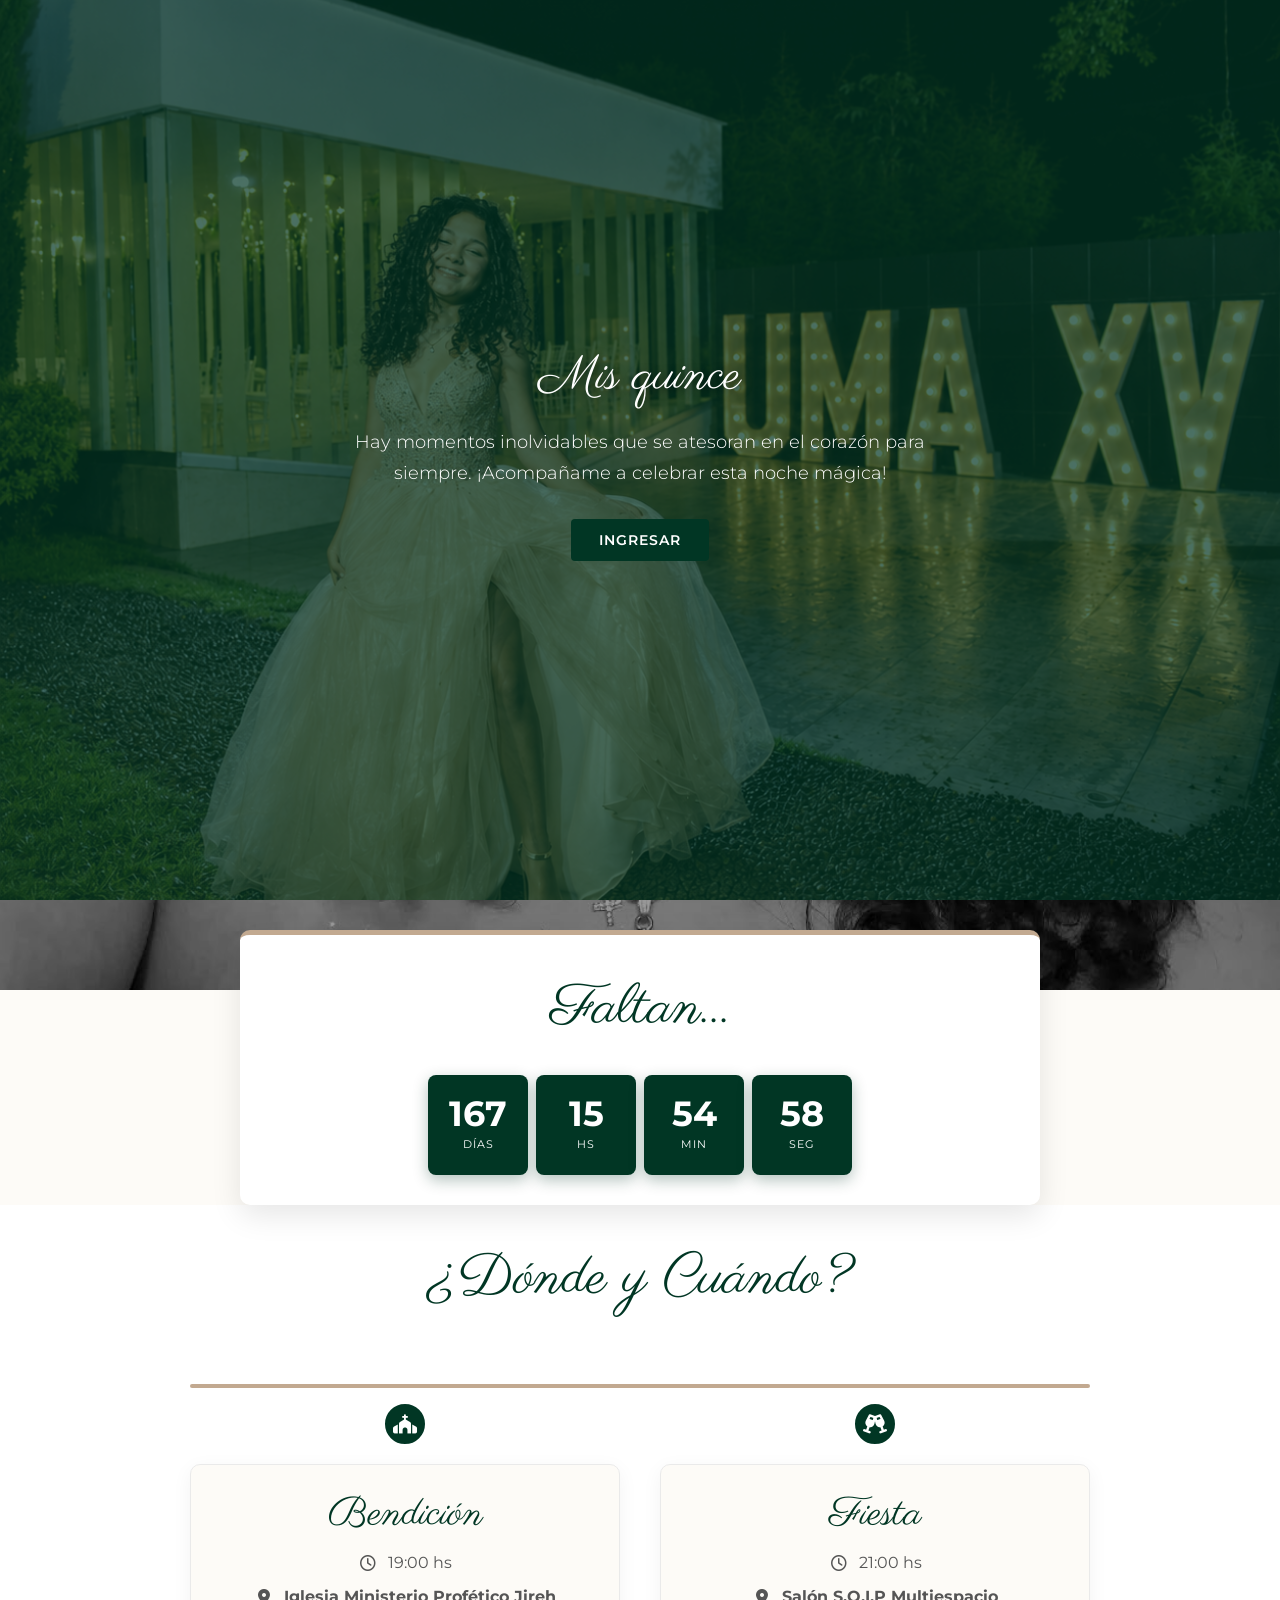
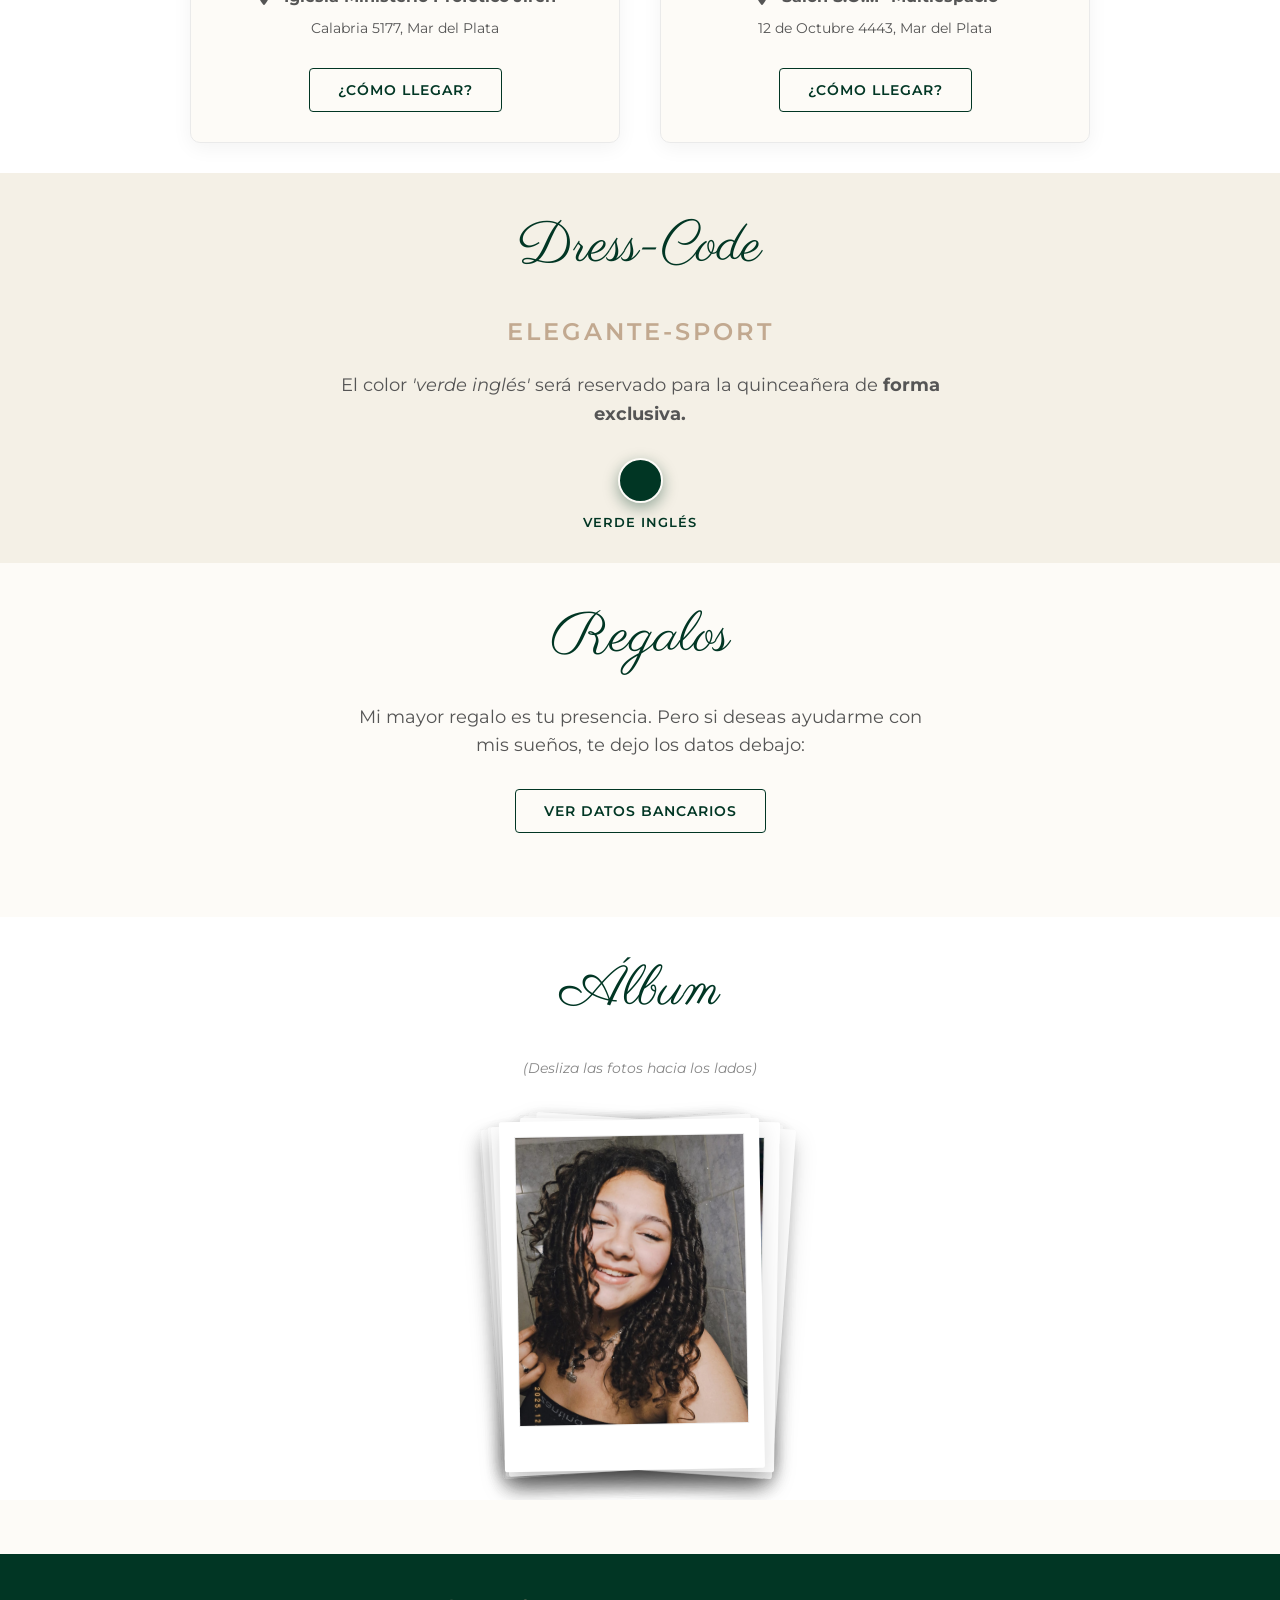
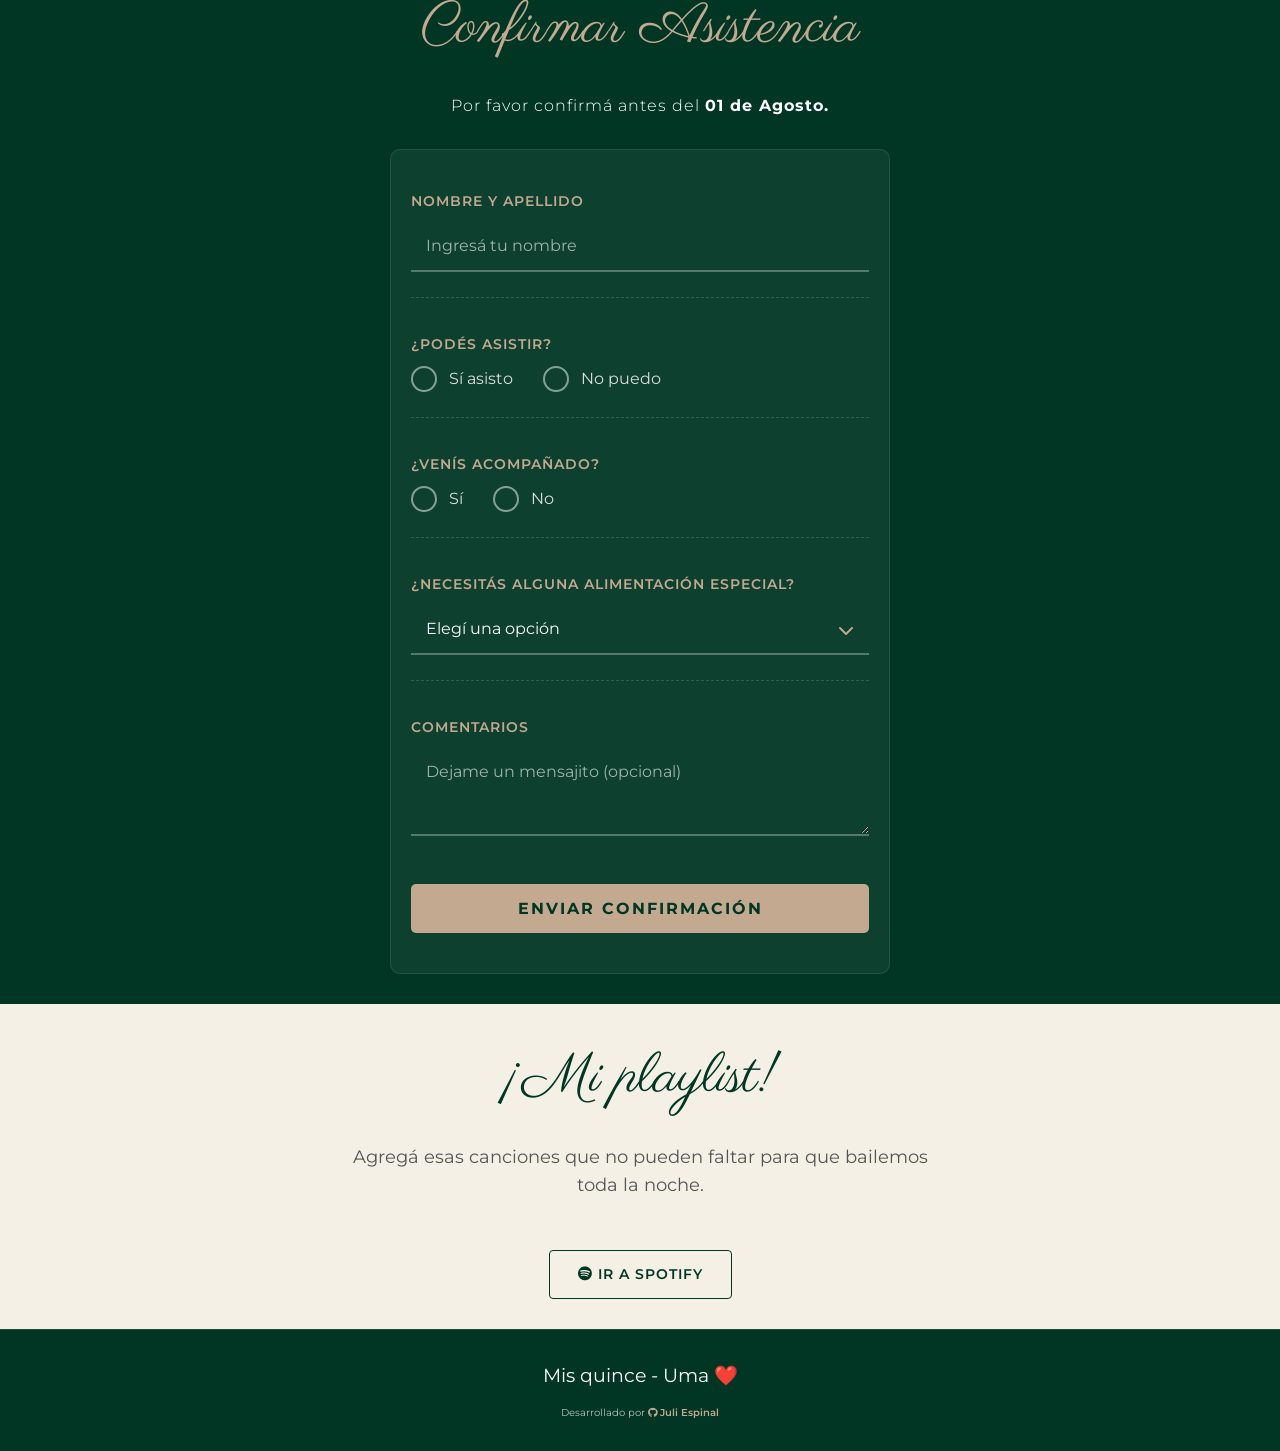
==== invitaciones/Uma/index.html @ 0f10ebb6 "correcciones css" ====
<!DOCTYPE html>
<html lang="es">

<head>
    <meta charset="UTF-8">
    <meta name="viewport" content="width=device-width, initial-scale=1.0">
    <title>Mis 15 | Uma Ponce</title>

    <link rel="preconnect" href="https://fonts.googleapis.com">
    <link rel="preconnect" href="https://fonts.gstatic.com" crossorigin>
    <link href="https://fonts.googleapis.com/css2?family=Montserrat:wght@300;400;600;700&family=Parisienne&display=swap"
        rel="stylesheet">

    <link rel="stylesheet" href="https://cdnjs.cloudflare.com/ajax/libs/font-awesome/6.4.0/css/all.min.css">
    <link href="https://unpkg.com/aos@2.3.1/dist/aos.css" rel="stylesheet">
    <script src="https://cdn.lordicon.com/lordicon.js"></script>
    <link rel="stylesheet" href="css/styles.css">
</head>

<body>

    <div id="welcome-screen" class="welcome">
        <div class="welcome__overlay"></div>
        <div class="welcome__content">
            <h1 class="welcome__title">Mis quince</h1>
            <p class="welcome__text">Hay momentos inolvidables que se atesoran en el corazón para siempre. ¡Acompañame a
                celebrar esta noche mágica!</p>
            <button id="enter-button" class="btn btn--primary">INGRESAR</button>
        </div>
    </div>

    <header class="hero">
        <div class="hero__overlay"></div>
        <div class="hero__content" data-aos="zoom-in" data-aos-duration="1000">
            <h2 class="hero__pretitle">Mis 15</h2>
            <h1 class="hero__title">Uma Ponce</h1>
            <p class="hero__subtitle">Si te llegó esto es porque sos importante ❤</p>
        </div>
    </header>

    <section class="countdown-section">
        <div class="countdown-container" data-aos="fade-up">
            <h3 class="section-title text-center">Faltan...</h3>
            <div class="countdown" id="countdown">
                <div class="countdown__box"><span id="cd-days">00</span>
                    <p>DÍAS</p>
                </div>
                <div class="countdown__box"><span id="cd-hours">00</span>
                    <p>HS</p>
                </div>
                <div class="countdown__box"><span id="cd-minutes">00</span>
                    <p>MIN</p>
                </div>
                <div class="countdown__box"><span id="cd-seconds">00</span>
                    <p>SEG</p>
                </div>
            </div>
        </div>
    </section>

    <section class="timeline-section py-section">
        <div class="container text-center">
            <h3 class="section-title" data-aos="fade-up">¿Dónde y Cuándo?</h3>

            <div class="timeline">
                <div class="timeline__item" data-aos="fade-up" data-aos-delay="100">
                    <div class="timeline__marker"><i class="fas fa-church"></i></div>
                    <div class="timeline__content">
                        <h4 class="timeline__title">Bendición</h4>
                        <p class="timeline__detail"><i class="far fa-clock icon-secondary"></i> 19:00 hs</p>
                        <p class="timeline__detail"><i class="fas fa-map-marker-alt icon-secondary"></i><b>Iglesia
                            Ministerio Profético Jireh</b></p>
                        <p class="timeline__detail" style="font-size: 0.9rem;">Calabria 5177, Mar del Plata</p>
                        <button class="btn btn--outline mt-3 open-modal" data-modal="modal-bendicion">¿CÓMO
                            LLEGAR?</button>
                    </div>
                </div>

                <div class="timeline__item" data-aos="fade-up" data-aos-delay="300">
                    <div class="timeline__marker"><i class="fas fa-glass-cheers"></i></div>
                    <div class="timeline__content">
                        <h4 class="timeline__title">Fiesta</h4>
                        <p class="timeline__detail"><i class="far fa-clock icon-secondary"></i> 21:00 hs</p>
                        <p class="timeline__detail"><i class="fas fa-map-marker-alt icon-secondary"></i> <b>Salón
                            S.O.I.P Multiespacio</b></p>
                        <p class="timeline__detail" style="font-size: 0.9rem;">12 de Octubre 4443, Mar del Plata</p>
                        <button class="btn btn--outline mt-3 open-modal" data-modal="modal-fiesta">¿CÓMO
                            LLEGAR?</button>
                    </div>
                </div>
            </div>
        </div>
    </section>

    <section class="dresscode-section py-section" data-aos="fade-up">
        <div class="container text-center">
            <lord-icon src="https://cdn.lordicon.com/wcjauznf.json" trigger="loop" delay="2000"
                colors="primary:#013624,secondary:#c2a990" style="width:80px;height:80px"></lord-icon>

            <h3 class="section-title">Dress-Code</h3>
            <h4 class="dresscode-style">Elegante-Sport</h4>

            <p class="dresscode-desc">El color <i>'verde inglés'</i> será reservado para la quinceañera de
                <b>forma exclusiva.</b>
            </p>

            <div class="color-circle-wrapper">
                <div class="color-circle"></div>
                <span>Verde inglés</span>
            </div>
        </div>
    </section>

    <section class="gifts-section py-section">
        <div class="container text-center" data-aos="fade-up">
            <lord-icon src="https://cdn.lordicon.com/redeqcys.json" trigger="loop" state="hover-gift" delay="500"
                colors="primary:#013624,secondary:#c2a990" style="width:80px;height:80px"></lord-icon>

            <h3 class="section-title gift">Regalos</h3>
            <p class="dresscode-desc mx-auto">Mi mayor regalo es tu presencia. Pero si deseas ayudarme con mis sueños,
                te dejo los datos debajo:</p>
            <button class="btn btn--outline open-modal" data-modal="modal-regalos">VER DATOS BANCARIOS</button>
        </div>
    </section>

    <section class="gallery-section py-section">
        <div class="container text-center">
            <h3 class="section-title" data-aos="fade-down">Álbum</h3>
            <p class="gallery-instructions" data-aos="fade-down"><em>(Desliza las fotos hacia los lados)</em></p>

            <div class="polaroid-container" id="polaroid-stack" data-aos="zoom-in">
                <div class="polaroid">
                    <img src="./assets/img/umi_1.jpg" alt="Umita 6">
                </div>
                <div class="polaroid">
                    <img src="./assets/img/umi_2.jpg" alt="Umita 5">
                </div>
                <div class="polaroid">
                    <img src="./assets/img/umi_3.jpg" alt="Umita 4">
                </div>
                <div class="polaroid">
                    <img src="./assets/img/umi_4.jpg" alt="Umita 3">
                </div>
                <div class="polaroid">
                    <img src="./assets/img/umi_5.jpg" alt="Umita 2">
                </div>
                <div class="polaroid">
                    <img src="./assets/img/umi_6.jpg" alt="Umita 1">
                </div>
                <div class="polaroid">
                    <img src="./assets/img/umi_7.jpg" alt="Umita 1">
                </div>
                <div class="polaroid">
                    <img src="./assets/img/umi_8.jpg" alt="Umita 1">
                </div>
                <div class="polaroid">
                    <img src="./assets/img/umi_9.jpg" alt="Umita 1">
                </div>
                <div class="polaroid">
                    <img src="./assets/img/umi_10.jpg" alt="Umita 1">
                </div>                                                                
            </div>
        </div>
    </section>

    <section class="rsvp-section py-section">
        <div class="container text-center" data-aos="fade-up">
            <lord-icon src="https://cdn.lordicon.com/tkgyceqk.json" trigger="loop" delay="1500"
                colors="primary:#c2a990,secondary:#ffffff" style="width:80px;height:80px"></lord-icon>

            <h3 class="section-title title-light">Confirmar Asistencia</h3>
            <p class="subtitle-light">Por favor confirmá antes del <b>01 de Agosto.</b></p>

            <form id="rsvp-form" class="rsvp-form" action="#" method="POST">

                <div class="form-group">
                    <label for="nombre" class="form-label">Nombre y apellido</label>
                    <input type="text" id="nombre" name="nombre" placeholder="Ingresá tu nombre" required>
                </div>

                <div class="form-group">
                    <label class="form-label">¿Podés asistir?</label>
                    <div class="radio-group radio-group--row">
                        <label class="radio-label">
                            <input type="radio" id="asiste-si" name="asistencia" value="Si asisto" required>
                            <span class="custom-radio"></span> Sí asisto
                        </label>
                        <label class="radio-label">
                            <input type="radio" id="asiste-no" name="asistencia" value="No asisto">
                            <span class="custom-radio"></span> No puedo
                        </label>
                    </div>
                </div>

                <div class="form-group" id="grupo-acompanado">
                    <label class="form-label">¿Venís acompañado?</label>
                    <div class="radio-group radio-group--row">
                        <label class="radio-label">
                            <input type="radio" id="acompanado-si" name="acompanado" value="Si" required>
                            <span class="custom-radio"></span> Sí
                        </label>
                        <label class="radio-label">
                            <input type="radio" id="acompanado-no" name="acompanado" value="No">
                            <span class="custom-radio"></span> No
                        </label>
                    </div>
                </div>

                <div class="form-group hidden" id="grupo-acompanantes">
                    <label for="acompanante" class="form-label">Nombre de acompañantes</label>
                    <input type="text" id="acompanante" name="acompanante" placeholder="Ej: Juan Pérez, María Gómez">
                </div>

                <div class="form-group" id="grupo-alimentacion">
                    <label for="alimento" class="form-label">¿Necesitás alguna alimentación especial?</label>
                    <div class="select-wrapper">
                        <select id="alimento" name="alimento" class="custom-select" required>
                            <option value="" disabled selected>Elegí una opción</option>
                            <option value="Ninguna">Ninguna</option>
                            <option value="Celíaco">Celíaco</option>
                            <option value="Diabético">Diabético</option>
                            <option value="Vegetariano">Vegetariano</option>
                            <option value="Vegano">Vegano</option>
                        </select>
                        <i class="fas fa-chevron-down select-icon"></i>
                    </div>
                </div>

                <div class="form-group">
                    <label for="comentarios" class="form-label">Comentarios</label>
                    <textarea id="comentarios" name="comentarios" rows="3"
                        placeholder="Dejame un mensajito (opcional)"></textarea>
                </div>

                <button type="submit" class="btn-submit">ENVIAR CONFIRMACIÓN</button>
            </form>
        </div>
    </section>

    <section class="spotify-section py-section">
        <div class="container text-center" data-aos="fade-up">
            <lord-icon src="https://cdn.lordicon.com/xhebrhsj.json" trigger="loop" state="hover-jump" delay="500"
                colors="primary:#013624,secondary:#c2a990" style="width:80px;height:80px"></lord-icon>

            <h3 class="section-title">¡Mi playlist!</h3>
            <p class="dresscode-desc mx-auto">Agregá esas canciones que no pueden faltar para que bailemos toda la
                noche.</p>

            <a href="TU_ENLACE_A_SPOTIFY" target="_blank" class="btn btn--outline mt-3"><i class="fab fa-spotify"></i>
                IR A SPOTIFY</a>
        </div>
    </section>

    <footer class="main-footer py-section">
        <div class="container text-center">
            <h3 class="footer-title">Mis quince - Uma ❤️</h3>
            <p class="footer-credits">
                Desarrollado por <a href="https://github.com/juliespinal" target="_blank"><i class="fab fa-github"></i>
                    Juli Espinal</a>
            </p>
        </div>
    </footer>

    <div id="modal-bendicion" class="modal">
        <div class="modal__content">
            <button class="modal__close">&times;</button>
            <h3 style="margin-bottom: 15px; color: var(--color-primary); font-family: var(--font-body);">Bendición</h3>
            <iframe
                src="https://www.google.com/maps/embed?pb=!1m18!1m12!1m3!1d3142.059104277773!2d-57.583024424934706!3d-38.04570914732829!2m3!1f0!2f0!3f0!3m2!1i1024!2i768!4f13.1!3m3!1m2!1s0x9584df1dc8fe3f71%3A0x72cd6a05f1eb7c25!2sIglesia%20Ministerio%20Prof%C3%A9tico%20Jireh!5e0!3m2!1ses!2sar!4v1778439597651!5m2!1ses!2sar"
                width="100%" height="300" style="border:0; border-radius: 8px;" allowfullscreen=""
                loading="lazy"></iframe>
            <a href="https://maps.app.goo.gl/paaqrUqasuaT82i78" target="_blank" class="btn btn--primary mt-3"><i
                    class="fas fa-external-link-alt"></i> VER EN Google Maps</a>
        </div>
    </div>

    <div id="modal-fiesta" class="modal">
        <div class="modal__content">
            <button class="modal__close">&times;</button>
            <h3 style="margin-bottom: 15px; color: var(--color-primary); font-family: var(--font-body);">La Fiesta</h3>
            <iframe
                src="https://www.google.com/maps/embed?pb=!1m18!1m12!1m3!1d3142.50853939106!2d-57.55884132493541!3d-38.035233246726456!2m3!1f0!2f0!3f0!3m2!1i1024!2i768!4f13.1!3m3!1m2!1s0x9584df00657d984b%3A0x8dae7bef1a8675a1!2sMultiespacio%20SOIP!5e0!3m2!1ses!2sar!4v1778439766804!5m2!1ses!2sar"
                width="100%" height="300" style="border:0; border-radius: 8px;" allowfullscreen=""
                loading="lazy"></iframe>
            <a href="https://maps.app.goo.gl/N1GGjKpEKvw7TFYG6" target="_blank" class="btn btn--primary mt-3"><i
                    class="fas fa-external-link-alt"></i> VER EN Google Maps</a>
        </div>
    </div>

    <div id="modal-regalos" class="modal">
        <div class="modal__content modal__content--dark">
            <button class="modal__close">&times;</button>
            <h3 style="margin-bottom: 15px;">Datos Bancarios</h3>
            <p><strong>Alias:</strong> ALIAS.DE.MERY</p>
            <p><strong>CBU:</strong> 0123456789012930</p>
            <p><strong>Titular:</strong> Merary Justina Carminucci</p>
        </div>
    </div>

    <script src="https://cdnjs.cloudflare.com/ajax/libs/jquery/3.6.0/jquery.min.js"></script>
    <script src="https://unpkg.com/aos@2.3.1/dist/aos.js"></script>
    <script src="js/main.js"></script>
</body>

</html>

<!---->
---- invitaciones/Uma/css/styles.css ----
/* =========================================
   VARIABLES GLOBALES
   ========================================= */
:root {
    --color-primary: #013624;
    /* Verde Inglés */
    --color-primary-light: #035238;
    --color-accent: #c2a990;
    /* Dorado/Beige suave */
    --color-bg-light: #fdfbf7;
    /* Crema/Off-white */
    --color-text-dark: #222222;
    --color-text-light: #ffffff;

    --font-heading: 'Parisienne', cursive;
    --font-body: 'Montserrat', sans-serif;
}

* {
    box-sizing: border-box;
    margin: 0;
    padding: 0;
}

body {
    font-family: var(--font-body);
    background-color: var(--color-bg-light);
    color: var(--color-text-dark);
    line-height: 1.6;
    overflow-x: hidden;
}

img {
    max-width: 100%;
    height: auto;
    display: block;
}

.text-center {
    text-align: center;
}

.py-section {
    padding: 30px 20px;
}

.mt-3 {
    margin-top: 20px;
}

.mx-auto {
    margin-left: auto;
    margin-right: auto;
}

.container {
    max-width: 1000px;
    margin: 0 auto;
}

.section-title {
    font-family: var(--font-heading);
    font-size: 3.5rem;
    color: var(--color-primary);
    margin-bottom: 20px;
    font-weight: normal;
}

.title-light {
    color: var(--color-accent);
}

.subtitle-light {
    color: var(--color-text-light);
    margin-bottom: 30px;
    font-weight: 300;
    letter-spacing: 1px;
}

/* =========================================
   BOTONES
   ========================================= */
.btn {
    display: inline-block;
    padding: 12px 28px;
    font-family: var(--font-body);
    font-weight: 600;
    font-size: 0.9rem;
    text-transform: uppercase;
    text-decoration: none;
    border: none;
    border-radius: 4px;
    cursor: pointer;
    transition: all 0.3s ease;
    letter-spacing: 1px;
}

.btn--primary {
    background-color: var(--color-primary);
    color: var(--color-text-light);
}

.btn--primary:hover {
    background-color: var(--color-primary-light);
}

.btn--outline {
    background-color: transparent;
    border: 1px solid var(--color-primary);
    color: var(--color-primary);
}

.btn--outline:hover {
    background-color: var(--color-primary);
    color: var(--color-text-light);
}

/* =========================================
   PANTALLA DE PRE-CARGA (WELCOME)
   ========================================= */
.welcome {
    position: fixed;
    inset: 0;
    z-index: 9999;
    background: url('../assets/img/uma_background_home.png') center/cover no-repeat;
    display: flex;
    align-items: center;
    justify-content: center;
    transition: transform 0.8s cubic-bezier(0.77, 0, 0.175, 1), opacity 0.8s ease;
}

.welcome.slide-out {
    transform: translateY(-100%);
    opacity: 0;
    pointer-events: none;
}

.welcome__overlay {
    position: absolute;
    inset: 0;
    background: rgba(1, 54, 36, 0.7);
}

/* Capa para legibilidad */
.welcome__content {
    position: relative;
    z-index: 1;
    text-align: center;
    color: var(--color-text-light);
    padding: 0 10px;
    max-width: 600px;
}

.welcome__title {
    font-family: var(--font-heading);
    font-size: 3rem;
    margin-bottom: 10px;
    font-weight: normal;
    text-shadow: 2px 2px 10px rgba(0, 0, 0, 0.5);
}

.welcome__text {
    font-size: 1.1rem;
    margin-bottom: 30px;
    font-weight: 300;
    line-height: 1.8;
}

/* =========================================
   HERO
   ========================================= */
.hero {
    position: relative;
    height: 110vh;
    background: url('../assets/img/umi_2.jpg') center/cover no-repeat;
    display: flex;
    align-items: center;
    justify-content: center;
    text-align: center;
}

.hero__overlay {
    position: absolute;
    inset: 0;
    background: rgba(0, 0, 0, 0.4);
}

/* Capa oscura más neutral para diferenciar del preloader */
.hero__content {
    position: relative;
    z-index: 1;
    color: var(--color-text-light);
}

.hero__pretitle {
    font-size: 1.2rem;
    letter-spacing: 5px;
    text-transform: uppercase;
    margin-bottom: 10px;
    font-weight: 300;
}

.hero__title {
    font-family: var(--font-heading);
    font-size: 3rem;
    text-shadow: 2px 2px 10px rgba(0, 0, 0, 0.4);
    margin-bottom: 10px;
    font-weight: normal;
}

.hero__subtitle {
    font-size: 1rem;
    letter-spacing: 2px;
    font-weight: 300;
}

/* =========================================
   CUENTA REGRESIVA
   ========================================= */
.countdown-section {
    background-color: transparent;
    padding: 0 15px;
    position: relative;
    z-index: 2;
    margin-top: -60px;
}

.countdown-container {
    background: var(--color-text-light);
    max-width: 800px;
    margin: 0 auto;
    padding: 30px 15px;
    border-radius: 10px;
    box-shadow: 0 10px 30px rgba(0, 0, 0, 0.1);
    border-top: 5px solid var(--color-accent);
}

.countdown {
    display: flex;
    justify-content: center;
    gap: 8px;
    flex-wrap: nowrap;
    width: 100%;
}

.countdown__box {
    background-color: var(--color-primary);
    color: var(--color-text-light);
    flex: 1;
    min-width: 0;
    max-width: 100px;
    aspect-ratio: 1/1;
    display: flex;
    flex-direction: column;
    justify-content: center;
    align-items: center;
    border-radius: 8px;
    box-shadow: 0 5px 15px rgba(1, 54, 36, 0.3);
}

.countdown__box span {
    font-size: clamp(1.2rem, 5vw, 2.2rem);
    font-weight: 700;
    line-height: 1;
}

.countdown__box p {
    font-size: clamp(0.55rem, 2vw, 0.7rem);
    margin-top: 5px;
    letter-spacing: 1px;
}

/* =========================================
   LOCACIÓN, DRESSCODE Y SPOTIFY
   ========================================= */
/* =========================================
   LÍNEA DE TIEMPO (DÓNDE Y CUÁNDO)
   ========================================= */
.timeline-section {
    background-color: var(--color-text-light);
}

.timeline {
    position: relative;
    max-width: 900px;
    margin: 40px auto 0;
    padding: 20px 0;
}

/* MOBILE: Línea vertical a la izquierda */
.timeline::before {
    content: '';
    position: absolute;
    left: 20px;
    top: 0;
    bottom: 0;
    width: 4px;
    background: var(--color-accent);
    border-radius: 2px;
}

.timeline__item {
    position: relative;
    padding-left: 50px;
    margin-bottom: 50px;
    text-align: left;
}

.timeline__item:last-child {
    margin-bottom: 0;
}

.timeline__marker {
    position: absolute;
    left: -2px;
    top: 0;
    width: 48px;
    height: 48px;
    border-radius: 50%;
    background: var(--color-primary);
    color: var(--color-text-light);
    display: flex;
    justify-content: center;
    align-items: center;
    border: 4px solid var(--color-text-light);
    z-index: 2;
    font-size: 1.2rem;
}

.timeline__content {
    background: var(--color-bg-light);
    padding: 30px 20px;
    border-radius: 10px;
    box-shadow: 0 5px 20px rgba(0, 0, 0, 0.05);
    border: 1px solid #eaeaea;
    transition: transform 0.3s ease;
}

.timeline__content:hover {
    transform: translateY(-5px);
    box-shadow: 0 10px 25px rgba(0, 0, 0, 0.1);
}

.timeline__title {
    font-family: var(--font-heading);
    font-size: 2.5rem;
    color: var(--color-primary);
    margin-bottom: 15px;
    font-weight: normal;
    line-height: 1;
}

.timeline__detail {
    font-size: 1rem;
    color: #555;
    margin-bottom: 8px;
    display: flex;
    align-items: center;
    gap: 10px;
}

.timeline__detail i {
    width: 20px;
    text-align: center;
}

/* DESKTOP: Línea horizontal */
@media (min-width: 768px) {
    .timeline {
        display: flex;
        justify-content: center;
        gap: 40px;
        padding: 40px 0 0 0;
    }

    .timeline::before {
        left: 0;
        top: 20px;
        bottom: auto;
        height: 4px;
        width: 100%;
    }

    .timeline__item {
        flex: 1;
        padding-left: 0;
        padding-top: 60px;
        margin-bottom: 0;
        text-align: center;
    }

    .timeline__marker {
        left: 50%;
        transform: translateX(-50%);
        top: -4px;
    }

    .timeline__detail {
        justify-content: center;
    }
}

.dresscode-section,
.spotify-section {
    background-color: #f4f0e6;
}

.dresscode-style {
    font-size: 1.5rem;
    text-transform: uppercase;
    letter-spacing: 3px;
    color: var(--color-accent);
    margin-bottom: 20px;
    font-weight: 600;
}

.dresscode-desc {
    max-width: 600px;
    margin: 0 auto 30px;
    font-size: 1.1rem;
    color: #555;
}

/* Círculo más chico */
.color-circle-wrapper {
    display: flex;
    flex-direction: column;
    align-items: center;
    gap: 10px;
}

.color-circle {
    width: 45px;
    height: 45px;
    border-radius: 50%;
    background-color: var(--color-primary);
    box-shadow: 0 5px 15px rgba(1, 54, 36, 0.4);
    border: 2px solid var(--color-bg-light);
}

.color-circle-wrapper span {
    font-size: 0.8rem;
    font-weight: 600;
    text-transform: uppercase;
    letter-spacing: 1px;
    color: var(--color-primary);
}

/* =========================================
   ZONA REGALOS
   ========================================= */
.gifts-section {
    margin-bottom: 6vh;
}

/* =========================================
   GALERÍA POLAROID (SWIPE)
   ========================================= */
.gallery-section {
    overflow: hidden;
    background-color: var(--color-text-light);
    margin-bottom: 6vh;
}

.gallery-instructions {
    color: #888;
    margin-bottom: 40px;
    font-size: 0.9rem;
}

.polaroid-container {
    position: relative;
    width: 260px;
    height: 350px;
    margin: 0 auto;
    perspective: 1000px;
}

.polaroid {
    position: absolute;
    top: 0;
    left: 0;
    width: 100%;
    height: 100%;
    background: #fff;
    padding: 15px 15px 45px 15px;
    box-shadow: 0 10px 25px rgba(0, 0, 0, 0.15);
    border-radius: 2px;
    cursor: grab;
    user-select: none;
    touch-action: none;
    transition: transform 0.4s ease, opacity 0.4s ease;
    transform-origin: 50% 100%;
}

.polaroid:active {
    cursor: grabbing;
}

.polaroid img {
    width: 100%;
    height: 100%;
    object-fit: cover;
    border: 1px solid #eee;
    pointer-events: none;
}

.polaroid.dragging {
    transition: none;
    z-index: 10 !important;
}

.polaroid.fly-out-right {
    transform: translateX(150%) rotate(30deg) !important;
    opacity: 0;
}

.polaroid.fly-out-left {
    transform: translateX(-150%) rotate(-30deg) !important;
    opacity: 0;
}

.hide-polaroid {
    opacity: 0 !important;
    pointer-events: none !important;
    transition: none !important;
    /* Desactivamos transición para que vuelva al centro invisible */
    transform: scale(0.5) !important;
}

/* =========================================
   RSVP (FORMULARIO)
   ========================================= */
.rsvp-section {
    background-color: var(--color-primary);
    color: var(--color-text-light);
}

.rsvp-form {
    max-width: 500px;
    margin: 0 auto;
    background: rgba(255, 255, 255, 0.05);
    padding: 40px 20px;
    border-radius: 10px;
    border: 1px solid rgba(255, 255, 255, 0.1);
}

.form-group {
    margin-bottom: 35px;
    /* Le damos mucho más respiro abajo */
    padding-bottom: 25px;
    /* Espacio interno antes de la línea */
    border-bottom: 1px dashed rgba(255, 255, 255, 0.15);
    /* Separador visual sutil */
    text-align: left;
}

/* El último elemento no necesita la línea separadora */
.form-group:last-of-type {
    border-bottom: none;
    margin-bottom: 20px;
    padding-bottom: 0;
}

.form-label {
    display: block;
    font-size: 0.95rem;
    /* Mejor lectura */
    font-weight: 600;
    color: var(--color-accent);
    margin-bottom: 15px;
    /* Más despegado del input/radio */
    letter-spacing: 1px;
    text-transform: uppercase;
}



.form-group input[type="text"],
.form-group textarea {
    width: 100%;
    padding: 15px;
    border: none;
    border-bottom: 2px solid rgba(255, 255, 255, 0.3);
    background: transparent;
    color: var(--color-text-light);
    font-family: var(--font-body);
    font-size: 1rem;
    transition: all 0.3s;
}

.form-group input::placeholder,
.form-group textarea::placeholder {
    color: rgba(255, 255, 255, 0.6);
}

.form-group input:focus,
.form-group textarea:focus {
    outline: none;
    border-bottom-color: var(--color-accent);
}

/* Custom Radios */
.radio-group {
    display: flex;
    flex-direction: column;
    gap: 15px;
    margin-top: 30px;
}

.radio-label {
    display: flex;
    align-items: center;
    cursor: pointer;
    font-size: 1rem;
    color: #ddd;
}

.radio-label input[type="radio"] {
    position: absolute;
    opacity: 0;
    width: 1px;
    height: 1px;
    margin: -1px;
    overflow: hidden;
    clip: rect(0, 0, 0, 0);
}

.custom-radio {
    width: 26px;
    /* Más grande para que sea fácil hacer tap */
    height: 26px;
    border: 2px solid rgba(255, 255, 255, 0.5);
    border-radius: 50%;
    margin-right: 12px;
    display: inline-block;
    position: relative;
    transition: all 0.3s;
}

.radio-label input[type="radio"]:checked+.custom-radio {
    border-color: var(--color-accent);
}

.radio-label input[type="radio"]:checked+.custom-radio::after {
    content: '';
    position: absolute;
    top: 50%;
    left: 50%;
    transform: translate(-50%, -50%);
    width: 12px;
    height: 12px;
    background: var(--color-accent);
    border-radius: 50%;
}

.btn-submit {
    width: 100%;
    background: var(--color-accent);
    color: var(--color-primary);
    border: none;
    padding: 15px;
    font-family: var(--font-body);
    font-weight: 700;
    font-size: 1rem;
    letter-spacing: 2px;
    text-transform: uppercase;
    border-radius: 5px;
    cursor: pointer;
    transition: all 0.3s;
    margin-top: 20px;
}

.btn-submit:hover {
    background: #fff;
    box-shadow: 0 10px 20px rgba(0, 0, 0, 0.2);
}

/* =========================================
   MODALES
   ========================================= */
.modal {
    display: none;
    position: fixed;
    inset: 0;
    background: rgba(0, 0, 0, 0.8);
    z-index: 10000;
    align-items: center;
    justify-content: center;
    padding: 20px;
}

.modal.active {
    display: flex;
}

.modal__content {
    background: var(--color-text-light);
    padding: 30px;
    width: 100%;
    max-width: 600px;
    border-radius: 8px;
    position: relative;
    text-align: center;
}

.modal__content--dark {
    background-color: var(--color-primary);
    color: var(--color-text-light);
}

.modal__close {
    position: absolute;
    top: 5px;
    right: 15px;
    font-size: 2rem;
    background: none;
    border: none;
    color: inherit;
    cursor: pointer;
}

#modal-regalos .modal__content {
    height: 70vh;
    display: flex;
    flex-direction: column;
    justify-content: center;
    align-items: center;
    padding: 40px 20px;
}

#modal-regalos h3 {
    font-family: var(--font-heading);
    font-size: 3.5rem;
    color: var(--color-accent);
    margin-bottom: 30px;
    font-weight: normal;
}

#modal-regalos p {
    font-size: 1.2rem;
    margin-bottom: 25px;
    letter-spacing: 1px;
}

#modal-regalos strong {
    display: block;
    color: rgba(255, 255, 255, 0.6);
    font-size: 0.8rem;
    text-transform: uppercase;
    margin-bottom: 5px;
}

/* =========================================
   FORMULARIO (NUEVOS CAMPOS)
   ========================================= */
.form-label {
    display: block;
    font-size: 0.9rem;
    font-weight: 600;
    color: var(--color-accent);
    margin-bottom: 8px;
    letter-spacing: 1px;
    text-transform: uppercase;
}

/* Alinear Radios en fila */
.radio-group--row {
    flex-direction: row !important;
    gap: 30px !important;
    margin-top: 10px !important;
}

/* Custom Select */
.select-wrapper {
    position: relative;
}

.custom-select {
    width: 100%;
    padding: 15px;
    border: none;
    border-bottom: 2px solid rgba(255, 255, 255, 0.3);
    background: transparent;
    color: var(--color-text-light);
    font-family: var(--font-body);
    font-size: 1rem;
    appearance: none;
    cursor: pointer;
    transition: all 0.3s;
}

.custom-select:focus {
    outline: none;
    border-bottom-color: var(--color-accent);
}

/* Para que las opciones del select se vean bien en sistemas operativos claros */
.custom-select option {
    background-color: var(--color-primary);
    color: #fff;
}

.select-icon {
    position: absolute;
    right: 15px;
    top: 50%;
    transform: translateY(-50%);
    color: var(--color-accent);
    pointer-events: none;
}

/* Clase auxiliar para ocultar suavemente */
.hidden {
    display: none !important;
}

/* =========================================
   FOOTER
   ========================================= */
.main-footer {
    background-color: var(--color-primary);
    color: var(--color-text-light);
    border-top: 1px solid rgba(255, 255, 255, 0.1);
    padding: 30px 20px;
}

.footer-title {
    font-family: var(--font-body);
    font-size: 1.2rem;
    margin-bottom: 15px;
    font-weight: normal;
}

.footer-credits {
    font-size: 0.6rem;
    color: rgba(255, 255, 255, 0.7);
}

.footer-credits a {
    color: var(--color-accent);
    text-decoration: none;
    font-weight: 600;
    transition: color 0.3s;
}

.footer-credits a:hover {
    color: #fff;
}
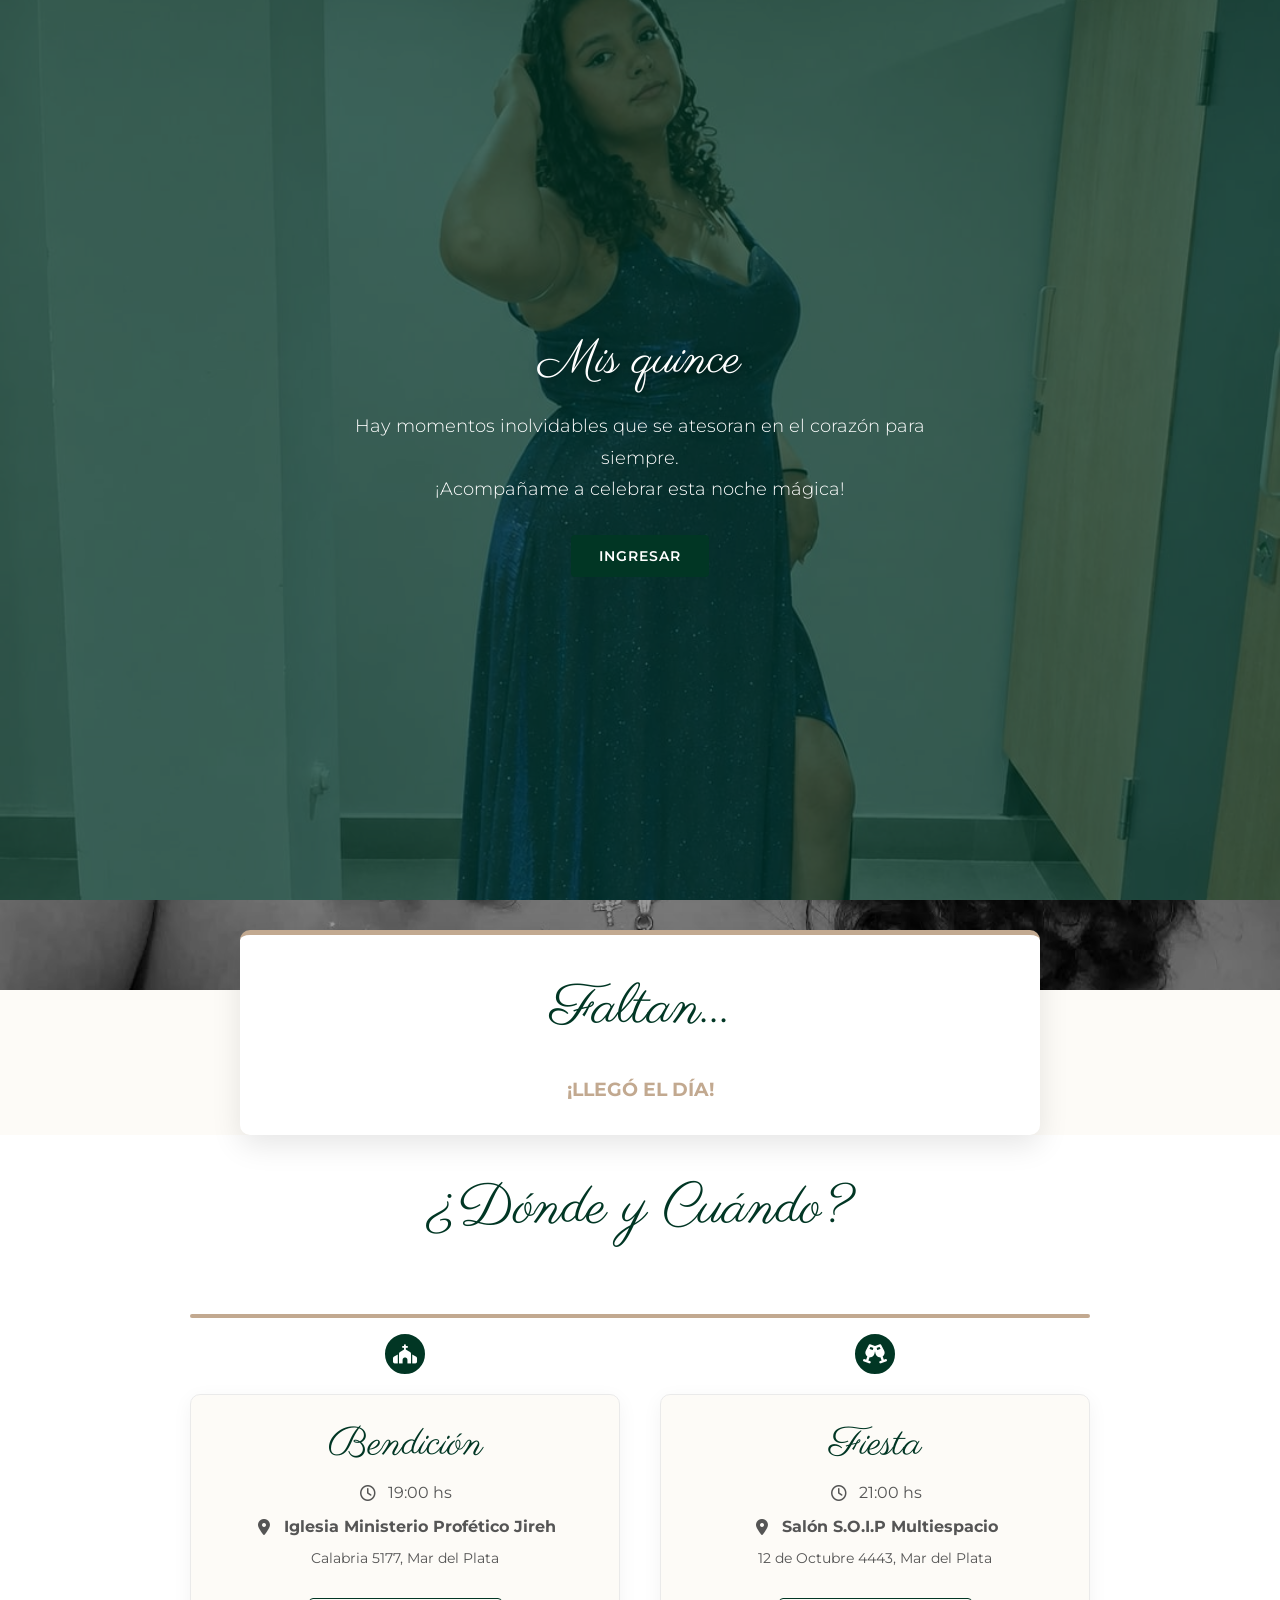
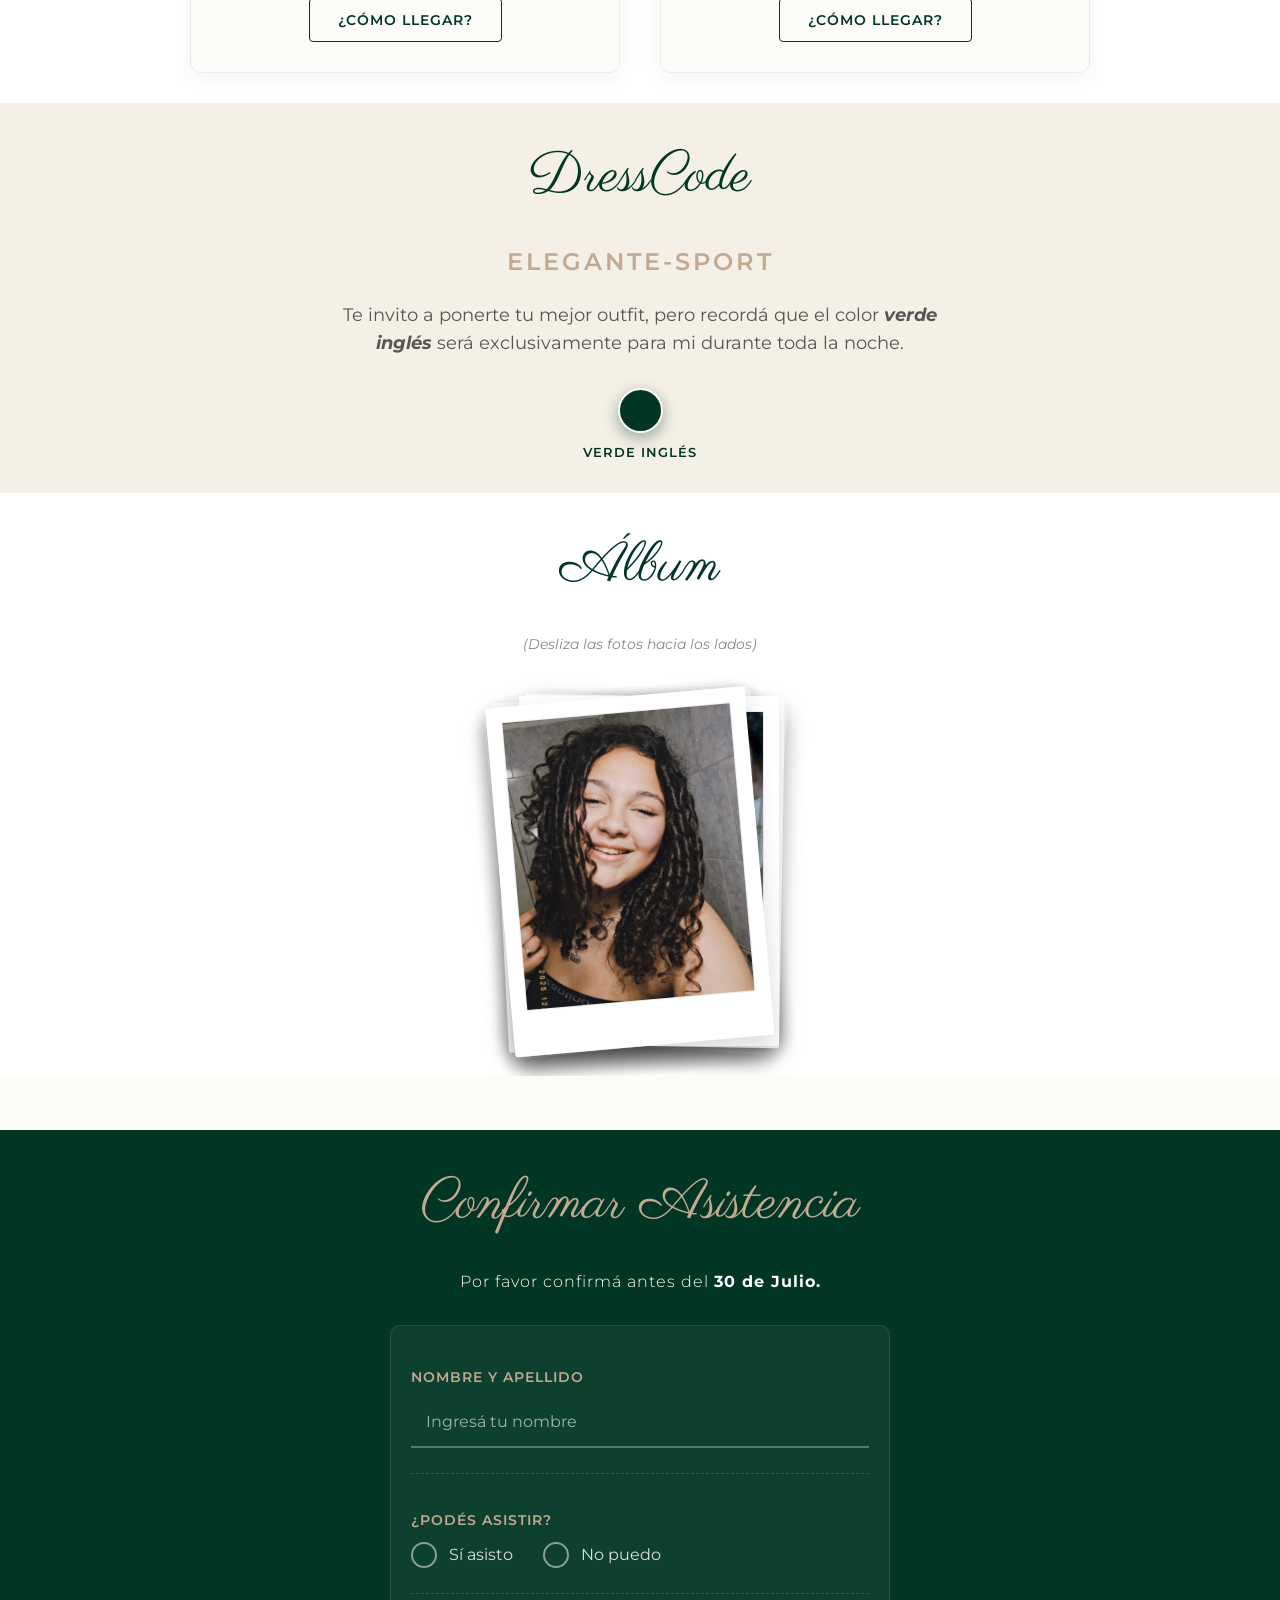
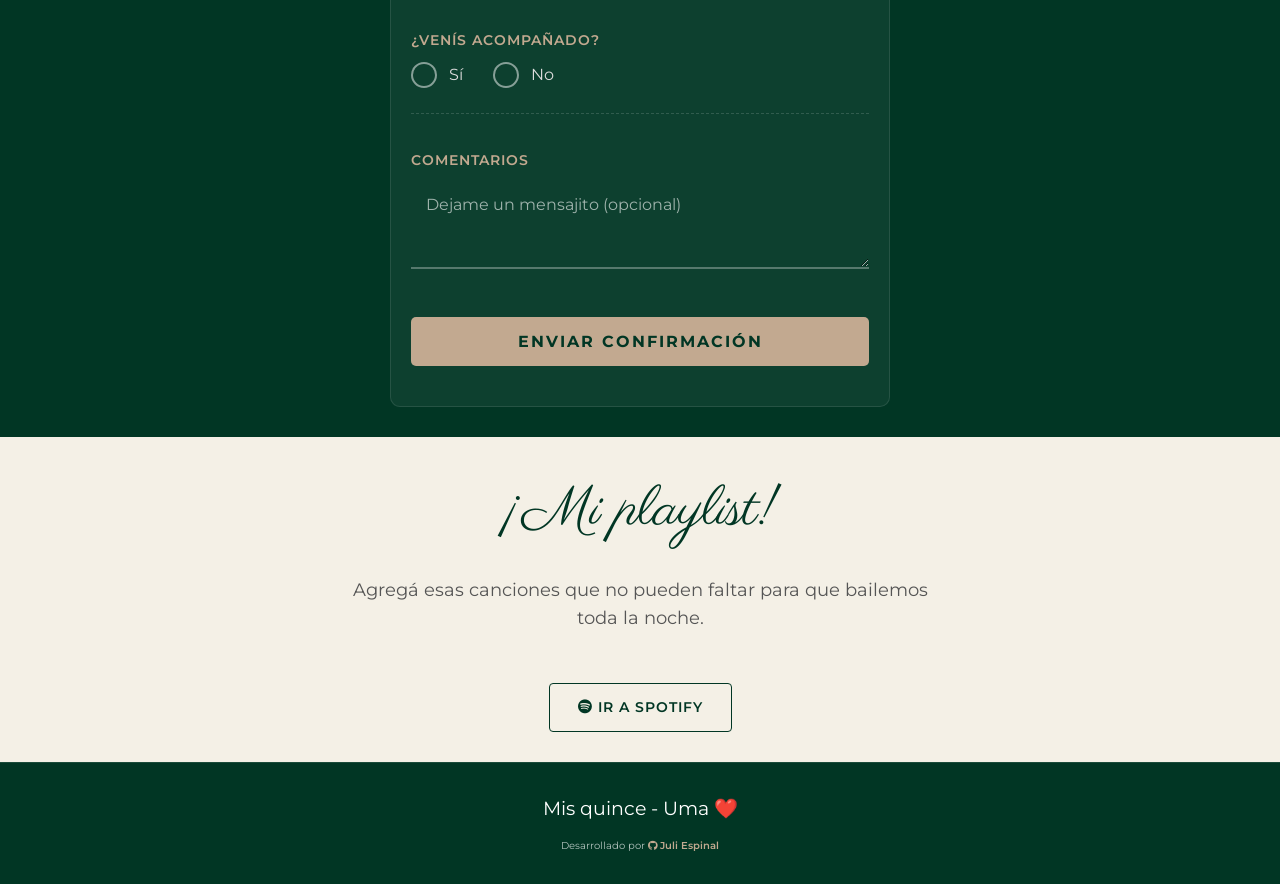
==== commit 6cc7e4e1: "lista a produ" ====
--- a/invitaciones/Uma/index.html
+++ b/invitaciones/Uma/index.html
@@ -1,307 +1,307 @@
-<!DOCTYPE html>
-<html lang="es">
-
-<head>
-    <meta charset="UTF-8">
-    <meta name="viewport" content="width=device-width, initial-scale=1.0">
-    <title>Mis 15 | Uma Ponce</title>
-
-    <link rel="preconnect" href="https://fonts.googleapis.com">
-    <link rel="preconnect" href="https://fonts.gstatic.com" crossorigin>
-    <link href="https://fonts.googleapis.com/css2?family=Montserrat:wght@300;400;600;700&family=Parisienne&display=swap"
-        rel="stylesheet">
-
-    <link rel="stylesheet" href="https://cdnjs.cloudflare.com/ajax/libs/font-awesome/6.4.0/css/all.min.css">
-    <link href="https://unpkg.com/aos@2.3.1/dist/aos.css" rel="stylesheet">
-    <script src="https://cdn.lordicon.com/lordicon.js"></script>
-    <link rel="stylesheet" href="css/styles.css">
-</head>
-
-<body>
-
-    <div id="welcome-screen" class="welcome">
-        <div class="welcome__overlay"></div>
-        <div class="welcome__content">
-            <h1 class="welcome__title">Mis quince</h1>
-            <p class="welcome__text">Hay momentos inolvidables que se atesoran en el corazón para siempre. ¡Acompañame a
-                celebrar esta noche mágica!</p>
-            <button id="enter-button" class="btn btn--primary">INGRESAR</button>
-        </div>
-    </div>
-
-    <header class="hero">
-        <div class="hero__overlay"></div>
-        <div class="hero__content" data-aos="zoom-in" data-aos-duration="1000">
-            <h2 class="hero__pretitle">Mis 15</h2>
-            <h1 class="hero__title">Uma Ponce</h1>
-            <p class="hero__subtitle">Si te llegó esto es porque sos importante ❤</p>
-        </div>
-    </header>
-
-    <section class="countdown-section">
-        <div class="countdown-container" data-aos="fade-up">
-            <h3 class="section-title text-center">Faltan...</h3>
-            <div class="countdown" id="countdown">
-                <div class="countdown__box"><span id="cd-days">00</span>
-                    <p>DÍAS</p>
-                </div>
-                <div class="countdown__box"><span id="cd-hours">00</span>
-                    <p>HS</p>
-                </div>
-                <div class="countdown__box"><span id="cd-minutes">00</span>
-                    <p>MIN</p>
-                </div>
-                <div class="countdown__box"><span id="cd-seconds">00</span>
-                    <p>SEG</p>
-                </div>
-            </div>
-        </div>
-    </section>
-
-    <section class="timeline-section py-section">
-        <div class="container text-center">
-            <h3 class="section-title" data-aos="fade-up">¿Dónde y Cuándo?</h3>
-
-            <div class="timeline">
-                <div class="timeline__item" data-aos="fade-up" data-aos-delay="100">
-                    <div class="timeline__marker"><i class="fas fa-church"></i></div>
-                    <div class="timeline__content">
-                        <h4 class="timeline__title">Bendición</h4>
-                        <p class="timeline__detail"><i class="far fa-clock icon-secondary"></i> 19:00 hs</p>
-                        <p class="timeline__detail"><i class="fas fa-map-marker-alt icon-secondary"></i><b>Iglesia
-                            Ministerio Profético Jireh</b></p>
-                        <p class="timeline__detail" style="font-size: 0.9rem;">Calabria 5177, Mar del Plata</p>
-                        <button class="btn btn--outline mt-3 open-modal" data-modal="modal-bendicion">¿CÓMO
-                            LLEGAR?</button>
-                    </div>
-                </div>
-
-                <div class="timeline__item" data-aos="fade-up" data-aos-delay="300">
-                    <div class="timeline__marker"><i class="fas fa-glass-cheers"></i></div>
-                    <div class="timeline__content">
-                        <h4 class="timeline__title">Fiesta</h4>
-                        <p class="timeline__detail"><i class="far fa-clock icon-secondary"></i> 21:00 hs</p>
-                        <p class="timeline__detail"><i class="fas fa-map-marker-alt icon-secondary"></i> <b>Salón
-                            S.O.I.P Multiespacio</b></p>
-                        <p class="timeline__detail" style="font-size: 0.9rem;">12 de Octubre 4443, Mar del Plata</p>
-                        <button class="btn btn--outline mt-3 open-modal" data-modal="modal-fiesta">¿CÓMO
-                            LLEGAR?</button>
-                    </div>
-                </div>
-            </div>
-        </div>
-    </section>
-
-    <section class="dresscode-section py-section" data-aos="fade-up">
-        <div class="container text-center">
-            <lord-icon src="https://cdn.lordicon.com/wcjauznf.json" trigger="loop" delay="2000"
-                colors="primary:#013624,secondary:#c2a990" style="width:80px;height:80px"></lord-icon>
-
-            <h3 class="section-title">Dress-Code</h3>
-            <h4 class="dresscode-style">Elegante-Sport</h4>
-
-            <p class="dresscode-desc">El color <i>'verde inglés'</i> será reservado para la quinceañera de
-                <b>forma exclusiva.</b>
-            </p>
-
-            <div class="color-circle-wrapper">
-                <div class="color-circle"></div>
-                <span>Verde inglés</span>
-            </div>
-        </div>
-    </section>
-
-    <section class="gifts-section py-section">
-        <div class="container text-center" data-aos="fade-up">
-            <lord-icon src="https://cdn.lordicon.com/redeqcys.json" trigger="loop" state="hover-gift" delay="500"
-                colors="primary:#013624,secondary:#c2a990" style="width:80px;height:80px"></lord-icon>
-
-            <h3 class="section-title gift">Regalos</h3>
-            <p class="dresscode-desc mx-auto">Mi mayor regalo es tu presencia. Pero si deseas ayudarme con mis sueños,
-                te dejo los datos debajo:</p>
-            <button class="btn btn--outline open-modal" data-modal="modal-regalos">VER DATOS BANCARIOS</button>
-        </div>
-    </section>
-
-    <section class="gallery-section py-section">
-        <div class="container text-center">
-            <h3 class="section-title" data-aos="fade-down">Álbum</h3>
-            <p class="gallery-instructions" data-aos="fade-down"><em>(Desliza las fotos hacia los lados)</em></p>
-
-            <div class="polaroid-container" id="polaroid-stack" data-aos="zoom-in">
-                <div class="polaroid">
-                    <img src="./assets/img/umi_1.jpg" alt="Umita 6">
-                </div>
-                <div class="polaroid">
-                    <img src="./assets/img/umi_2.jpg" alt="Umita 5">
-                </div>
-                <div class="polaroid">
-                    <img src="./assets/img/umi_3.jpg" alt="Umita 4">
-                </div>
-                <div class="polaroid">
-                    <img src="./assets/img/umi_4.jpg" alt="Umita 3">
-                </div>
-                <div class="polaroid">
-                    <img src="./assets/img/umi_5.jpg" alt="Umita 2">
-                </div>
-                <div class="polaroid">
-                    <img src="./assets/img/umi_6.jpg" alt="Umita 1">
-                </div>
-                <div class="polaroid">
-                    <img src="./assets/img/umi_7.jpg" alt="Umita 1">
-                </div>
-                <div class="polaroid">
-                    <img src="./assets/img/umi_8.jpg" alt="Umita 1">
-                </div>
-                <div class="polaroid">
-                    <img src="./assets/img/umi_9.jpg" alt="Umita 1">
-                </div>
-                <div class="polaroid">
-                    <img src="./assets/img/umi_10.jpg" alt="Umita 1">
-                </div>                                                                
-            </div>
-        </div>
-    </section>
-
-    <section class="rsvp-section py-section">
-        <div class="container text-center" data-aos="fade-up">
-            <lord-icon src="https://cdn.lordicon.com/tkgyceqk.json" trigger="loop" delay="1500"
-                colors="primary:#c2a990,secondary:#ffffff" style="width:80px;height:80px"></lord-icon>
-
-            <h3 class="section-title title-light">Confirmar Asistencia</h3>
-            <p class="subtitle-light">Por favor confirmá antes del <b>01 de Agosto.</b></p>
-
-            <form id="rsvp-form" class="rsvp-form" action="#" method="POST">
-
-                <div class="form-group">
-                    <label for="nombre" class="form-label">Nombre y apellido</label>
-                    <input type="text" id="nombre" name="nombre" placeholder="Ingresá tu nombre" required>
-                </div>
-
-                <div class="form-group">
-                    <label class="form-label">¿Podés asistir?</label>
-                    <div class="radio-group radio-group--row">
-                        <label class="radio-label">
-                            <input type="radio" id="asiste-si" name="asistencia" value="Si asisto" required>
-                            <span class="custom-radio"></span> Sí asisto
-                        </label>
-                        <label class="radio-label">
-                            <input type="radio" id="asiste-no" name="asistencia" value="No asisto">
-                            <span class="custom-radio"></span> No puedo
-                        </label>
-                    </div>
-                </div>
-
-                <div class="form-group" id="grupo-acompanado">
-                    <label class="form-label">¿Venís acompañado?</label>
-                    <div class="radio-group radio-group--row">
-                        <label class="radio-label">
-                            <input type="radio" id="acompanado-si" name="acompanado" value="Si" required>
-                            <span class="custom-radio"></span> Sí
-                        </label>
-                        <label class="radio-label">
-                            <input type="radio" id="acompanado-no" name="acompanado" value="No">
-                            <span class="custom-radio"></span> No
-                        </label>
-                    </div>
-                </div>
-
-                <div class="form-group hidden" id="grupo-acompanantes">
-                    <label for="acompanante" class="form-label">Nombre de acompañantes</label>
-                    <input type="text" id="acompanante" name="acompanante" placeholder="Ej: Juan Pérez, María Gómez">
-                </div>
-
-                <div class="form-group" id="grupo-alimentacion">
-                    <label for="alimento" class="form-label">¿Necesitás alguna alimentación especial?</label>
-                    <div class="select-wrapper">
-                        <select id="alimento" name="alimento" class="custom-select" required>
-                            <option value="" disabled selected>Elegí una opción</option>
-                            <option value="Ninguna">Ninguna</option>
-                            <option value="Celíaco">Celíaco</option>
-                            <option value="Diabético">Diabético</option>
-                            <option value="Vegetariano">Vegetariano</option>
-                            <option value="Vegano">Vegano</option>
-                        </select>
-                        <i class="fas fa-chevron-down select-icon"></i>
-                    </div>
-                </div>
-
-                <div class="form-group">
-                    <label for="comentarios" class="form-label">Comentarios</label>
-                    <textarea id="comentarios" name="comentarios" rows="3"
-                        placeholder="Dejame un mensajito (opcional)"></textarea>
-                </div>
-
-                <button type="submit" class="btn-submit">ENVIAR CONFIRMACIÓN</button>
-            </form>
-        </div>
-    </section>
-
-    <section class="spotify-section py-section">
-        <div class="container text-center" data-aos="fade-up">
-            <lord-icon src="https://cdn.lordicon.com/xhebrhsj.json" trigger="loop" state="hover-jump" delay="500"
-                colors="primary:#013624,secondary:#c2a990" style="width:80px;height:80px"></lord-icon>
-
-            <h3 class="section-title">¡Mi playlist!</h3>
-            <p class="dresscode-desc mx-auto">Agregá esas canciones que no pueden faltar para que bailemos toda la
-                noche.</p>
-
-            <a href="TU_ENLACE_A_SPOTIFY" target="_blank" class="btn btn--outline mt-3"><i class="fab fa-spotify"></i>
-                IR A SPOTIFY</a>
-        </div>
-    </section>
-
-    <footer class="main-footer py-section">
-        <div class="container text-center">
-            <h3 class="footer-title">Mis quince - Uma ❤️</h3>
-            <p class="footer-credits">
-                Desarrollado por <a href="https://github.com/juliespinal" target="_blank"><i class="fab fa-github"></i>
-                    Juli Espinal</a>
-            </p>
-        </div>
-    </footer>
-
-    <div id="modal-bendicion" class="modal">
-        <div class="modal__content">
-            <button class="modal__close">&times;</button>
-            <h3 style="margin-bottom: 15px; color: var(--color-primary); font-family: var(--font-body);">Bendición</h3>
-            <iframe
-                src="https://www.google.com/maps/embed?pb=!1m18!1m12!1m3!1d3142.059104277773!2d-57.583024424934706!3d-38.04570914732829!2m3!1f0!2f0!3f0!3m2!1i1024!2i768!4f13.1!3m3!1m2!1s0x9584df1dc8fe3f71%3A0x72cd6a05f1eb7c25!2sIglesia%20Ministerio%20Prof%C3%A9tico%20Jireh!5e0!3m2!1ses!2sar!4v1778439597651!5m2!1ses!2sar"
-                width="100%" height="300" style="border:0; border-radius: 8px;" allowfullscreen=""
-                loading="lazy"></iframe>
-            <a href="https://maps.app.goo.gl/paaqrUqasuaT82i78" target="_blank" class="btn btn--primary mt-3"><i
-                    class="fas fa-external-link-alt"></i> VER EN Google Maps</a>
-        </div>
-    </div>
-
-    <div id="modal-fiesta" class="modal">
-        <div class="modal__content">
-            <button class="modal__close">&times;</button>
-            <h3 style="margin-bottom: 15px; color: var(--color-primary); font-family: var(--font-body);">La Fiesta</h3>
-            <iframe
-                src="https://www.google.com/maps/embed?pb=!1m18!1m12!1m3!1d3142.50853939106!2d-57.55884132493541!3d-38.035233246726456!2m3!1f0!2f0!3f0!3m2!1i1024!2i768!4f13.1!3m3!1m2!1s0x9584df00657d984b%3A0x8dae7bef1a8675a1!2sMultiespacio%20SOIP!5e0!3m2!1ses!2sar!4v1778439766804!5m2!1ses!2sar"
-                width="100%" height="300" style="border:0; border-radius: 8px;" allowfullscreen=""
-                loading="lazy"></iframe>
-            <a href="https://maps.app.goo.gl/N1GGjKpEKvw7TFYG6" target="_blank" class="btn btn--primary mt-3"><i
-                    class="fas fa-external-link-alt"></i> VER EN Google Maps</a>
-        </div>
-    </div>
-
-    <div id="modal-regalos" class="modal">
-        <div class="modal__content modal__content--dark">
-            <button class="modal__close">&times;</button>
-            <h3 style="margin-bottom: 15px;">Datos Bancarios</h3>
-            <p><strong>Alias:</strong> ALIAS.DE.MERY</p>
-            <p><strong>CBU:</strong> 0123456789012930</p>
-            <p><strong>Titular:</strong> Merary Justina Carminucci</p>
-        </div>
-    </div>
-
-    <script src="https://cdnjs.cloudflare.com/ajax/libs/jquery/3.6.0/jquery.min.js"></script>
-    <script src="https://unpkg.com/aos@2.3.1/dist/aos.js"></script>
-    <script src="js/main.js"></script>
-</body>
-
-</html>
-
+<!DOCTYPE html>
+<html lang="es">
+
+<head>
+    <meta charset="UTF-8">
+    <meta name="viewport" content="width=device-width, initial-scale=1.0">
+    <title>Mis 15 | Uma Ponce</title>
+
+    <link rel="preconnect" href="https://fonts.googleapis.com">
+    <link rel="preconnect" href="https://fonts.gstatic.com" crossorigin>
+    <link href="https://fonts.googleapis.com/css2?family=Montserrat:wght@300;400;600;700&family=Parisienne&display=swap"
+        rel="stylesheet">
+
+    <link rel="stylesheet" href="https://cdnjs.cloudflare.com/ajax/libs/font-awesome/6.4.0/css/all.min.css">
+    <link href="https://unpkg.com/aos@2.3.1/dist/aos.css" rel="stylesheet">
+    <script src="https://cdn.lordicon.com/lordicon.js"></script>
+    <link rel="stylesheet" href="css/styles.css">
+</head>
+
+<body>
+
+    <div id="welcome-screen" class="welcome">
+        <div class="welcome__overlay"></div>
+        <div class="welcome__content">
+            <h1 class="welcome__title">Mis quince</h1>
+            <p class="welcome__text">Hay momentos inolvidables que se atesoran en el corazón para siempre. <br>¡Acompañame a
+                celebrar esta noche mágica!</p>
+            <button id="enter-button" class="btn btn--primary">INGRESAR</button>
+        </div>
+    </div>
+
+    <header class="hero">
+        <div class="hero__overlay"></div>
+        <div class="hero__content" data-aos="zoom-in" data-aos-duration="1000">
+            <h2 class="hero__pretitle">Mis 15</h2>
+            <h1 class="hero__title">Uma Ponce</h1>
+            <p class="hero__subtitle">Acompañame en esta noche inolvidable.</p>
+        </div>
+    </header>
+
+    <section class="countdown-section">
+        <div class="countdown-container" data-aos="fade-up">
+            <h3 class="section-title text-center">Faltan...</h3>
+            <div class="countdown" id="countdown">
+                <div class="countdown__box"><span id="cd-days">00</span>
+                    <p>DÍAS</p>
+                </div>
+                <div class="countdown__box"><span id="cd-hours">00</span>
+                    <p>HS</p>
+                </div>
+                <div class="countdown__box"><span id="cd-minutes">00</span>
+                    <p>MIN</p>
+                </div>
+                <div class="countdown__box"><span id="cd-seconds">00</span>
+                    <p>SEG</p>
+                </div>
+            </div>
+        </div>
+    </section>
+
+    <section class="timeline-section py-section">
+        <div class="container text-center">
+            <h3 class="section-title" data-aos="fade-up">¿Dónde y Cuándo?</h3>
+
+            <div class="timeline">
+                <div class="timeline__item" data-aos="fade-up" data-aos-delay="100">
+                    <div class="timeline__marker"><i class="fas fa-church"></i></div>
+                    <div class="timeline__content">
+                        <h4 class="timeline__title">Bendición</h4>
+                        <p class="timeline__detail"><i class="far fa-clock icon-secondary"></i> 19:00 hs</p>
+                        <p class="timeline__detail"><i class="fas fa-map-marker-alt icon-secondary"></i><b>Iglesia
+                            Ministerio Profético Jireh</b></p>
+                        <p class="timeline__detail" style="font-size: 0.9rem;">Calabria 5177, Mar del Plata</p>
+                        <button class="btn btn--outline mt-3 open-modal" data-modal="modal-bendicion">¿CÓMO
+                            LLEGAR?</button>
+                    </div>
+                </div>
+
+                <div class="timeline__item" data-aos="fade-up" data-aos-delay="300">
+                    <div class="timeline__marker"><i class="fas fa-glass-cheers"></i></div>
+                    <div class="timeline__content">
+                        <h4 class="timeline__title">Fiesta</h4>
+                        <p class="timeline__detail"><i class="far fa-clock icon-secondary"></i> 21:00 hs</p>
+                        <p class="timeline__detail"><i class="fas fa-map-marker-alt icon-secondary"></i> <b>Salón
+                            S.O.I.P Multiespacio</b></p>
+                        <p class="timeline__detail" style="font-size: 0.9rem;">12 de Octubre 4443, Mar del Plata</p>
+                        <button class="btn btn--outline mt-3 open-modal" data-modal="modal-fiesta">¿CÓMO
+                            LLEGAR?</button>
+                    </div>
+                </div>
+            </div>
+        </div>
+    </section>
+
+    <section class="dresscode-section py-section" data-aos="fade-up">
+        <div class="container text-center">
+            <lord-icon src="https://cdn.lordicon.com/wcjauznf.json" trigger="loop" delay="2000"
+                colors="primary:#013624,secondary:#c2a990" style="width:80px;height:80px"></lord-icon>
+
+            <h3 class="section-title">DressCode</h3>
+            <h4 class="dresscode-style">Elegante-Sport</h4>
+
+            <p class="dresscode-desc">Te invito a ponerte tu mejor outfit, pero recordá que el color
+                <b><i>verde inglés</i></b> será exclusivamente para mi durante toda la noche.
+            </p>
+
+            <div class="color-circle-wrapper">
+                <div class="color-circle"></div>
+                <span>Verde inglés</span>
+            </div>
+        </div>
+    </section>
+
+    <!--<section class="gifts-section py-section">
+        <div class="container text-center" data-aos="fade-up">
+            <lord-icon src="https://cdn.lordicon.com/redeqcys.json" trigger="loop" state="hover-gift" delay="500"
+                colors="primary:#013624,secondary:#c2a990" style="width:80px;height:80px"></lord-icon>
+
+            <h3 class="section-title gift">Regalos</h3>
+            <p class="dresscode-desc mx-auto">Mi mayor regalo es tu presencia. Pero si deseas ayudarme con mis sueños,
+                te dejo los datos debajo:</p>
+            <button class="btn btn--outline open-modal" data-modal="modal-regalos">VER DATOS BANCARIOS</button>
+        </div>
+    </section>-->
+
+    <section class="gallery-section py-section">
+        <div class="container text-center">
+            <h3 class="section-title" data-aos="fade-down">Álbum</h3>
+            <p class="gallery-instructions" data-aos="fade-down"><em>(Desliza las fotos hacia los lados)</em></p>
+
+            <div class="polaroid-container" id="polaroid-stack" data-aos="zoom-in">
+                <div class="polaroid">
+                    <img src="./assets/img/umi_1.jpg" alt="Umita 6">
+                </div>
+                <div class="polaroid">
+                    <img src="./assets/img/umi_2.jpg" alt="Umita 5">
+                </div>
+                <div class="polaroid">
+                    <img src="./assets/img/umi_3.jpg" alt="Umita 4">
+                </div>
+                <div class="polaroid">
+                    <img src="./assets/img/umi_4.jpg" alt="Umita 3">
+                </div>
+                <div class="polaroid">
+                    <img src="./assets/img/umi_5.jpg" alt="Umita 2">
+                </div>
+                <div class="polaroid">
+                    <img src="./assets/img/umi_6.jpg" alt="Umita 1">
+                </div>
+                <div class="polaroid">
+                    <img src="./assets/img/umi_7.jpg" alt="Umita 1">
+                </div>
+                <div class="polaroid">
+                    <img src="./assets/img/umi_8.jpg" alt="Umita 1">
+                </div>
+                <div class="polaroid">
+                    <img src="./assets/img/umi_9.jpg" alt="Umita 1">
+                </div>
+                <div class="polaroid">
+                    <img src="./assets/img/umi_10.jpg" alt="Umita 1">
+                </div>                                                                
+            </div>
+        </div>
+    </section>
+
+    <section class="rsvp-section py-section">
+        <div class="container text-center" data-aos="fade-up">
+            <lord-icon src="https://cdn.lordicon.com/tkgyceqk.json" trigger="loop" delay="1500"
+                colors="primary:#c2a990,secondary:#ffffff" style="width:80px;height:80px"></lord-icon>
+
+            <h3 class="section-title title-light">Confirmar Asistencia</h3>
+            <p class="subtitle-light">Por favor confirmá antes del <b>30 de Julio.</b></p>
+
+            <form id="rsvp-form" class="rsvp-form" action="#" method="POST">
+
+                <div class="form-group">
+                    <label for="nombre" class="form-label">Nombre y apellido</label>
+                    <input type="text" id="nombre" name="nombre" placeholder="Ingresá tu nombre" required>
+                </div>
+
+                <div class="form-group">
+                    <label class="form-label">¿Podés asistir?</label>
+                    <div class="radio-group radio-group--row">
+                        <label class="radio-label">
+                            <input type="radio" id="asiste-si" name="asistencia" value="Si asisto" required>
+                            <span class="custom-radio"></span> Sí asisto
+                        </label>
+                        <label class="radio-label">
+                            <input type="radio" id="asiste-no" name="asistencia" value="No asisto">
+                            <span class="custom-radio"></span> No puedo
+                        </label>
+                    </div>
+                </div>
+
+                <div class="form-group" id="grupo-acompanado">
+                    <label class="form-label">¿Venís acompañado?</label>
+                    <div class="radio-group radio-group--row">
+                        <label class="radio-label">
+                            <input type="radio" id="acompanado-si" name="acompanado" value="Si" required>
+                            <span class="custom-radio"></span> Sí
+                        </label>
+                        <label class="radio-label">
+                            <input type="radio" id="acompanado-no" name="acompanado" value="No">
+                            <span class="custom-radio"></span> No
+                        </label>
+                    </div>
+                </div>
+
+                <div class="form-group hidden" id="grupo-acompanantes">
+                    <label for="acompanante" class="form-label">Nombre de acompañantes</label>
+                    <input type="text" id="acompanante" name="acompanante" placeholder="Ej: Juan Pérez, María Gómez">
+                </div>
+
+                <!-- <div class="form-group" id="grupo-alimentacion">
+                    <label for="alimento" class="form-label">¿Necesitás alguna alimentación especial?</label>
+                    <div class="select-wrapper">
+                        <select id="alimento" name="alimento" class="custom-select" required>
+                            <option value="" disabled selected>Elegí una opción</option>
+                            <option value="Ninguna">Ninguna</option>
+                            <option value="Celíaco">Celíaco</option>
+                            <option value="Diabético">Diabético</option>
+                            <option value="Vegetariano">Vegetariano</option>
+                            <option value="Vegano">Vegano</option>
+                        </select>
+                        <i class="fas fa-chevron-down select-icon"></i>
+                    </div> 
+                </div>-->
+
+                <div class="form-group">
+                    <label for="comentarios" class="form-label">Comentarios</label>
+                    <textarea id="comentarios" name="comentarios" rows="3"
+                        placeholder="Dejame un mensajito (opcional)"></textarea>
+                </div>
+
+                <button type="submit" class="btn-submit">ENVIAR CONFIRMACIÓN</button>
+            </form>
+        </div>
+    </section>
+
+    <section class="spotify-section py-section">
+        <div class="container text-center" data-aos="fade-up">
+            <lord-icon src="https://cdn.lordicon.com/xhebrhsj.json" trigger="loop" state="hover-jump" delay="500"
+                colors="primary:#013624,secondary:#c2a990" style="width:80px;height:80px"></lord-icon>
+
+            <h3 class="section-title">¡Mi playlist!</h3>
+            <p class="dresscode-desc mx-auto">Agregá esas canciones que no pueden faltar para que bailemos toda la
+                noche.</p>
+
+            <a href="https://open.spotify.com/playlist/3dqpxWgvVNvQgszE8uDifi?si=Qy2ARqRISGqq5w4rYnoC2Q&pt=31ae1893b9e4bdaaaedd53726ec85f4a&pi=OgWszOsTeKBc" target="_blank" class="btn btn--outline mt-3"><i class="fab fa-spotify"></i>
+                IR A SPOTIFY</a>
+        </div>
+    </section>
+
+    <footer class="main-footer py-section">
+        <div class="container text-center">
+            <h3 class="footer-title">Mis quince - Uma ❤️</h3>
+            <p class="footer-credits">
+                Desarrollado por <a href="https://github.com/juliespinal" target="_blank"><i class="fab fa-github"></i>
+                    Juli Espinal</a>
+            </p>
+        </div>
+    </footer>
+
+    <div id="modal-bendicion" class="modal">
+        <div class="modal__content">
+            <button class="modal__close">&times;</button>
+            <h3 style="margin-bottom: 15px; color: var(--color-primary); font-family: var(--font-body);">Bendición</h3>
+            <iframe
+                src="https://www.google.com/maps/embed?pb=!1m18!1m12!1m3!1d3142.059104277773!2d-57.583024424934706!3d-38.04570914732829!2m3!1f0!2f0!3f0!3m2!1i1024!2i768!4f13.1!3m3!1m2!1s0x9584df1dc8fe3f71%3A0x72cd6a05f1eb7c25!2sIglesia%20Ministerio%20Prof%C3%A9tico%20Jireh!5e0!3m2!1ses!2sar!4v1778439597651!5m2!1ses!2sar"
+                width="100%" height="300" style="border:0; border-radius: 8px;" allowfullscreen=""
+                loading="lazy"></iframe>
+            <a href="https://maps.app.goo.gl/paaqrUqasuaT82i78" target="_blank" class="btn btn--primary mt-3"><i
+                    class="fas fa-external-link-alt"></i> VER EN Google Maps</a>
+        </div>
+    </div>
+
+    <div id="modal-fiesta" class="modal">
+        <div class="modal__content">
+            <button class="modal__close">&times;</button>
+            <h3 style="margin-bottom: 15px; color: var(--color-primary); font-family: var(--font-body);">La Fiesta</h3>
+            <iframe
+                src="https://www.google.com/maps/embed?pb=!1m18!1m12!1m3!1d3142.50853939106!2d-57.55884132493541!3d-38.035233246726456!2m3!1f0!2f0!3f0!3m2!1i1024!2i768!4f13.1!3m3!1m2!1s0x9584df00657d984b%3A0x8dae7bef1a8675a1!2sMultiespacio%20SOIP!5e0!3m2!1ses!2sar!4v1778439766804!5m2!1ses!2sar"
+                width="100%" height="300" style="border:0; border-radius: 8px;" allowfullscreen=""
+                loading="lazy"></iframe>
+            <a href="https://maps.app.goo.gl/N1GGjKpEKvw7TFYG6" target="_blank" class="btn btn--primary mt-3"><i
+                    class="fas fa-external-link-alt"></i> VER EN Google Maps</a>
+        </div>
+    </div>
+
+     <div id="modal-regalos" class="modal">
+        <div class="modal__content modal__content--dark">
+            <button class="modal__close">&times;</button>
+            <h3 style="margin-bottom: 15px;">Datos Bancarios</h3>
+            <p><strong>Alias:</strong> ALIAS.DE.MERY</p>
+            <p><strong>CBU:</strong> 0123456789012930</p>
+            <p><strong>Titular:</strong> Merary Justina Carminucci</p>
+        </div>
+    </div>
+
+    <script src="https://cdnjs.cloudflare.com/ajax/libs/jquery/3.6.0/jquery.min.js"></script>
+    <script src="https://unpkg.com/aos@2.3.1/dist/aos.js"></script>
+    <script src="js/main.js"></script>
+</body>
+
+</html>
+
 <!---->
--- a/invitaciones/Uma/css/styles.css
+++ b/invitaciones/Uma/css/styles.css
@@ -1,849 +1,849 @@
-/* =========================================
-   VARIABLES GLOBALES
-   ========================================= */
-:root {
-    --color-primary: #013624;
-    /* Verde Inglés */
-    --color-primary-light: #035238;
-    --color-accent: #c2a990;
-    /* Dorado/Beige suave */
-    --color-bg-light: #fdfbf7;
-    /* Crema/Off-white */
-    --color-text-dark: #222222;
-    --color-text-light: #ffffff;
-
-    --font-heading: 'Parisienne', cursive;
-    --font-body: 'Montserrat', sans-serif;
-}
-
-* {
-    box-sizing: border-box;
-    margin: 0;
-    padding: 0;
-}
-
-body {
-    font-family: var(--font-body);
-    background-color: var(--color-bg-light);
-    color: var(--color-text-dark);
-    line-height: 1.6;
-    overflow-x: hidden;
-}
-
-img {
-    max-width: 100%;
-    height: auto;
-    display: block;
-}
-
-.text-center {
-    text-align: center;
-}
-
-.py-section {
-    padding: 30px 20px;
-}
-
-.mt-3 {
-    margin-top: 20px;
-}
-
-.mx-auto {
-    margin-left: auto;
-    margin-right: auto;
-}
-
-.container {
-    max-width: 1000px;
-    margin: 0 auto;
-}
-
-.section-title {
-    font-family: var(--font-heading);
-    font-size: 3.5rem;
-    color: var(--color-primary);
-    margin-bottom: 20px;
-    font-weight: normal;
-}
-
-.title-light {
-    color: var(--color-accent);
-}
-
-.subtitle-light {
-    color: var(--color-text-light);
-    margin-bottom: 30px;
-    font-weight: 300;
-    letter-spacing: 1px;
-}
-
-/* =========================================
-   BOTONES
-   ========================================= */
-.btn {
-    display: inline-block;
-    padding: 12px 28px;
-    font-family: var(--font-body);
-    font-weight: 600;
-    font-size: 0.9rem;
-    text-transform: uppercase;
-    text-decoration: none;
-    border: none;
-    border-radius: 4px;
-    cursor: pointer;
-    transition: all 0.3s ease;
-    letter-spacing: 1px;
-}
-
-.btn--primary {
-    background-color: var(--color-primary);
-    color: var(--color-text-light);
-}
-
-.btn--primary:hover {
-    background-color: var(--color-primary-light);
-}
-
-.btn--outline {
-    background-color: transparent;
-    border: 1px solid var(--color-primary);
-    color: var(--color-primary);
-}
-
-.btn--outline:hover {
-    background-color: var(--color-primary);
-    color: var(--color-text-light);
-}
-
-/* =========================================
-   PANTALLA DE PRE-CARGA (WELCOME)
-   ========================================= */
-.welcome {
-    position: fixed;
-    inset: 0;
-    z-index: 9999;
-    background: url('../assets/img/uma_background_home.png') center/cover no-repeat;
-    display: flex;
-    align-items: center;
-    justify-content: center;
-    transition: transform 0.8s cubic-bezier(0.77, 0, 0.175, 1), opacity 0.8s ease;
-}
-
-.welcome.slide-out {
-    transform: translateY(-100%);
-    opacity: 0;
-    pointer-events: none;
-}
-
-.welcome__overlay {
-    position: absolute;
-    inset: 0;
-    background: rgba(1, 54, 36, 0.7);
-}
-
-/* Capa para legibilidad */
-.welcome__content {
-    position: relative;
-    z-index: 1;
-    text-align: center;
-    color: var(--color-text-light);
-    padding: 0 10px;
-    max-width: 600px;
-}
-
-.welcome__title {
-    font-family: var(--font-heading);
-    font-size: 3rem;
-    margin-bottom: 10px;
-    font-weight: normal;
-    text-shadow: 2px 2px 10px rgba(0, 0, 0, 0.5);
-}
-
-.welcome__text {
-    font-size: 1.1rem;
-    margin-bottom: 30px;
-    font-weight: 300;
-    line-height: 1.8;
-}
-
-/* =========================================
-   HERO
-   ========================================= */
-.hero {
-    position: relative;
-    height: 110vh;
-    background: url('../assets/img/umi_2.jpg') center/cover no-repeat;
-    display: flex;
-    align-items: center;
-    justify-content: center;
-    text-align: center;
-}
-
-.hero__overlay {
-    position: absolute;
-    inset: 0;
-    background: rgba(0, 0, 0, 0.4);
-}
-
-/* Capa oscura más neutral para diferenciar del preloader */
-.hero__content {
-    position: relative;
-    z-index: 1;
-    color: var(--color-text-light);
-}
-
-.hero__pretitle {
-    font-size: 1.2rem;
-    letter-spacing: 5px;
-    text-transform: uppercase;
-    margin-bottom: 10px;
-    font-weight: 300;
-}
-
-.hero__title {
-    font-family: var(--font-heading);
-    font-size: 3rem;
-    text-shadow: 2px 2px 10px rgba(0, 0, 0, 0.4);
-    margin-bottom: 10px;
-    font-weight: normal;
-}
-
-.hero__subtitle {
-    font-size: 1rem;
-    letter-spacing: 2px;
-    font-weight: 300;
-}
-
-/* =========================================
-   CUENTA REGRESIVA
-   ========================================= */
-.countdown-section {
-    background-color: transparent;
-    padding: 0 15px;
-    position: relative;
-    z-index: 2;
-    margin-top: -60px;
-}
-
-.countdown-container {
-    background: var(--color-text-light);
-    max-width: 800px;
-    margin: 0 auto;
-    padding: 30px 15px;
-    border-radius: 10px;
-    box-shadow: 0 10px 30px rgba(0, 0, 0, 0.1);
-    border-top: 5px solid var(--color-accent);
-}
-
-.countdown {
-    display: flex;
-    justify-content: center;
-    gap: 8px;
-    flex-wrap: nowrap;
-    width: 100%;
-}
-
-.countdown__box {
-    background-color: var(--color-primary);
-    color: var(--color-text-light);
-    flex: 1;
-    min-width: 0;
-    max-width: 100px;
-    aspect-ratio: 1/1;
-    display: flex;
-    flex-direction: column;
-    justify-content: center;
-    align-items: center;
-    border-radius: 8px;
-    box-shadow: 0 5px 15px rgba(1, 54, 36, 0.3);
-}
-
-.countdown__box span {
-    font-size: clamp(1.2rem, 5vw, 2.2rem);
-    font-weight: 700;
-    line-height: 1;
-}
-
-.countdown__box p {
-    font-size: clamp(0.55rem, 2vw, 0.7rem);
-    margin-top: 5px;
-    letter-spacing: 1px;
-}
-
-/* =========================================
-   LOCACIÓN, DRESSCODE Y SPOTIFY
-   ========================================= */
-/* =========================================
-   LÍNEA DE TIEMPO (DÓNDE Y CUÁNDO)
-   ========================================= */
-.timeline-section {
-    background-color: var(--color-text-light);
-}
-
-.timeline {
-    position: relative;
-    max-width: 900px;
-    margin: 40px auto 0;
-    padding: 20px 0;
-}
-
-/* MOBILE: Línea vertical a la izquierda */
-.timeline::before {
-    content: '';
-    position: absolute;
-    left: 20px;
-    top: 0;
-    bottom: 0;
-    width: 4px;
-    background: var(--color-accent);
-    border-radius: 2px;
-}
-
-.timeline__item {
-    position: relative;
-    padding-left: 50px;
-    margin-bottom: 50px;
-    text-align: left;
-}
-
-.timeline__item:last-child {
-    margin-bottom: 0;
-}
-
-.timeline__marker {
-    position: absolute;
-    left: -2px;
-    top: 0;
-    width: 48px;
-    height: 48px;
-    border-radius: 50%;
-    background: var(--color-primary);
-    color: var(--color-text-light);
-    display: flex;
-    justify-content: center;
-    align-items: center;
-    border: 4px solid var(--color-text-light);
-    z-index: 2;
-    font-size: 1.2rem;
-}
-
-.timeline__content {
-    background: var(--color-bg-light);
-    padding: 30px 20px;
-    border-radius: 10px;
-    box-shadow: 0 5px 20px rgba(0, 0, 0, 0.05);
-    border: 1px solid #eaeaea;
-    transition: transform 0.3s ease;
-}
-
-.timeline__content:hover {
-    transform: translateY(-5px);
-    box-shadow: 0 10px 25px rgba(0, 0, 0, 0.1);
-}
-
-.timeline__title {
-    font-family: var(--font-heading);
-    font-size: 2.5rem;
-    color: var(--color-primary);
-    margin-bottom: 15px;
-    font-weight: normal;
-    line-height: 1;
-}
-
-.timeline__detail {
-    font-size: 1rem;
-    color: #555;
-    margin-bottom: 8px;
-    display: flex;
-    align-items: center;
-    gap: 10px;
-}
-
-.timeline__detail i {
-    width: 20px;
-    text-align: center;
-}
-
-/* DESKTOP: Línea horizontal */
-@media (min-width: 768px) {
-    .timeline {
-        display: flex;
-        justify-content: center;
-        gap: 40px;
-        padding: 40px 0 0 0;
-    }
-
-    .timeline::before {
-        left: 0;
-        top: 20px;
-        bottom: auto;
-        height: 4px;
-        width: 100%;
-    }
-
-    .timeline__item {
-        flex: 1;
-        padding-left: 0;
-        padding-top: 60px;
-        margin-bottom: 0;
-        text-align: center;
-    }
-
-    .timeline__marker {
-        left: 50%;
-        transform: translateX(-50%);
-        top: -4px;
-    }
-
-    .timeline__detail {
-        justify-content: center;
-    }
-}
-
-.dresscode-section,
-.spotify-section {
-    background-color: #f4f0e6;
-}
-
-.dresscode-style {
-    font-size: 1.5rem;
-    text-transform: uppercase;
-    letter-spacing: 3px;
-    color: var(--color-accent);
-    margin-bottom: 20px;
-    font-weight: 600;
-}
-
-.dresscode-desc {
-    max-width: 600px;
-    margin: 0 auto 30px;
-    font-size: 1.1rem;
-    color: #555;
-}
-
-/* Círculo más chico */
-.color-circle-wrapper {
-    display: flex;
-    flex-direction: column;
-    align-items: center;
-    gap: 10px;
-}
-
-.color-circle {
-    width: 45px;
-    height: 45px;
-    border-radius: 50%;
-    background-color: var(--color-primary);
-    box-shadow: 0 5px 15px rgba(1, 54, 36, 0.4);
-    border: 2px solid var(--color-bg-light);
-}
-
-.color-circle-wrapper span {
-    font-size: 0.8rem;
-    font-weight: 600;
-    text-transform: uppercase;
-    letter-spacing: 1px;
-    color: var(--color-primary);
-}
-
-/* =========================================
-   ZONA REGALOS
-   ========================================= */
-.gifts-section {
-    margin-bottom: 6vh;
-}
-
-/* =========================================
-   GALERÍA POLAROID (SWIPE)
-   ========================================= */
-.gallery-section {
-    overflow: hidden;
-    background-color: var(--color-text-light);
-    margin-bottom: 6vh;
-}
-
-.gallery-instructions {
-    color: #888;
-    margin-bottom: 40px;
-    font-size: 0.9rem;
-}
-
-.polaroid-container {
-    position: relative;
-    width: 260px;
-    height: 350px;
-    margin: 0 auto;
-    perspective: 1000px;
-}
-
-.polaroid {
-    position: absolute;
-    top: 0;
-    left: 0;
-    width: 100%;
-    height: 100%;
-    background: #fff;
-    padding: 15px 15px 45px 15px;
-    box-shadow: 0 10px 25px rgba(0, 0, 0, 0.15);
-    border-radius: 2px;
-    cursor: grab;
-    user-select: none;
-    touch-action: none;
-    transition: transform 0.4s ease, opacity 0.4s ease;
-    transform-origin: 50% 100%;
-}
-
-.polaroid:active {
-    cursor: grabbing;
-}
-
-.polaroid img {
-    width: 100%;
-    height: 100%;
-    object-fit: cover;
-    border: 1px solid #eee;
-    pointer-events: none;
-}
-
-.polaroid.dragging {
-    transition: none;
-    z-index: 10 !important;
-}
-
-.polaroid.fly-out-right {
-    transform: translateX(150%) rotate(30deg) !important;
-    opacity: 0;
-}
-
-.polaroid.fly-out-left {
-    transform: translateX(-150%) rotate(-30deg) !important;
-    opacity: 0;
-}
-
-.hide-polaroid {
-    opacity: 0 !important;
-    pointer-events: none !important;
-    transition: none !important;
-    /* Desactivamos transición para que vuelva al centro invisible */
-    transform: scale(0.5) !important;
-}
-
-/* =========================================
-   RSVP (FORMULARIO)
-   ========================================= */
-.rsvp-section {
-    background-color: var(--color-primary);
-    color: var(--color-text-light);
-}
-
-.rsvp-form {
-    max-width: 500px;
-    margin: 0 auto;
-    background: rgba(255, 255, 255, 0.05);
-    padding: 40px 20px;
-    border-radius: 10px;
-    border: 1px solid rgba(255, 255, 255, 0.1);
-}
-
-.form-group {
-    margin-bottom: 35px;
-    /* Le damos mucho más respiro abajo */
-    padding-bottom: 25px;
-    /* Espacio interno antes de la línea */
-    border-bottom: 1px dashed rgba(255, 255, 255, 0.15);
-    /* Separador visual sutil */
-    text-align: left;
-}
-
-/* El último elemento no necesita la línea separadora */
-.form-group:last-of-type {
-    border-bottom: none;
-    margin-bottom: 20px;
-    padding-bottom: 0;
-}
-
-.form-label {
-    display: block;
-    font-size: 0.95rem;
-    /* Mejor lectura */
-    font-weight: 600;
-    color: var(--color-accent);
-    margin-bottom: 15px;
-    /* Más despegado del input/radio */
-    letter-spacing: 1px;
-    text-transform: uppercase;
-}
-
-
-
-.form-group input[type="text"],
-.form-group textarea {
-    width: 100%;
-    padding: 15px;
-    border: none;
-    border-bottom: 2px solid rgba(255, 255, 255, 0.3);
-    background: transparent;
-    color: var(--color-text-light);
-    font-family: var(--font-body);
-    font-size: 1rem;
-    transition: all 0.3s;
-}
-
-.form-group input::placeholder,
-.form-group textarea::placeholder {
-    color: rgba(255, 255, 255, 0.6);
-}
-
-.form-group input:focus,
-.form-group textarea:focus {
-    outline: none;
-    border-bottom-color: var(--color-accent);
-}
-
-/* Custom Radios */
-.radio-group {
-    display: flex;
-    flex-direction: column;
-    gap: 15px;
-    margin-top: 30px;
-}
-
-.radio-label {
-    display: flex;
-    align-items: center;
-    cursor: pointer;
-    font-size: 1rem;
-    color: #ddd;
-}
-
-.radio-label input[type="radio"] {
-    position: absolute;
-    opacity: 0;
-    width: 1px;
-    height: 1px;
-    margin: -1px;
-    overflow: hidden;
-    clip: rect(0, 0, 0, 0);
-}
-
-.custom-radio {
-    width: 26px;
-    /* Más grande para que sea fácil hacer tap */
-    height: 26px;
-    border: 2px solid rgba(255, 255, 255, 0.5);
-    border-radius: 50%;
-    margin-right: 12px;
-    display: inline-block;
-    position: relative;
-    transition: all 0.3s;
-}
-
-.radio-label input[type="radio"]:checked+.custom-radio {
-    border-color: var(--color-accent);
-}
-
-.radio-label input[type="radio"]:checked+.custom-radio::after {
-    content: '';
-    position: absolute;
-    top: 50%;
-    left: 50%;
-    transform: translate(-50%, -50%);
-    width: 12px;
-    height: 12px;
-    background: var(--color-accent);
-    border-radius: 50%;
-}
-
-.btn-submit {
-    width: 100%;
-    background: var(--color-accent);
-    color: var(--color-primary);
-    border: none;
-    padding: 15px;
-    font-family: var(--font-body);
-    font-weight: 700;
-    font-size: 1rem;
-    letter-spacing: 2px;
-    text-transform: uppercase;
-    border-radius: 5px;
-    cursor: pointer;
-    transition: all 0.3s;
-    margin-top: 20px;
-}
-
-.btn-submit:hover {
-    background: #fff;
-    box-shadow: 0 10px 20px rgba(0, 0, 0, 0.2);
-}
-
-/* =========================================
-   MODALES
-   ========================================= */
-.modal {
-    display: none;
-    position: fixed;
-    inset: 0;
-    background: rgba(0, 0, 0, 0.8);
-    z-index: 10000;
-    align-items: center;
-    justify-content: center;
-    padding: 20px;
-}
-
-.modal.active {
-    display: flex;
-}
-
-.modal__content {
-    background: var(--color-text-light);
-    padding: 30px;
-    width: 100%;
-    max-width: 600px;
-    border-radius: 8px;
-    position: relative;
-    text-align: center;
-}
-
-.modal__content--dark {
-    background-color: var(--color-primary);
-    color: var(--color-text-light);
-}
-
-.modal__close {
-    position: absolute;
-    top: 5px;
-    right: 15px;
-    font-size: 2rem;
-    background: none;
-    border: none;
-    color: inherit;
-    cursor: pointer;
-}
-
-#modal-regalos .modal__content {
-    height: 70vh;
-    display: flex;
-    flex-direction: column;
-    justify-content: center;
-    align-items: center;
-    padding: 40px 20px;
-}
-
-#modal-regalos h3 {
-    font-family: var(--font-heading);
-    font-size: 3.5rem;
-    color: var(--color-accent);
-    margin-bottom: 30px;
-    font-weight: normal;
-}
-
-#modal-regalos p {
-    font-size: 1.2rem;
-    margin-bottom: 25px;
-    letter-spacing: 1px;
-}
-
-#modal-regalos strong {
-    display: block;
-    color: rgba(255, 255, 255, 0.6);
-    font-size: 0.8rem;
-    text-transform: uppercase;
-    margin-bottom: 5px;
-}
-
-/* =========================================
-   FORMULARIO (NUEVOS CAMPOS)
-   ========================================= */
-.form-label {
-    display: block;
-    font-size: 0.9rem;
-    font-weight: 600;
-    color: var(--color-accent);
-    margin-bottom: 8px;
-    letter-spacing: 1px;
-    text-transform: uppercase;
-}
-
-/* Alinear Radios en fila */
-.radio-group--row {
-    flex-direction: row !important;
-    gap: 30px !important;
-    margin-top: 10px !important;
-}
-
-/* Custom Select */
-.select-wrapper {
-    position: relative;
-}
-
-.custom-select {
-    width: 100%;
-    padding: 15px;
-    border: none;
-    border-bottom: 2px solid rgba(255, 255, 255, 0.3);
-    background: transparent;
-    color: var(--color-text-light);
-    font-family: var(--font-body);
-    font-size: 1rem;
-    appearance: none;
-    cursor: pointer;
-    transition: all 0.3s;
-}
-
-.custom-select:focus {
-    outline: none;
-    border-bottom-color: var(--color-accent);
-}
-
-/* Para que las opciones del select se vean bien en sistemas operativos claros */
-.custom-select option {
-    background-color: var(--color-primary);
-    color: #fff;
-}
-
-.select-icon {
-    position: absolute;
-    right: 15px;
-    top: 50%;
-    transform: translateY(-50%);
-    color: var(--color-accent);
-    pointer-events: none;
-}
-
-/* Clase auxiliar para ocultar suavemente */
-.hidden {
-    display: none !important;
-}
-
-/* =========================================
-   FOOTER
-   ========================================= */
-.main-footer {
-    background-color: var(--color-primary);
-    color: var(--color-text-light);
-    border-top: 1px solid rgba(255, 255, 255, 0.1);
-    padding: 30px 20px;
-}
-
-.footer-title {
-    font-family: var(--font-body);
-    font-size: 1.2rem;
-    margin-bottom: 15px;
-    font-weight: normal;
-}
-
-.footer-credits {
-    font-size: 0.6rem;
-    color: rgba(255, 255, 255, 0.7);
-}
-
-.footer-credits a {
-    color: var(--color-accent);
-    text-decoration: none;
-    font-weight: 600;
-    transition: color 0.3s;
-}
-
-.footer-credits a:hover {
-    color: #fff;
+/* =========================================
+   VARIABLES GLOBALES
+   ========================================= */
+:root {
+    --color-primary: #013624;
+    /* Verde Inglés */
+    --color-primary-light: #035238;
+    --color-accent: #c2a990;
+    /* Dorado/Beige suave */
+    --color-bg-light: #fdfbf7;
+    /* Crema/Off-white */
+    --color-text-dark: #222222;
+    --color-text-light: #ffffff;
+
+    --font-heading: 'Parisienne', cursive;
+    --font-body: 'Montserrat', sans-serif;
+}
+
+* {
+    box-sizing: border-box;
+    margin: 0;
+    padding: 0;
+}
+
+body {
+    font-family: var(--font-body);
+    background-color: var(--color-bg-light);
+    color: var(--color-text-dark);
+    line-height: 1.6;
+    overflow-x: hidden;
+}
+
+img {
+    max-width: 100%;
+    height: auto;
+    display: block;
+}
+
+.text-center {
+    text-align: center;
+}
+
+.py-section {
+    padding: 30px 20px;
+}
+
+.mt-3 {
+    margin-top: 20px;
+}
+
+.mx-auto {
+    margin-left: auto;
+    margin-right: auto;
+}
+
+.container {
+    max-width: 1000px;
+    margin: 0 auto;
+}
+
+.section-title {
+    font-family: var(--font-heading);
+    font-size: 3.5rem;
+    color: var(--color-primary);
+    margin-bottom: 20px;
+    font-weight: normal;
+}
+
+.title-light {
+    color: var(--color-accent);
+}
+
+.subtitle-light {
+    color: var(--color-text-light);
+    margin-bottom: 30px;
+    font-weight: 300;
+    letter-spacing: 1px;
+}
+
+/* =========================================
+   BOTONES
+   ========================================= */
+.btn {
+    display: inline-block;
+    padding: 12px 28px;
+    font-family: var(--font-body);
+    font-weight: 600;
+    font-size: 0.9rem;
+    text-transform: uppercase;
+    text-decoration: none;
+    border: none;
+    border-radius: 4px;
+    cursor: pointer;
+    transition: all 0.3s ease;
+    letter-spacing: 1px;
+}
+
+.btn--primary {
+    background-color: var(--color-primary);
+    color: var(--color-text-light);
+}
+
+.btn--primary:hover {
+    background-color: var(--color-primary-light);
+}
+
+.btn--outline {
+    background-color: transparent;
+    border: 1px solid var(--color-primary);
+    color: var(--color-primary);
+}
+
+.btn--outline:hover {
+    background-color: var(--color-primary);
+    color: var(--color-text-light);
+}
+
+/* =========================================
+   PANTALLA DE PRE-CARGA (WELCOME)
+   ========================================= */
+.welcome {
+    position: fixed;
+    inset: 0;
+    z-index: 9999;
+    background: url('../assets/img/umi-background.jpeg') center/cover no-repeat;
+    display: flex;
+    align-items: center;
+    justify-content: center;
+    transition: transform 0.8s cubic-bezier(0.77, 0, 0.175, 1), opacity 0.8s ease;
+}
+
+.welcome.slide-out {
+    transform: translateY(-100%);
+    opacity: 0;
+    pointer-events: none;
+}
+
+.welcome__overlay {
+    position: absolute;
+    inset: 0;
+    background: rgba(1, 54, 36, 0.7);
+}
+
+/* Capa para legibilidad */
+.welcome__content {
+    position: relative;
+    z-index: 1;
+    text-align: center;
+    color: var(--color-text-light);
+    padding: 0 10px;
+    max-width: 600px;
+}
+
+.welcome__title {
+    font-family: var(--font-heading);
+    font-size: 3rem;
+    margin-bottom: 10px;
+    font-weight: normal;
+    text-shadow: 2px 2px 10px rgba(0, 0, 0, 0.5);
+}
+
+.welcome__text {
+    font-size: 1.1rem;
+    margin-bottom: 30px;
+    font-weight: 300;
+    line-height: 1.8;
+}
+
+/* =========================================
+   HERO
+   ========================================= */
+.hero {
+    position: relative;
+    height: 110vh;
+    background: url('../assets/img/umi_2.jpg') center/cover no-repeat;
+    display: flex;
+    align-items: center;
+    justify-content: center;
+    text-align: center;
+}
+
+.hero__overlay {
+    position: absolute;
+    inset: 0;
+    background: rgba(0, 0, 0, 0.4);
+}
+
+/* Capa oscura más neutral para diferenciar del preloader */
+.hero__content {
+    position: relative;
+    z-index: 1;
+    color: var(--color-text-light);
+}
+
+.hero__pretitle {
+    font-size: 1.2rem;
+    letter-spacing: 5px;
+    text-transform: uppercase;
+    margin-bottom: 10px;
+    font-weight: 300;
+}
+
+.hero__title {
+    font-family: var(--font-heading);
+    font-size: 3rem;
+    text-shadow: 2px 2px 10px rgba(0, 0, 0, 0.4);
+    margin-bottom: 10px;
+    font-weight: normal;
+}
+
+.hero__subtitle {
+    font-size: 1rem;
+    letter-spacing: 2px;
+    font-weight: 300;
+}
+
+/* =========================================
+   CUENTA REGRESIVA
+   ========================================= */
+.countdown-section {
+    background-color: transparent;
+    padding: 0 15px;
+    position: relative;
+    z-index: 2;
+    margin-top: -60px;
+}
+
+.countdown-container {
+    background: var(--color-text-light);
+    max-width: 800px;
+    margin: 0 auto;
+    padding: 30px 15px;
+    border-radius: 10px;
+    box-shadow: 0 10px 30px rgba(0, 0, 0, 0.1);
+    border-top: 5px solid var(--color-accent);
+}
+
+.countdown {
+    display: flex;
+    justify-content: center;
+    gap: 8px;
+    flex-wrap: nowrap;
+    width: 100%;
+}
+
+.countdown__box {
+    background-color: var(--color-primary);
+    color: var(--color-text-light);
+    flex: 1;
+    min-width: 0;
+    max-width: 100px;
+    aspect-ratio: 1/1;
+    display: flex;
+    flex-direction: column;
+    justify-content: center;
+    align-items: center;
+    border-radius: 8px;
+    box-shadow: 0 5px 15px rgba(1, 54, 36, 0.3);
+}
+
+.countdown__box span {
+    font-size: clamp(1.2rem, 5vw, 2.2rem);
+    font-weight: 700;
+    line-height: 1;
+}
+
+.countdown__box p {
+    font-size: clamp(0.55rem, 2vw, 0.7rem);
+    margin-top: 5px;
+    letter-spacing: 1px;
+}
+
+/* =========================================
+   LOCACIÓN, DRESSCODE Y SPOTIFY
+   ========================================= */
+/* =========================================
+   LÍNEA DE TIEMPO (DÓNDE Y CUÁNDO)
+   ========================================= */
+.timeline-section {
+    background-color: var(--color-text-light);
+}
+
+.timeline {
+    position: relative;
+    max-width: 900px;
+    margin: 40px auto 0;
+    padding: 20px 0;
+}
+
+/* MOBILE: Línea vertical a la izquierda */
+.timeline::before {
+    content: '';
+    position: absolute;
+    left: 20px;
+    top: 0;
+    bottom: 0;
+    width: 4px;
+    background: var(--color-accent);
+    border-radius: 2px;
+}
+
+.timeline__item {
+    position: relative;
+    padding-left: 50px;
+    margin-bottom: 50px;
+    text-align: left;
+}
+
+.timeline__item:last-child {
+    margin-bottom: 0;
+}
+
+.timeline__marker {
+    position: absolute;
+    left: -2px;
+    top: 0;
+    width: 48px;
+    height: 48px;
+    border-radius: 50%;
+    background: var(--color-primary);
+    color: var(--color-text-light);
+    display: flex;
+    justify-content: center;
+    align-items: center;
+    border: 4px solid var(--color-text-light);
+    z-index: 2;
+    font-size: 1.2rem;
+}
+
+.timeline__content {
+    background: var(--color-bg-light);
+    padding: 30px 20px;
+    border-radius: 10px;
+    box-shadow: 0 5px 20px rgba(0, 0, 0, 0.05);
+    border: 1px solid #eaeaea;
+    transition: transform 0.3s ease;
+}
+
+.timeline__content:hover {
+    transform: translateY(-5px);
+    box-shadow: 0 10px 25px rgba(0, 0, 0, 0.1);
+}
+
+.timeline__title {
+    font-family: var(--font-heading);
+    font-size: 2.5rem;
+    color: var(--color-primary);
+    margin-bottom: 15px;
+    font-weight: normal;
+    line-height: 1;
+}
+
+.timeline__detail {
+    font-size: 1rem;
+    color: #555;
+    margin-bottom: 8px;
+    display: flex;
+    align-items: center;
+    gap: 10px;
+}
+
+.timeline__detail i {
+    width: 20px;
+    text-align: center;
+}
+
+/* DESKTOP: Línea horizontal */
+@media (min-width: 768px) {
+    .timeline {
+        display: flex;
+        justify-content: center;
+        gap: 40px;
+        padding: 40px 0 0 0;
+    }
+
+    .timeline::before {
+        left: 0;
+        top: 20px;
+        bottom: auto;
+        height: 4px;
+        width: 100%;
+    }
+
+    .timeline__item {
+        flex: 1;
+        padding-left: 0;
+        padding-top: 60px;
+        margin-bottom: 0;
+        text-align: center;
+    }
+
+    .timeline__marker {
+        left: 50%;
+        transform: translateX(-50%);
+        top: -4px;
+    }
+
+    .timeline__detail {
+        justify-content: center;
+    }
+}
+
+.dresscode-section,
+.spotify-section {
+    background-color: #f4f0e6;
+}
+
+.dresscode-style {
+    font-size: 1.5rem;
+    text-transform: uppercase;
+    letter-spacing: 3px;
+    color: var(--color-accent);
+    margin-bottom: 20px;
+    font-weight: 600;
+}
+
+.dresscode-desc {
+    max-width: 600px;
+    margin: 0 auto 30px;
+    font-size: 1.1rem;
+    color: #555;
+}
+
+/* Círculo más chico */
+.color-circle-wrapper {
+    display: flex;
+    flex-direction: column;
+    align-items: center;
+    gap: 10px;
+}
+
+.color-circle {
+    width: 45px;
+    height: 45px;
+    border-radius: 50%;
+    background-color: var(--color-primary);
+    box-shadow: 0 5px 15px rgba(1, 54, 36, 0.4);
+    border: 2px solid var(--color-bg-light);
+}
+
+.color-circle-wrapper span {
+    font-size: 0.8rem;
+    font-weight: 600;
+    text-transform: uppercase;
+    letter-spacing: 1px;
+    color: var(--color-primary);
+}
+
+/* =========================================
+   ZONA REGALOS
+   ========================================= */
+.gifts-section {
+    margin-bottom: 6vh;
+}
+
+/* =========================================
+   GALERÍA POLAROID (SWIPE)
+   ========================================= */
+.gallery-section {
+    overflow: hidden;
+    background-color: var(--color-text-light);
+    margin-bottom: 6vh;
+}
+
+.gallery-instructions {
+    color: #888;
+    margin-bottom: 40px;
+    font-size: 0.9rem;
+}
+
+.polaroid-container {
+    position: relative;
+    width: 260px;
+    height: 350px;
+    margin: 0 auto;
+    perspective: 1000px;
+}
+
+.polaroid {
+    position: absolute;
+    top: 0;
+    left: 0;
+    width: 100%;
+    height: 100%;
+    background: #fff;
+    padding: 15px 15px 45px 15px;
+    box-shadow: 0 10px 25px rgba(0, 0, 0, 0.15);
+    border-radius: 2px;
+    cursor: grab;
+    user-select: none;
+    touch-action: none;
+    transition: transform 0.4s ease, opacity 0.4s ease;
+    transform-origin: 50% 100%;
+}
+
+.polaroid:active {
+    cursor: grabbing;
+}
+
+.polaroid img {
+    width: 100%;
+    height: 100%;
+    object-fit: cover;
+    border: 1px solid #eee;
+    pointer-events: none;
+}
+
+.polaroid.dragging {
+    transition: none;
+    z-index: 10 !important;
+}
+
+.polaroid.fly-out-right {
+    transform: translateX(150%) rotate(30deg) !important;
+    opacity: 0;
+}
+
+.polaroid.fly-out-left {
+    transform: translateX(-150%) rotate(-30deg) !important;
+    opacity: 0;
+}
+
+.hide-polaroid {
+    opacity: 0 !important;
+    pointer-events: none !important;
+    transition: none !important;
+    /* Desactivamos transición para que vuelva al centro invisible */
+    transform: scale(0.5) !important;
+}
+
+/* =========================================
+   RSVP (FORMULARIO)
+   ========================================= */
+.rsvp-section {
+    background-color: var(--color-primary);
+    color: var(--color-text-light);
+}
+
+.rsvp-form {
+    max-width: 500px;
+    margin: 0 auto;
+    background: rgba(255, 255, 255, 0.05);
+    padding: 40px 20px;
+    border-radius: 10px;
+    border: 1px solid rgba(255, 255, 255, 0.1);
+}
+
+.form-group {
+    margin-bottom: 35px;
+    /* Le damos mucho más respiro abajo */
+    padding-bottom: 25px;
+    /* Espacio interno antes de la línea */
+    border-bottom: 1px dashed rgba(255, 255, 255, 0.15);
+    /* Separador visual sutil */
+    text-align: left;
+}
+
+/* El último elemento no necesita la línea separadora */
+.form-group:last-of-type {
+    border-bottom: none;
+    margin-bottom: 20px;
+    padding-bottom: 0;
+}
+
+.form-label {
+    display: block;
+    font-size: 0.95rem;
+    /* Mejor lectura */
+    font-weight: 600;
+    color: var(--color-accent);
+    margin-bottom: 15px;
+    /* Más despegado del input/radio */
+    letter-spacing: 1px;
+    text-transform: uppercase;
+}
+
+
+
+.form-group input[type="text"],
+.form-group textarea {
+    width: 100%;
+    padding: 15px;
+    border: none;
+    border-bottom: 2px solid rgba(255, 255, 255, 0.3);
+    background: transparent;
+    color: var(--color-text-light);
+    font-family: var(--font-body);
+    font-size: 1rem;
+    transition: all 0.3s;
+}
+
+.form-group input::placeholder,
+.form-group textarea::placeholder {
+    color: rgba(255, 255, 255, 0.6);
+}
+
+.form-group input:focus,
+.form-group textarea:focus {
+    outline: none;
+    border-bottom-color: var(--color-accent);
+}
+
+/* Custom Radios */
+.radio-group {
+    display: flex;
+    flex-direction: column;
+    gap: 15px;
+    margin-top: 30px;
+}
+
+.radio-label {
+    display: flex;
+    align-items: center;
+    cursor: pointer;
+    font-size: 1rem;
+    color: #ddd;
+}
+
+.radio-label input[type="radio"] {
+    position: absolute;
+    opacity: 0;
+    width: 1px;
+    height: 1px;
+    margin: -1px;
+    overflow: hidden;
+    clip: rect(0, 0, 0, 0);
+}
+
+.custom-radio {
+    width: 26px;
+    /* Más grande para que sea fácil hacer tap */
+    height: 26px;
+    border: 2px solid rgba(255, 255, 255, 0.5);
+    border-radius: 50%;
+    margin-right: 12px;
+    display: inline-block;
+    position: relative;
+    transition: all 0.3s;
+}
+
+.radio-label input[type="radio"]:checked+.custom-radio {
+    border-color: var(--color-accent);
+}
+
+.radio-label input[type="radio"]:checked+.custom-radio::after {
+    content: '';
+    position: absolute;
+    top: 50%;
+    left: 50%;
+    transform: translate(-50%, -50%);
+    width: 12px;
+    height: 12px;
+    background: var(--color-accent);
+    border-radius: 50%;
+}
+
+.btn-submit {
+    width: 100%;
+    background: var(--color-accent);
+    color: var(--color-primary);
+    border: none;
+    padding: 15px;
+    font-family: var(--font-body);
+    font-weight: 700;
+    font-size: 1rem;
+    letter-spacing: 2px;
+    text-transform: uppercase;
+    border-radius: 5px;
+    cursor: pointer;
+    transition: all 0.3s;
+    margin-top: 20px;
+}
+
+.btn-submit:hover {
+    background: #fff;
+    box-shadow: 0 10px 20px rgba(0, 0, 0, 0.2);
+}
+
+/* =========================================
+   MODALES
+   ========================================= */
+.modal {
+    display: none;
+    position: fixed;
+    inset: 0;
+    background: rgba(0, 0, 0, 0.8);
+    z-index: 10000;
+    align-items: center;
+    justify-content: center;
+    padding: 20px;
+}
+
+.modal.active {
+    display: flex;
+}
+
+.modal__content {
+    background: var(--color-text-light);
+    padding: 30px;
+    width: 100%;
+    max-width: 600px;
+    border-radius: 8px;
+    position: relative;
+    text-align: center;
+}
+
+.modal__content--dark {
+    background-color: var(--color-primary);
+    color: var(--color-text-light);
+}
+
+.modal__close {
+    position: absolute;
+    top: 5px;
+    right: 15px;
+    font-size: 2rem;
+    background: none;
+    border: none;
+    color: inherit;
+    cursor: pointer;
+}
+
+#modal-regalos .modal__content {
+    height: 70vh;
+    display: flex;
+    flex-direction: column;
+    justify-content: center;
+    align-items: center;
+    padding: 40px 20px;
+}
+
+#modal-regalos h3 {
+    font-family: var(--font-heading);
+    font-size: 3.5rem;
+    color: var(--color-accent);
+    margin-bottom: 30px;
+    font-weight: normal;
+}
+
+#modal-regalos p {
+    font-size: 1.2rem;
+    margin-bottom: 25px;
+    letter-spacing: 1px;
+}
+
+#modal-regalos strong {
+    display: block;
+    color: rgba(255, 255, 255, 0.6);
+    font-size: 0.8rem;
+    text-transform: uppercase;
+    margin-bottom: 5px;
+}
+
+/* =========================================
+   FORMULARIO (NUEVOS CAMPOS)
+   ========================================= */
+.form-label {
+    display: block;
+    font-size: 0.9rem;
+    font-weight: 600;
+    color: var(--color-accent);
+    margin-bottom: 8px;
+    letter-spacing: 1px;
+    text-transform: uppercase;
+}
+
+/* Alinear Radios en fila */
+.radio-group--row {
+    flex-direction: row !important;
+    gap: 30px !important;
+    margin-top: 10px !important;
+}
+
+/* Custom Select */
+.select-wrapper {
+    position: relative;
+}
+
+.custom-select {
+    width: 100%;
+    padding: 15px;
+    border: none;
+    border-bottom: 2px solid rgba(255, 255, 255, 0.3);
+    background: transparent;
+    color: var(--color-text-light);
+    font-family: var(--font-body);
+    font-size: 1rem;
+    appearance: none;
+    cursor: pointer;
+    transition: all 0.3s;
+}
+
+.custom-select:focus {
+    outline: none;
+    border-bottom-color: var(--color-accent);
+}
+
+/* Para que las opciones del select se vean bien en sistemas operativos claros */
+.custom-select option {
+    background-color: var(--color-primary);
+    color: #fff;
+}
+
+.select-icon {
+    position: absolute;
+    right: 15px;
+    top: 50%;
+    transform: translateY(-50%);
+    color: var(--color-accent);
+    pointer-events: none;
+}
+
+/* Clase auxiliar para ocultar suavemente */
+.hidden {
+    display: none !important;
+}
+
+/* =========================================
+   FOOTER
+   ========================================= */
+.main-footer {
+    background-color: var(--color-primary);
+    color: var(--color-text-light);
+    border-top: 1px solid rgba(255, 255, 255, 0.1);
+    padding: 30px 20px;
+}
+
+.footer-title {
+    font-family: var(--font-body);
+    font-size: 1.2rem;
+    margin-bottom: 15px;
+    font-weight: normal;
+}
+
+.footer-credits {
+    font-size: 0.6rem;
+    color: rgba(255, 255, 255, 0.7);
+}
+
+.footer-credits a {
+    color: var(--color-accent);
+    text-decoration: none;
+    font-weight: 600;
+    transition: color 0.3s;
+}
+
+.footer-credits a:hover {
+    color: #fff;
 }
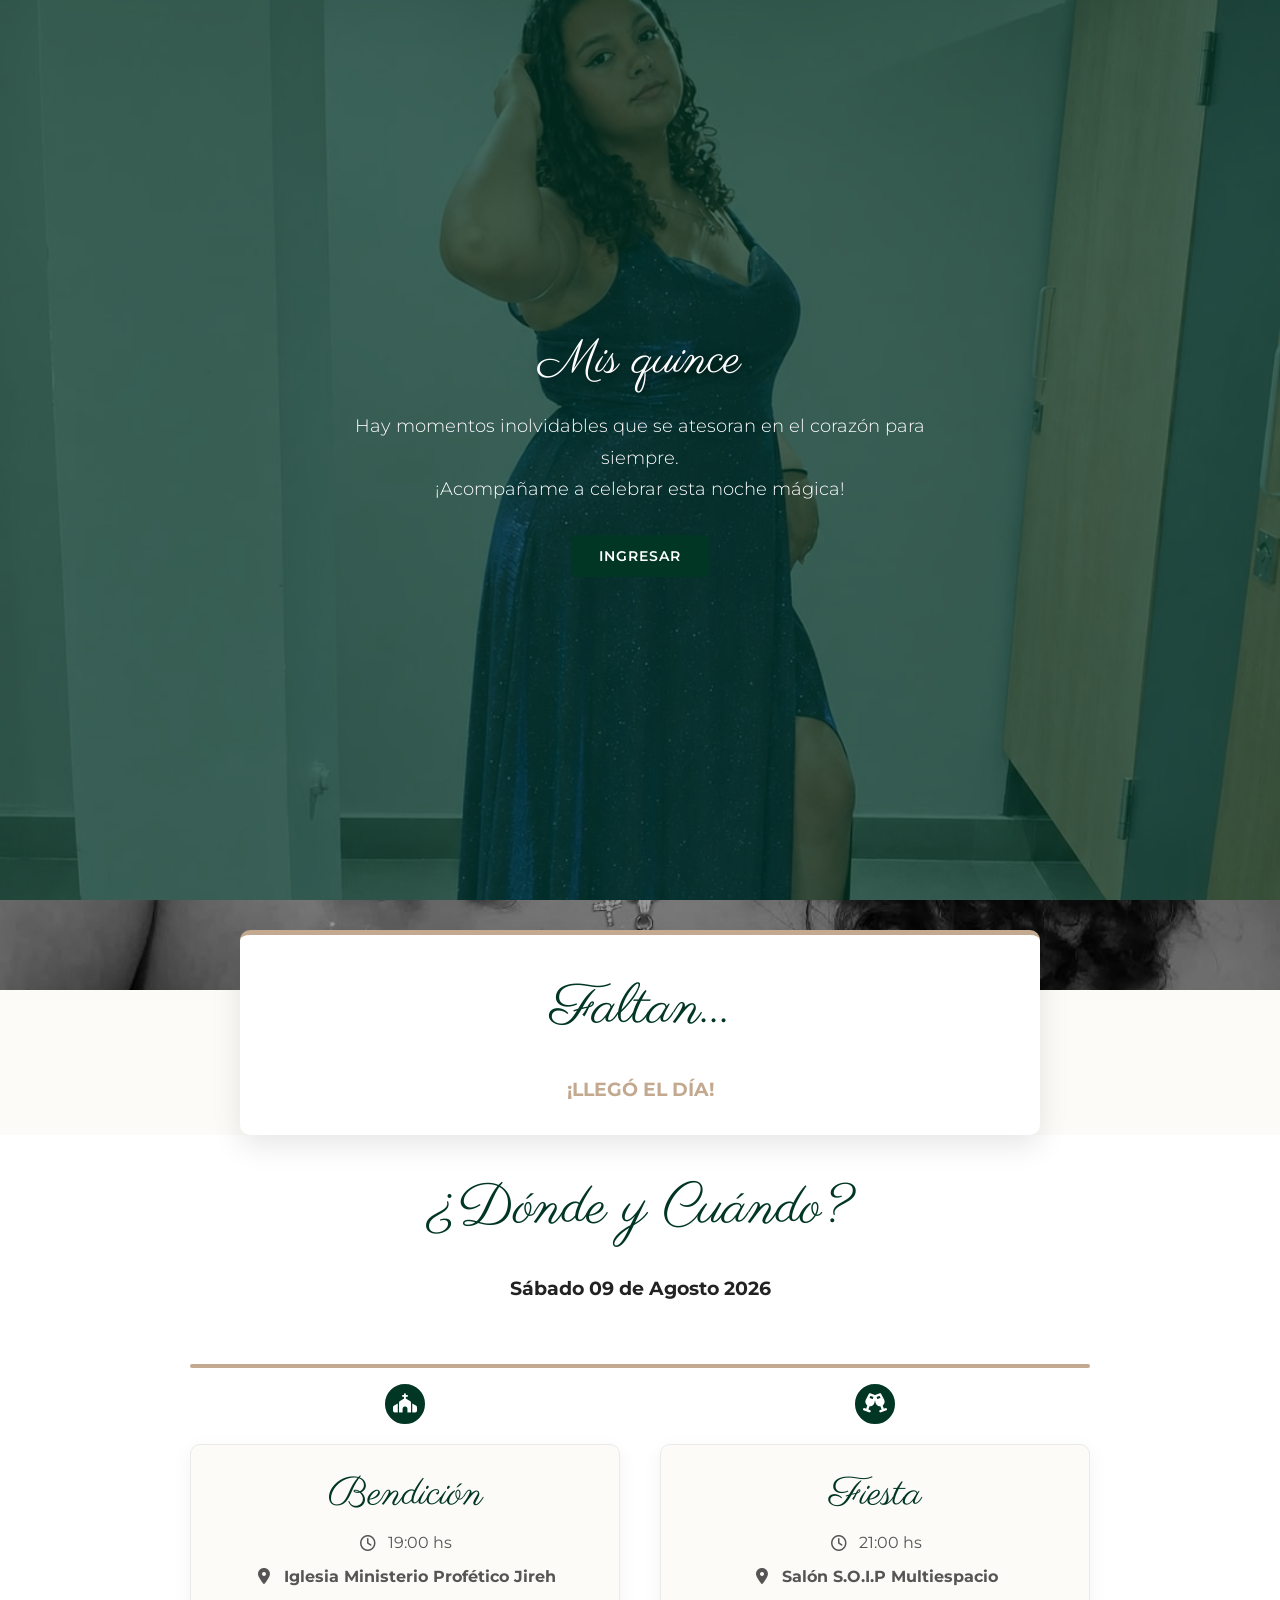
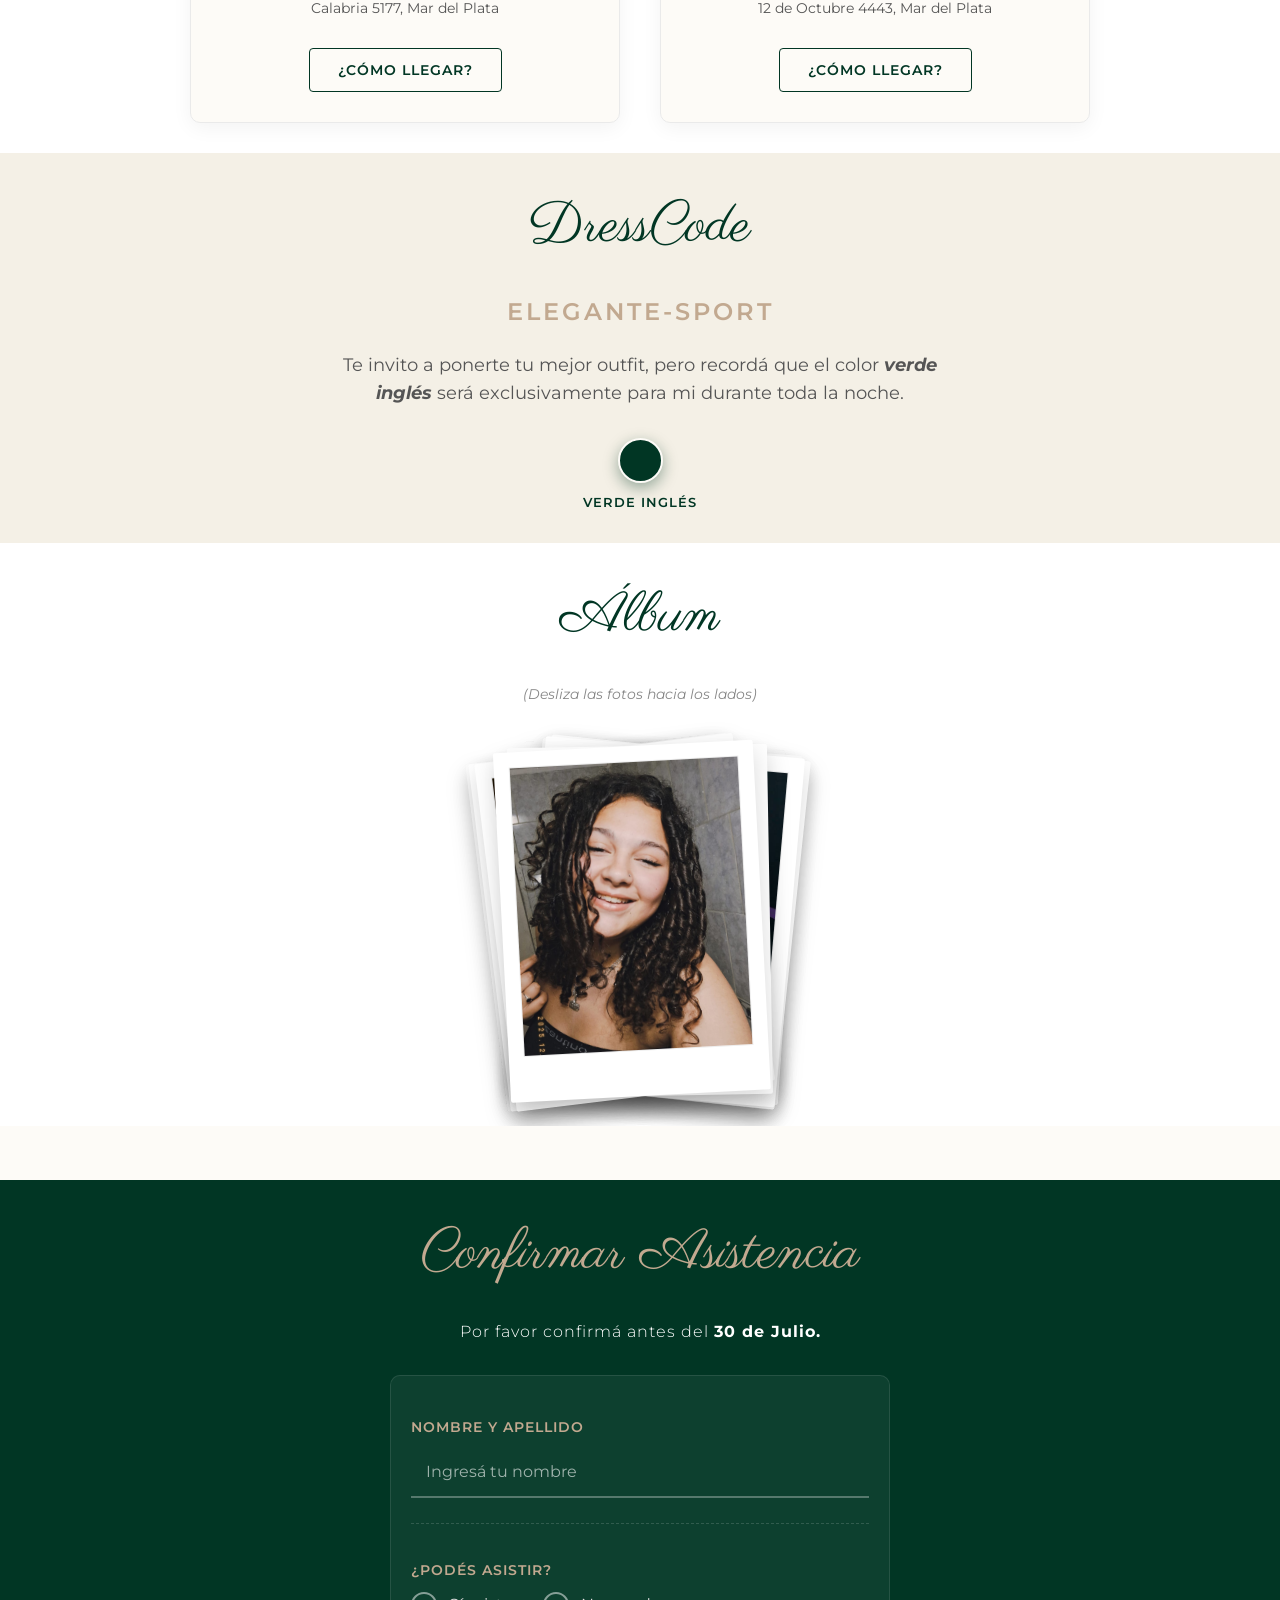
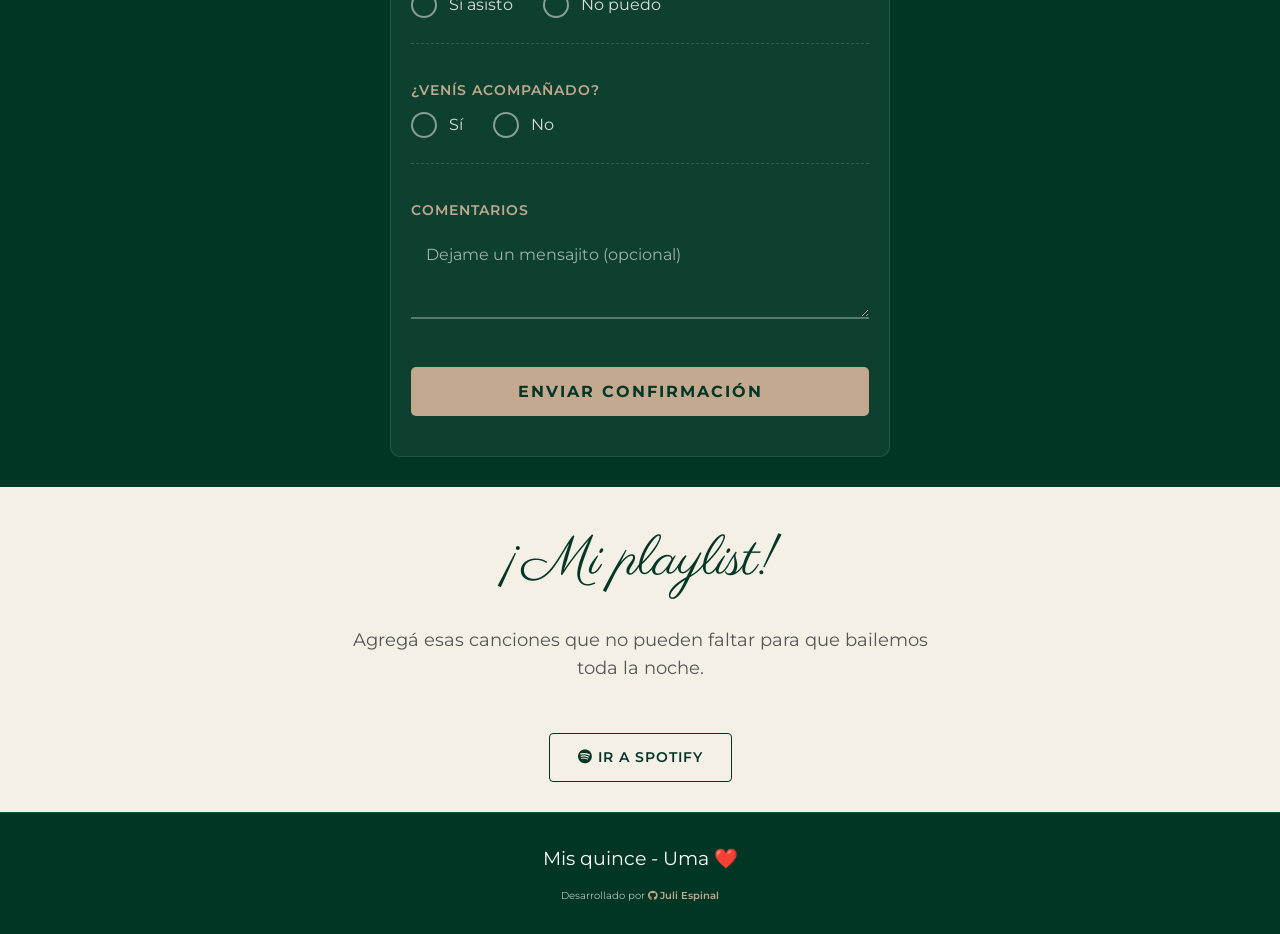
==== commit 4f3c29f8: "fecha corregida" ====
--- a/invitaciones/Uma/index.html
+++ b/invitaciones/Uma/index.html
@@ -61,7 +61,7 @@
     <section class="timeline-section py-section">
         <div class="container text-center">
             <h3 class="section-title" data-aos="fade-up">¿Dónde y Cuándo?</h3>
-
+                <h3 data-aos="fade-up">Sábado 09 de Agosto 2026</h3>
             <div class="timeline">
                 <div class="timeline__item" data-aos="fade-up" data-aos-delay="100">
                     <div class="timeline__marker"><i class="fas fa-church"></i></div>
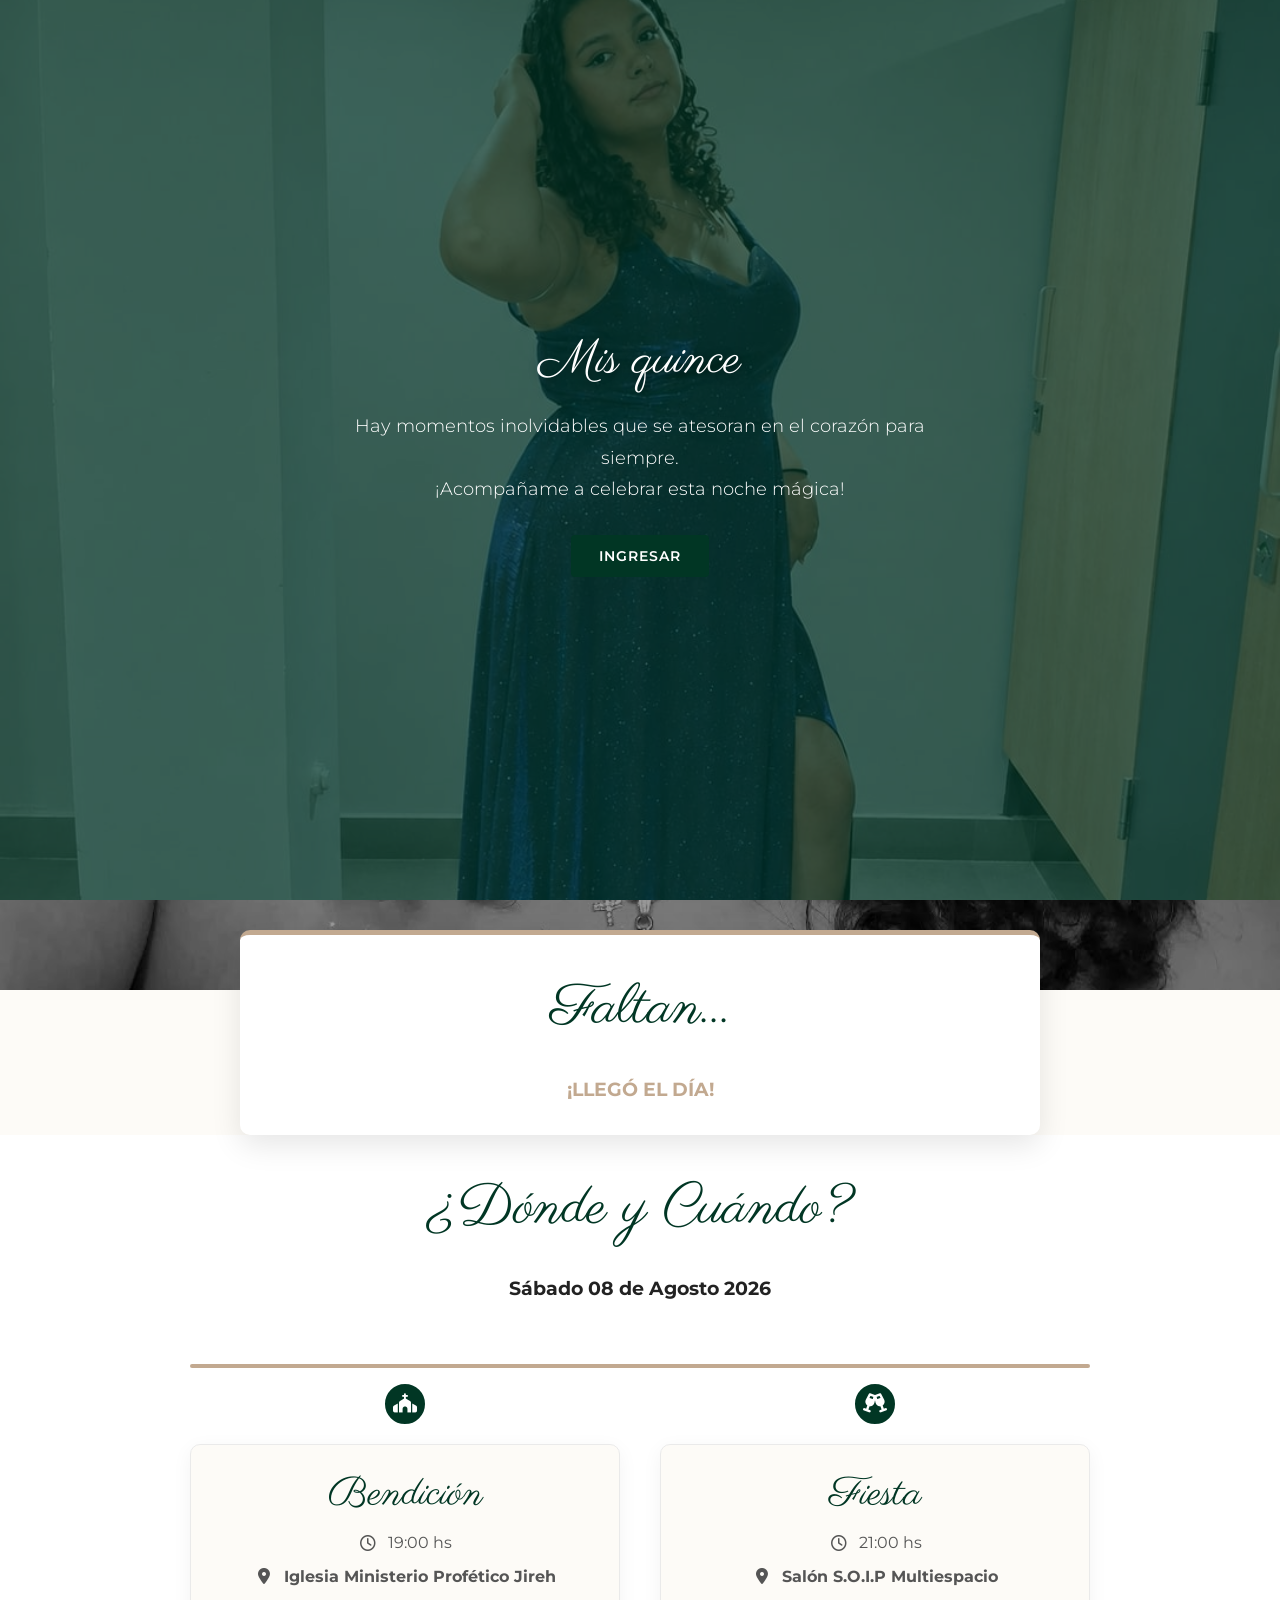
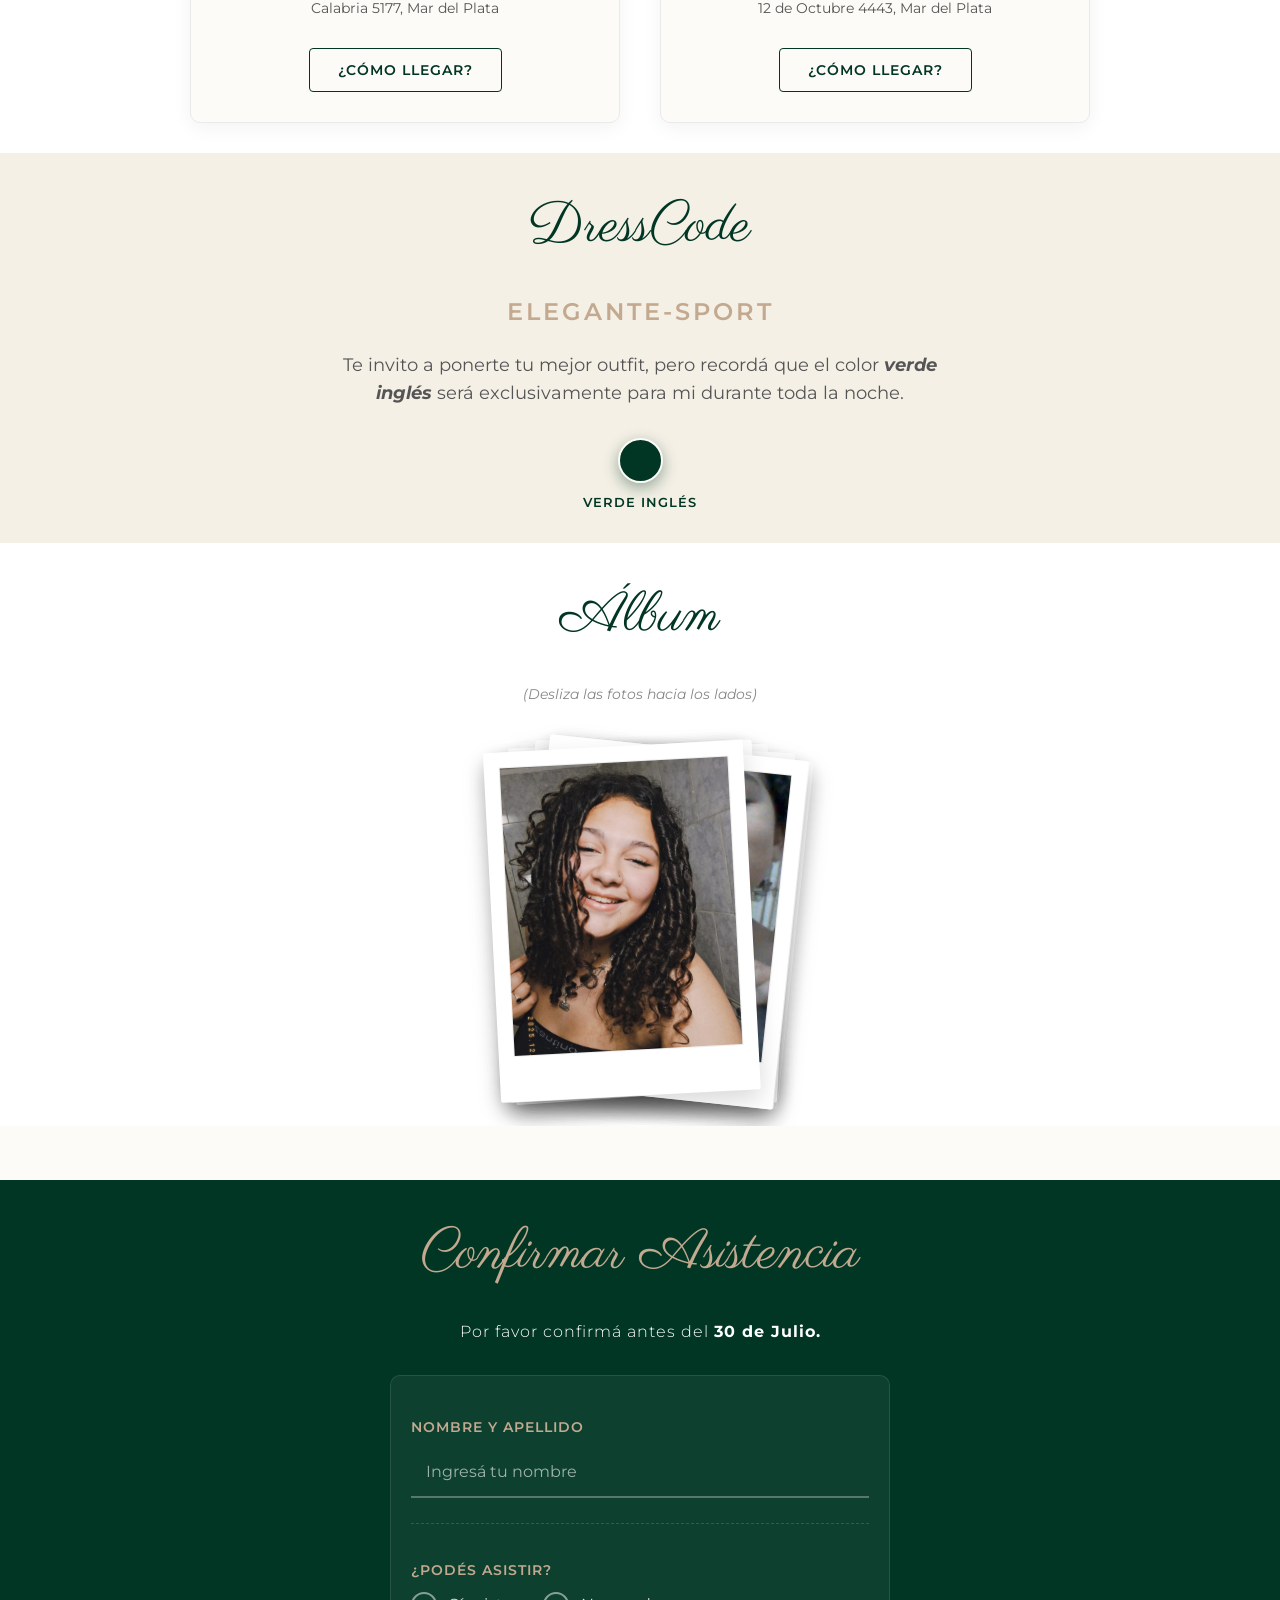
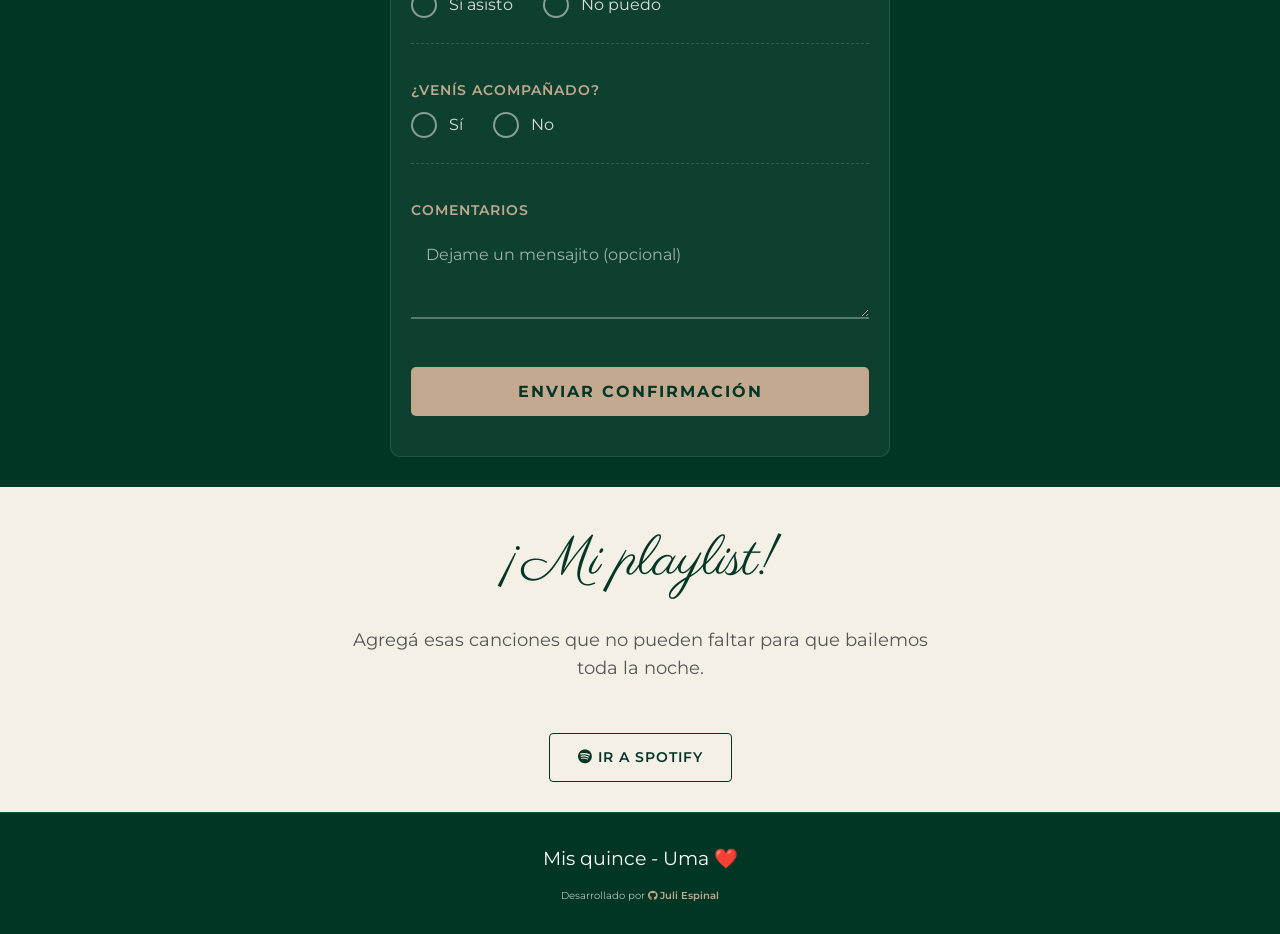
==== commit d9d46abe: "fecha cambiada" ====
--- a/invitaciones/Uma/index.html
+++ b/invitaciones/Uma/index.html
@@ -61,7 +61,7 @@
     <section class="timeline-section py-section">
         <div class="container text-center">
             <h3 class="section-title" data-aos="fade-up">¿Dónde y Cuándo?</h3>
-                <h3 data-aos="fade-up">Sábado 09 de Agosto 2026</h3>
+                <h3 data-aos="fade-up">Sábado 08 de Agosto 2026</h3>
             <div class="timeline">
                 <div class="timeline__item" data-aos="fade-up" data-aos-delay="100">
                     <div class="timeline__marker"><i class="fas fa-church"></i></div>
@@ -304,4 +304,4 @@
 
 </html>
 
-<!---->+<!---->
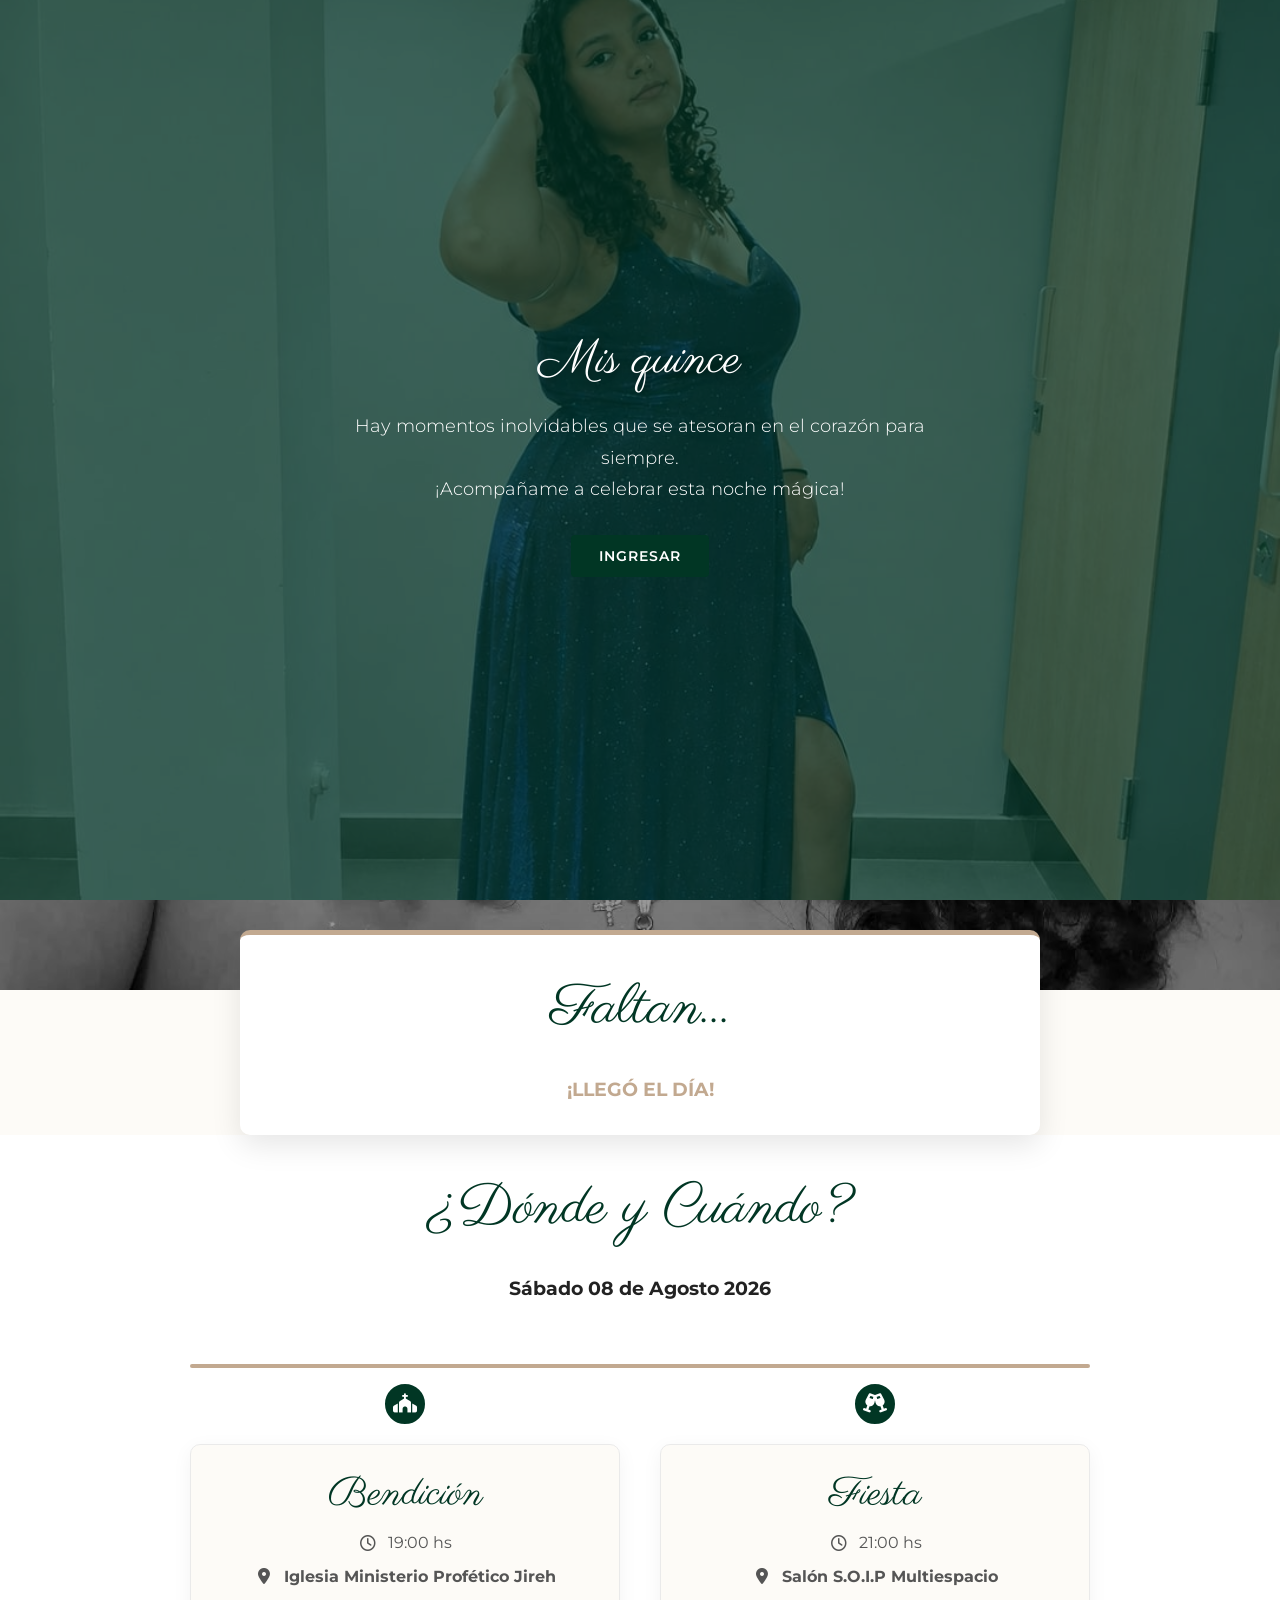
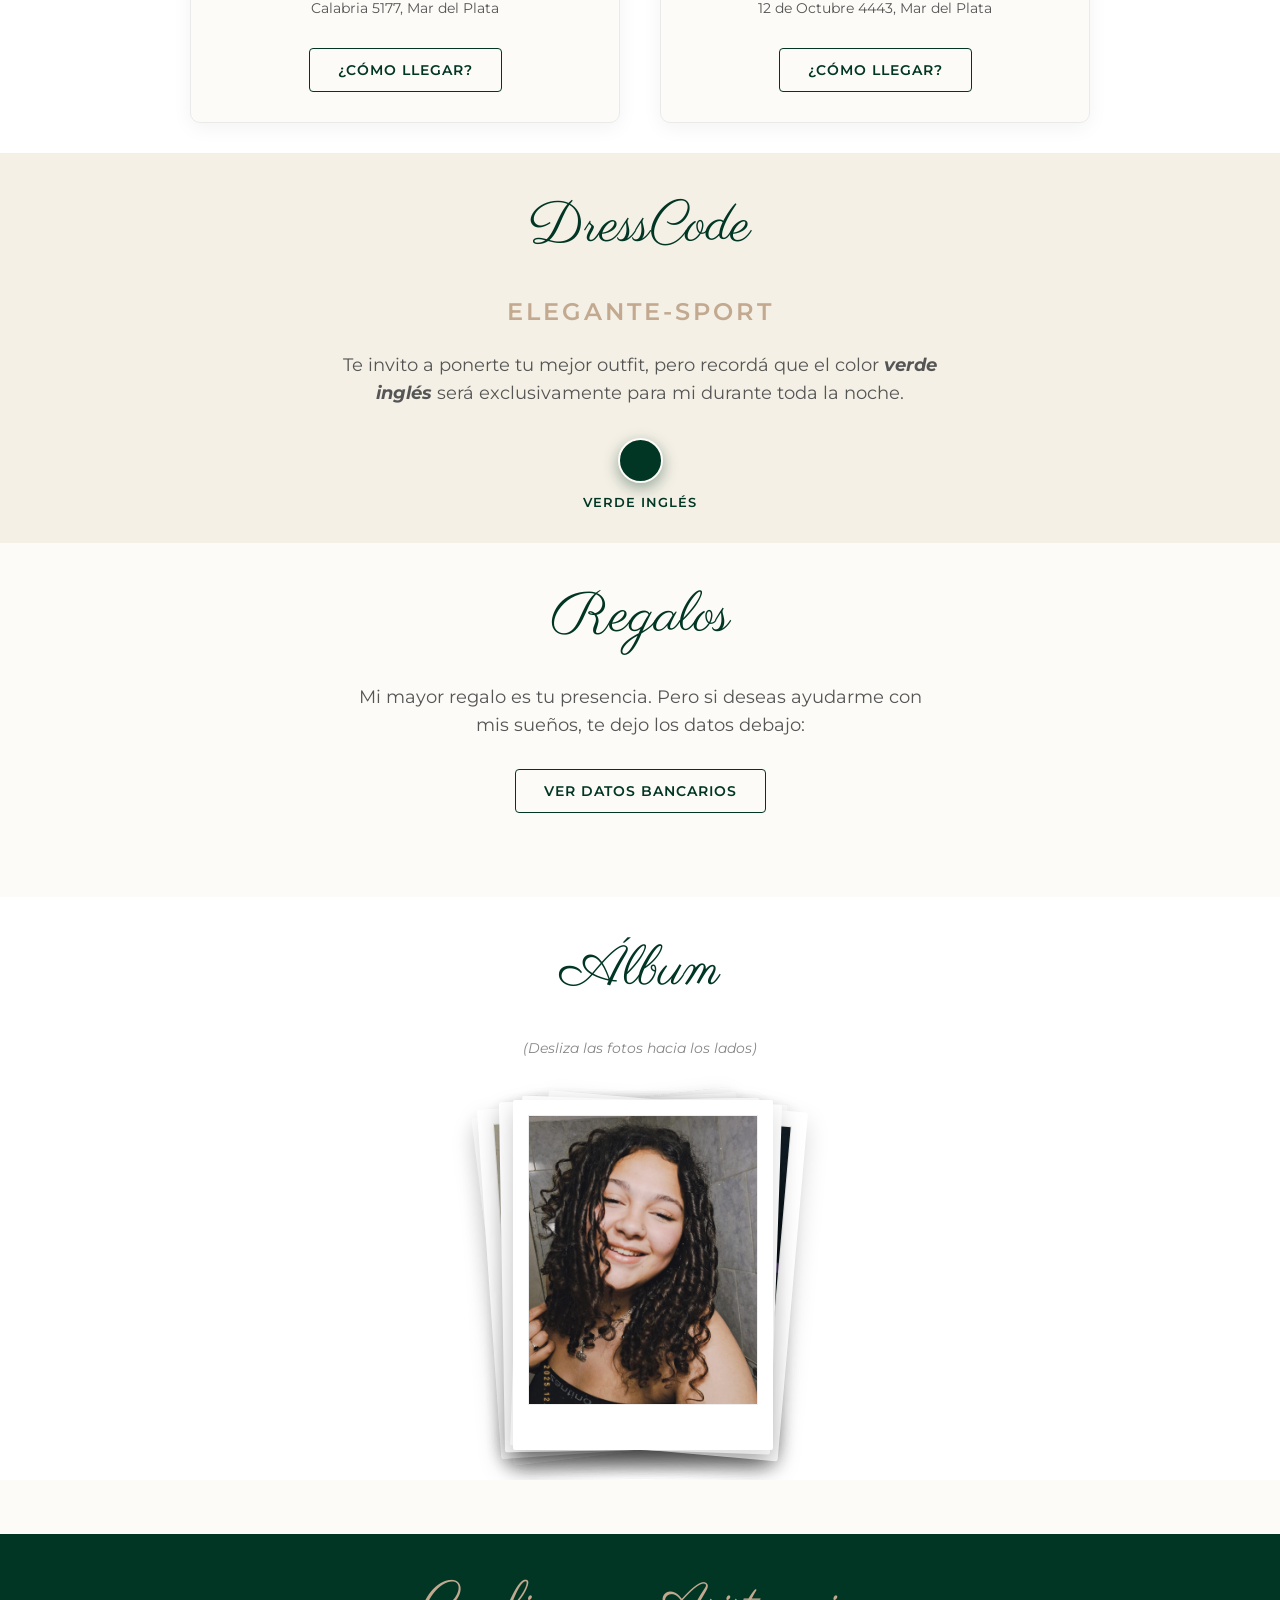
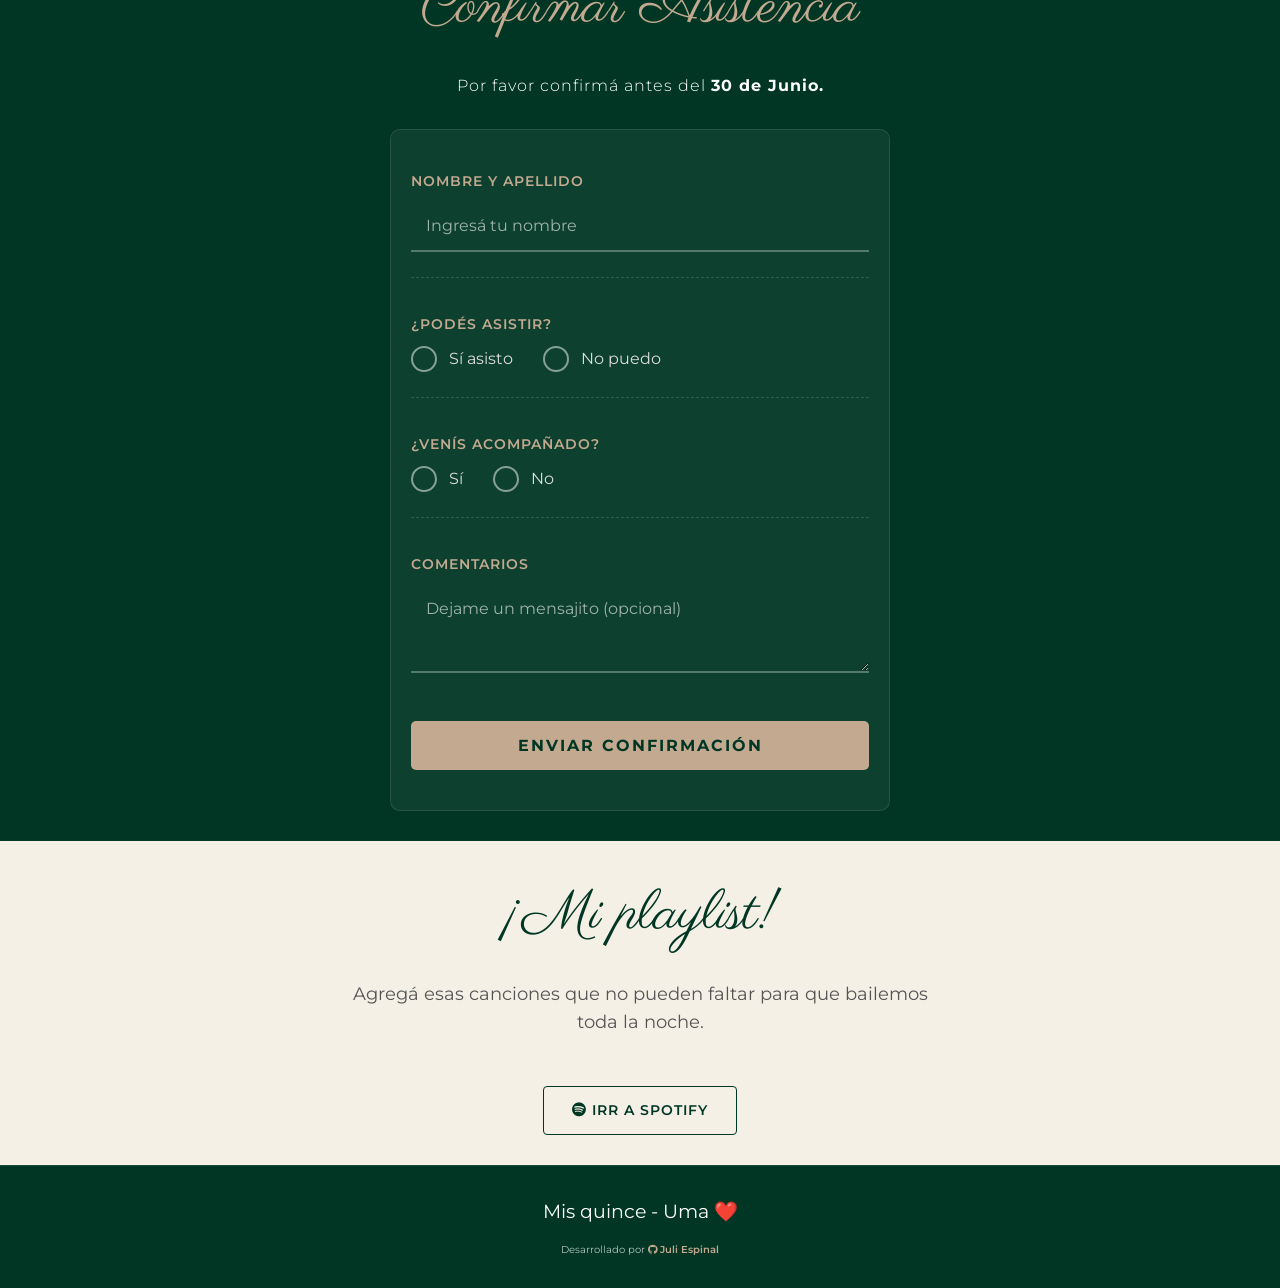
==== commit 7ad791ec: "datos bancarios agregados, fechas corregidas" ====
--- a/invitaciones/Uma/index.html
+++ b/invitaciones/Uma/index.html
@@ -111,7 +111,7 @@
         </div>
     </section>
 
-    <!--<section class="gifts-section py-section">
+    <section class="gifts-section py-section">
         <div class="container text-center" data-aos="fade-up">
             <lord-icon src="https://cdn.lordicon.com/redeqcys.json" trigger="loop" state="hover-gift" delay="500"
                 colors="primary:#013624,secondary:#c2a990" style="width:80px;height:80px"></lord-icon>
@@ -119,9 +119,9 @@
             <h3 class="section-title gift">Regalos</h3>
             <p class="dresscode-desc mx-auto">Mi mayor regalo es tu presencia. Pero si deseas ayudarme con mis sueños,
                 te dejo los datos debajo:</p>
-            <button class="btn btn--outline open-modal" data-modal="modal-regalos">VER DATOS BANCARIOS</button>
-        </div>
-    </section>-->
+            <button class="btn btn--outline open-modal" data-modal="modal-regalos">Ver datos bancarios</button>
+        </div>
+    </section>
 
     <section class="gallery-section py-section">
         <div class="container text-center">
@@ -169,7 +169,7 @@
                 colors="primary:#c2a990,secondary:#ffffff" style="width:80px;height:80px"></lord-icon>
 
             <h3 class="section-title title-light">Confirmar Asistencia</h3>
-            <p class="subtitle-light">Por favor confirmá antes del <b>30 de Julio.</b></p>
+            <p class="subtitle-light">Por favor confirmá antes del <b>30 de Junio.</b></p>
 
             <form id="rsvp-form" class="rsvp-form" action="#" method="POST">
 
@@ -232,7 +232,7 @@
                         placeholder="Dejame un mensajito (opcional)"></textarea>
                 </div>
 
-                <button type="submit" class="btn-submit">ENVIAR CONFIRMACIÓN</button>
+                <button type="submit" class="btn-submit">Enviar confirmación</button>
             </form>
         </div>
     </section>
@@ -247,7 +247,7 @@
                 noche.</p>
 
             <a href="https://open.spotify.com/playlist/3dqpxWgvVNvQgszE8uDifi?si=Qy2ARqRISGqq5w4rYnoC2Q&pt=31ae1893b9e4bdaaaedd53726ec85f4a&pi=OgWszOsTeKBc" target="_blank" class="btn btn--outline mt-3"><i class="fab fa-spotify"></i>
-                IR A SPOTIFY</a>
+                Irr a Spotify</a>
         </div>
     </section>
 
@@ -270,7 +270,7 @@
                 width="100%" height="300" style="border:0; border-radius: 8px;" allowfullscreen=""
                 loading="lazy"></iframe>
             <a href="https://maps.app.goo.gl/paaqrUqasuaT82i78" target="_blank" class="btn btn--primary mt-3"><i
-                    class="fas fa-external-link-alt"></i> VER EN Google Maps</a>
+                    class="fas fa-external-link-alt"></i> Ver en Google Maps</a>
         </div>
     </div>
 
@@ -283,7 +283,7 @@
                 width="100%" height="300" style="border:0; border-radius: 8px;" allowfullscreen=""
                 loading="lazy"></iframe>
             <a href="https://maps.app.goo.gl/N1GGjKpEKvw7TFYG6" target="_blank" class="btn btn--primary mt-3"><i
-                    class="fas fa-external-link-alt"></i> VER EN Google Maps</a>
+                    class="fas fa-external-link-alt"></i> Ver en Google Maps</a>
         </div>
     </div>
 
@@ -291,9 +291,10 @@
         <div class="modal__content modal__content--dark">
             <button class="modal__close">&times;</button>
             <h3 style="margin-bottom: 15px;">Datos Bancarios</h3>
-            <p><strong>Alias:</strong> ALIAS.DE.MERY</p>
-            <p><strong>CBU:</strong> 0123456789012930</p>
-            <p><strong>Titular:</strong> Merary Justina Carminucci</p>
+            <p><strong>Alias:</strong> UMII.PONCE.MDQ</p>
+            <p><strong>CVU:</strong> 0000003100055174983695</p>
+            <p><strong>Banco:</strong> MercadoPago</p>
+            <p><strong>Titular:</strong> Uma Nerea Ponce</p>
         </div>
     </div>
 
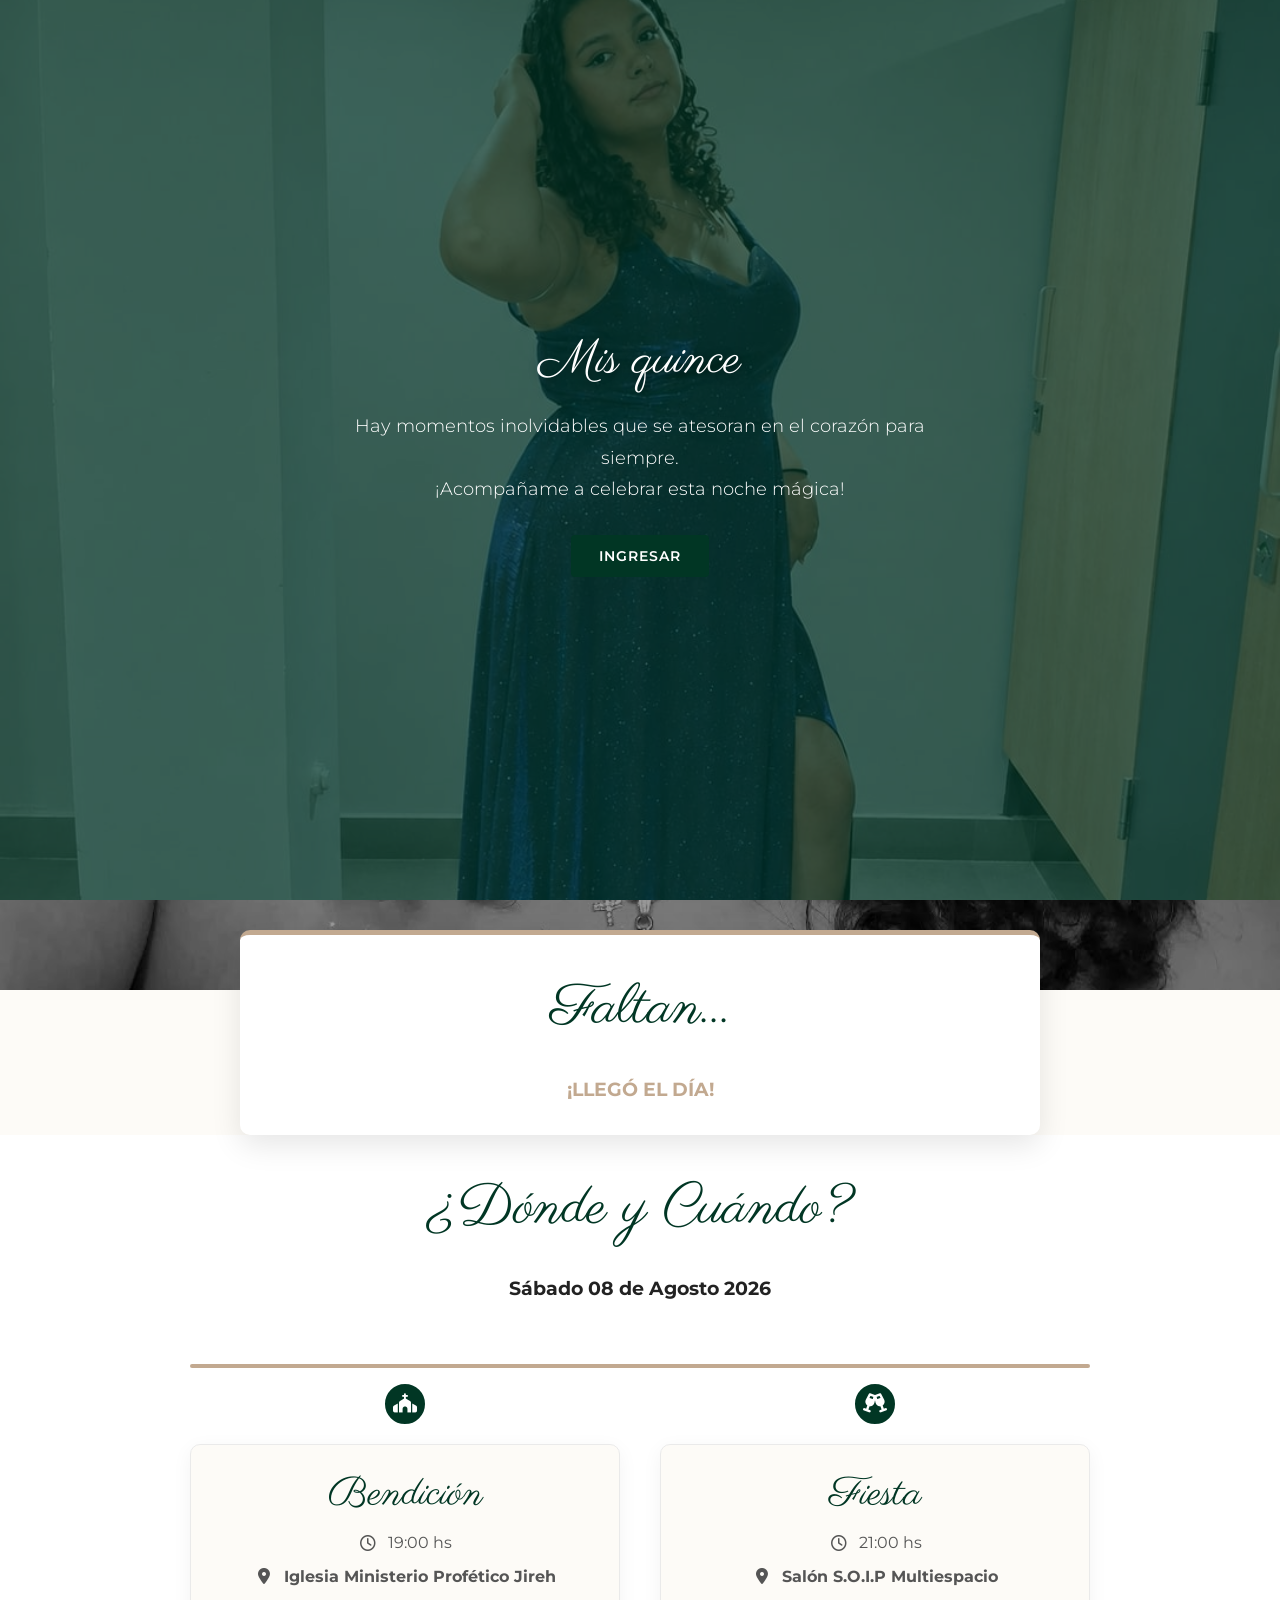
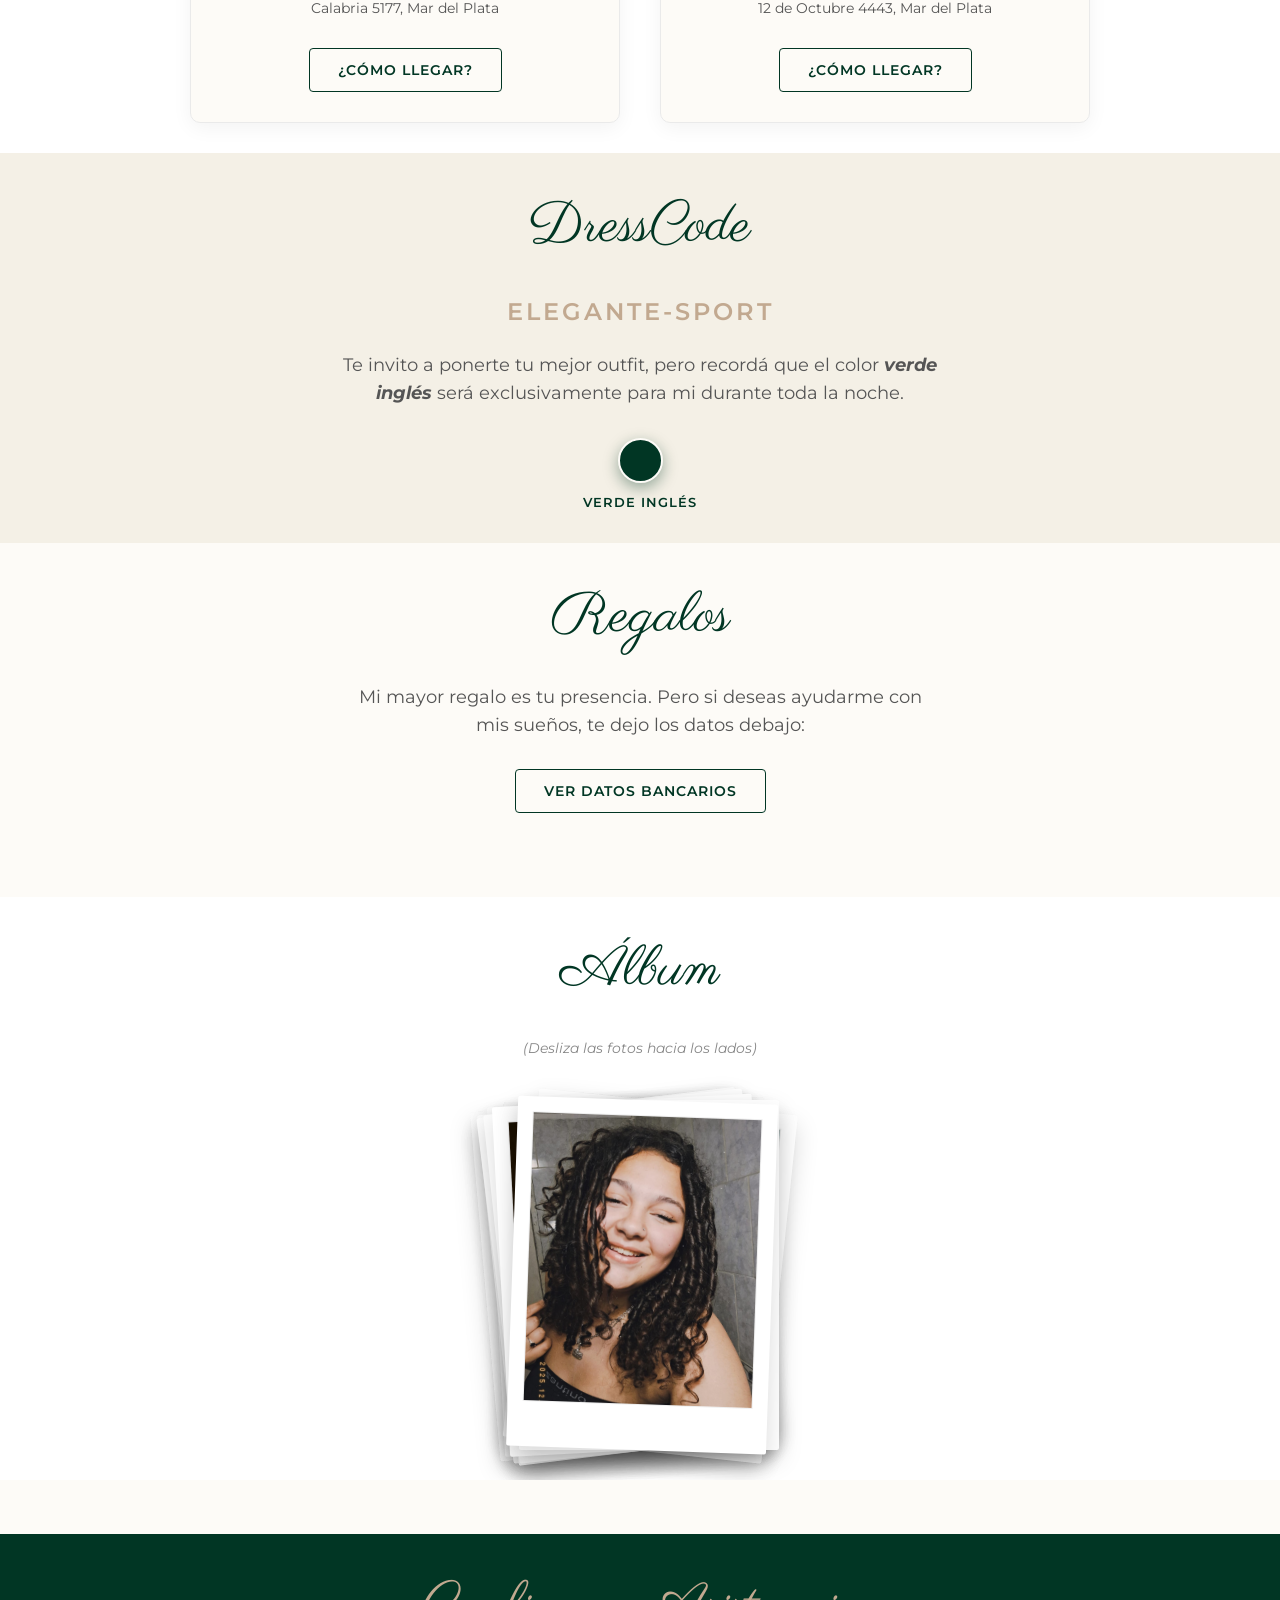
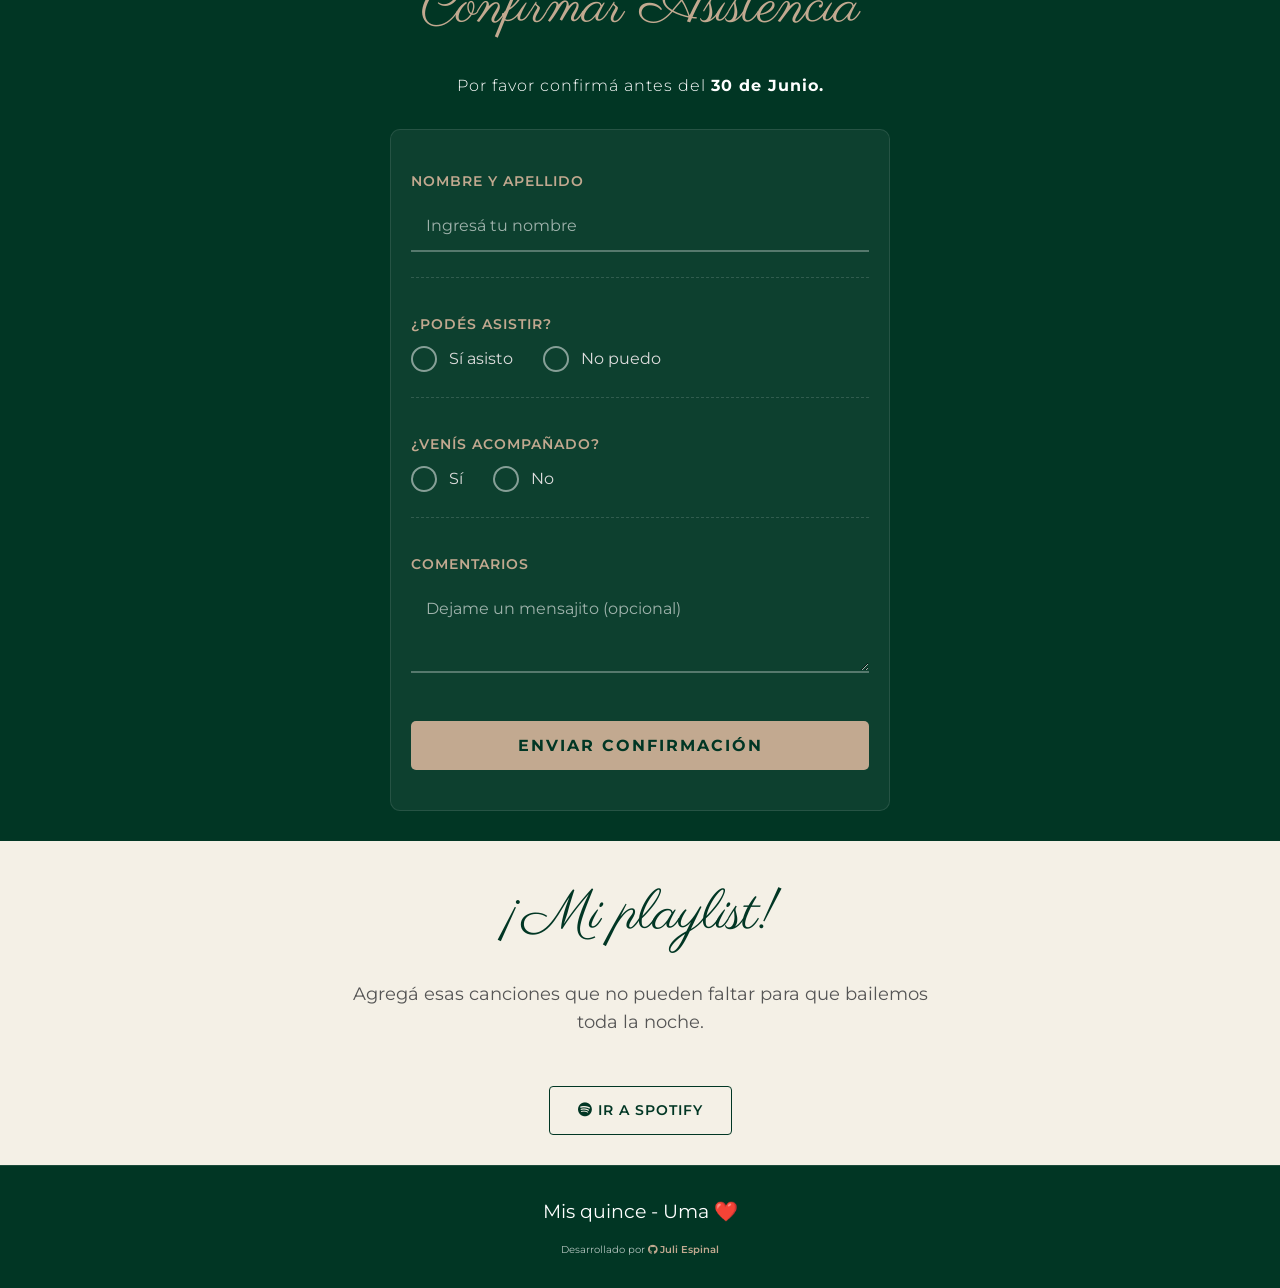
==== commit a834638b: "audio background agregado" ====
--- a/invitaciones/Uma/index.html
+++ b/invitaciones/Uma/index.html
@@ -19,15 +19,27 @@
 
 <body>
 
-    <div id="welcome-screen" class="welcome">
-        <div class="welcome__overlay"></div>
-        <div class="welcome__content">
-            <h1 class="welcome__title">Mis quince</h1>
-            <p class="welcome__text">Hay momentos inolvidables que se atesoran en el corazón para siempre. <br>¡Acompañame a
-                celebrar esta noche mágica!</p>
-            <button id="enter-button" class="btn btn--primary">INGRESAR</button>
-        </div>
+<div id="welcome-screen" class="welcome">
+    <div class="welcome__overlay"></div>
+
+    <div class="welcome__content">
+        <h1 class="welcome__title">Mis quince</h1>
+
+        <p class="welcome__text">
+            Hay momentos inolvidables que se atesoran en el corazón para siempre.
+            <br>
+            ¡Acompañame a celebrar esta noche mágica!
+        </p>
+
+        <button id="enter-button" class="btn btn--primary">
+            INGRESAR
+        </button>
     </div>
+
+    <audio id="bg-music" preload="auto" loop>
+        <source src="./assets/audio/llegaste.mp3" type="audio/mpeg">
+    </audio>
+</div>
 
     <header class="hero">
         <div class="hero__overlay"></div>
@@ -247,7 +259,7 @@
                 noche.</p>
 
             <a href="https://open.spotify.com/playlist/3dqpxWgvVNvQgszE8uDifi?si=Qy2ARqRISGqq5w4rYnoC2Q&pt=31ae1893b9e4bdaaaedd53726ec85f4a&pi=OgWszOsTeKBc" target="_blank" class="btn btn--outline mt-3"><i class="fab fa-spotify"></i>
-                Irr a Spotify</a>
+                Ir a Spotify</a>
         </div>
     </section>
 
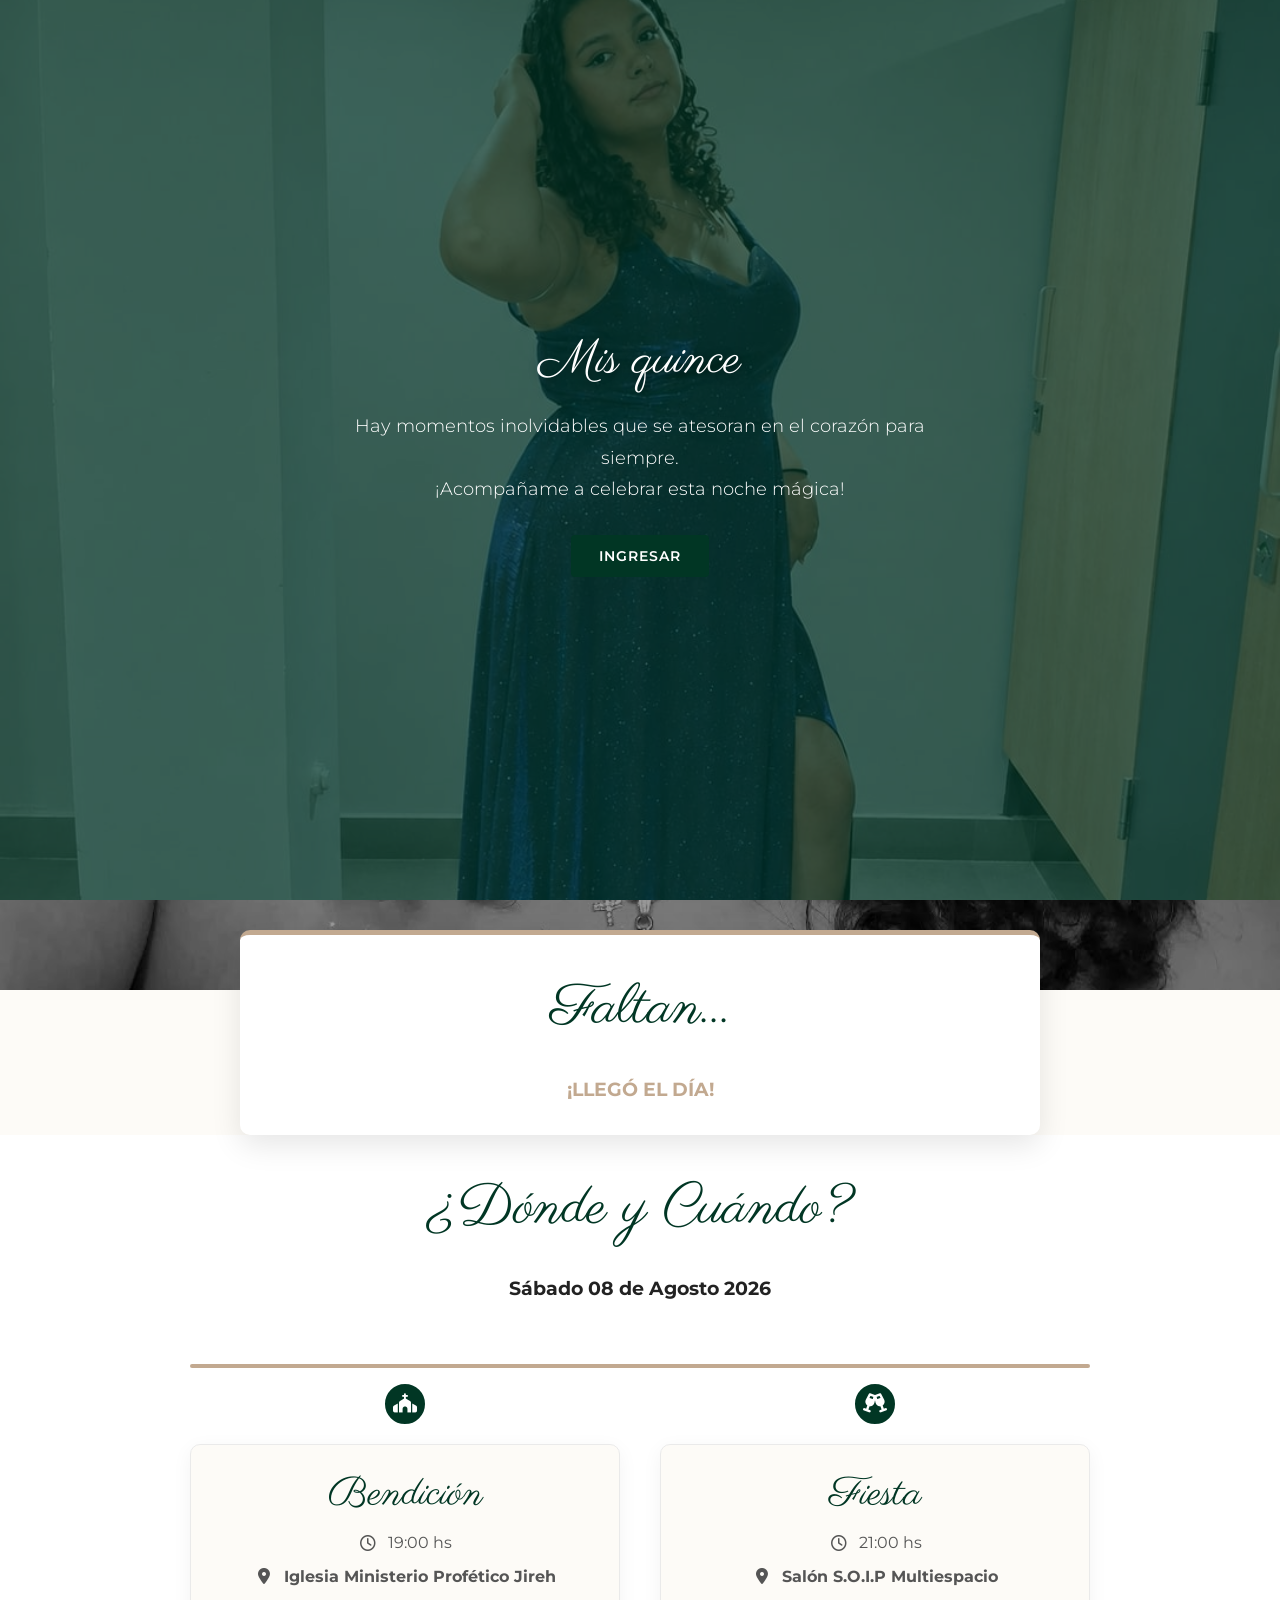
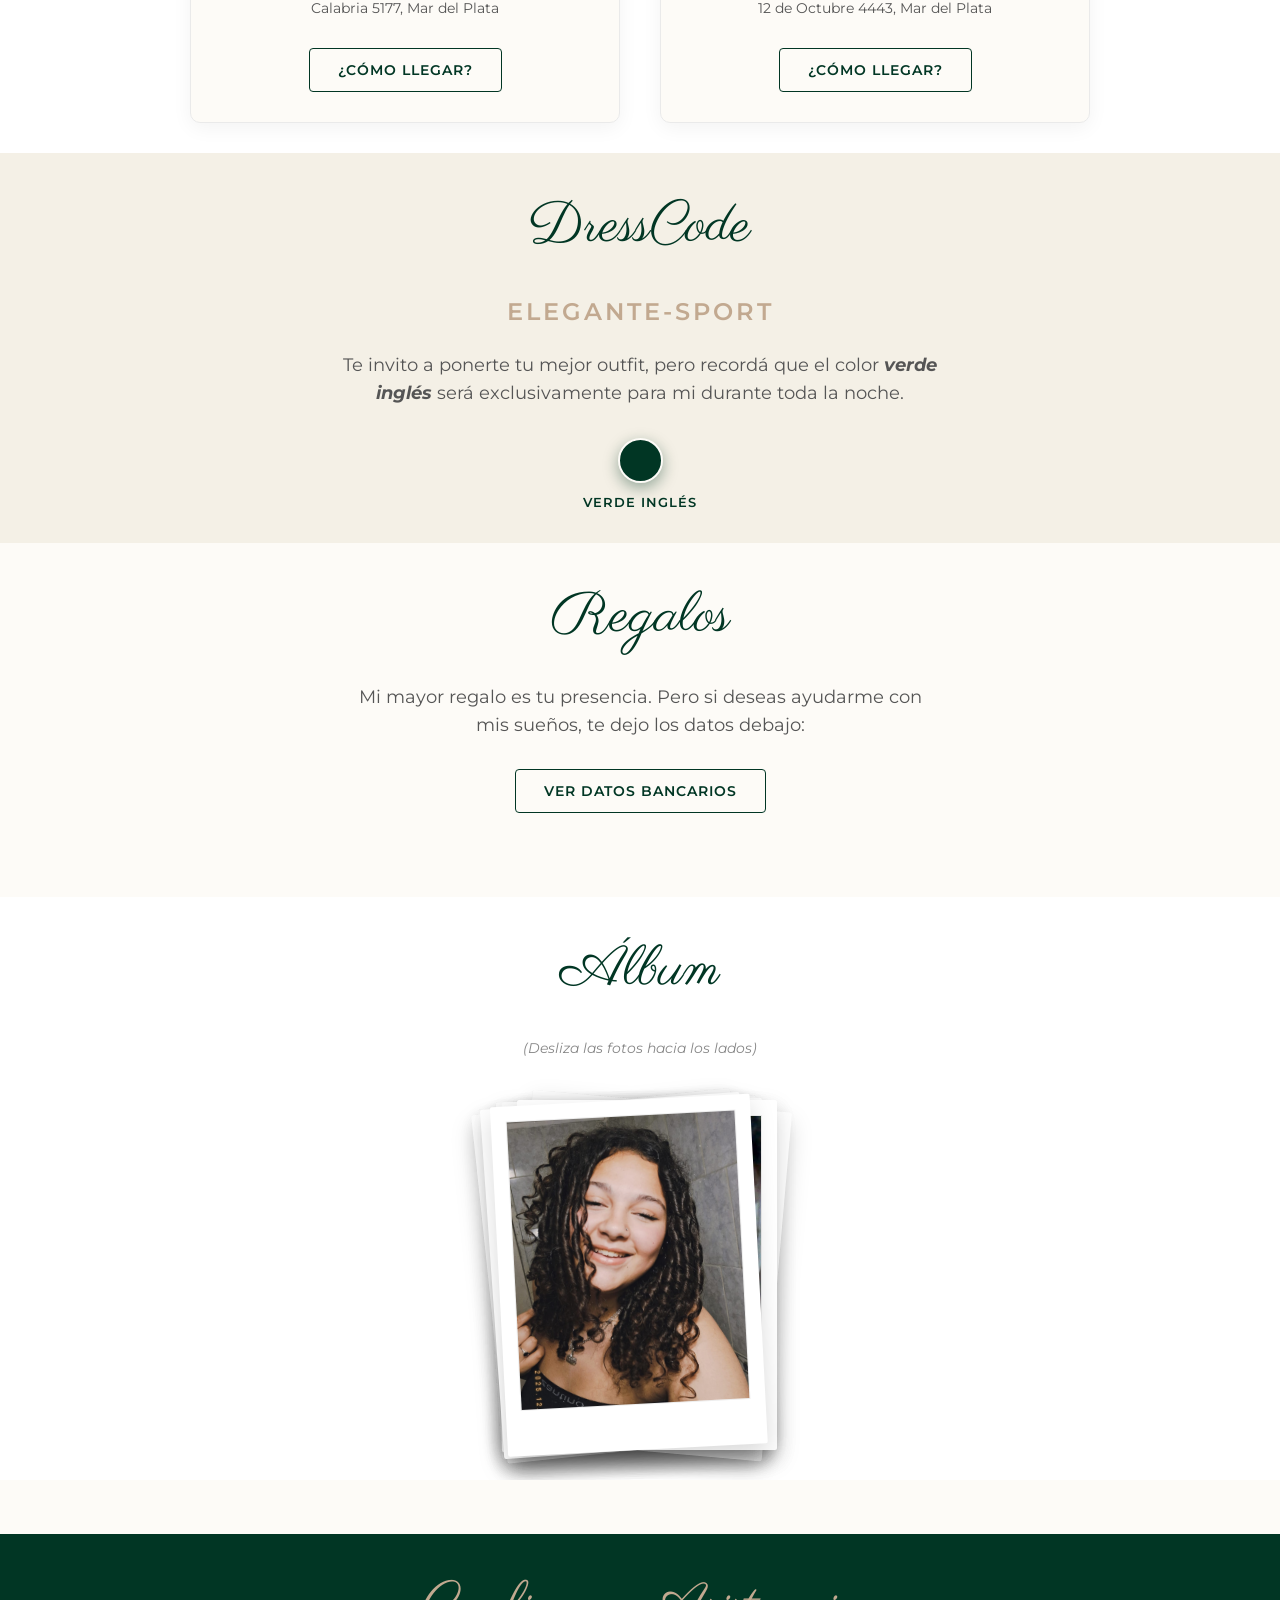
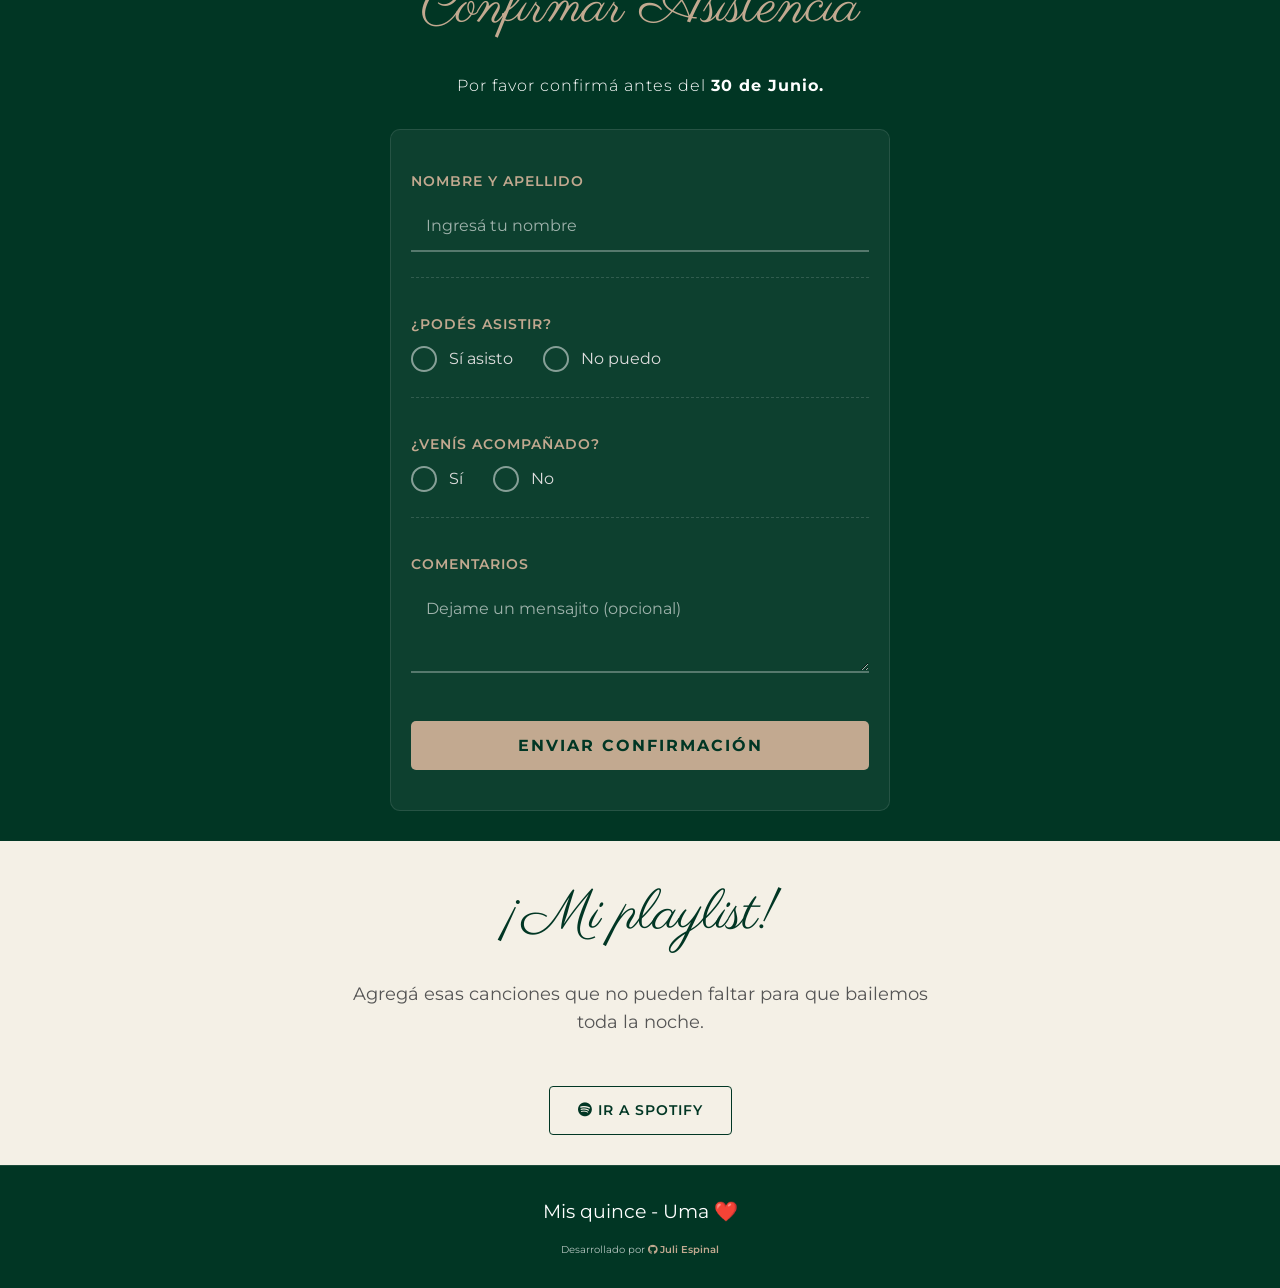
==== commit 81ff0d59: "musica agregada" ====
--- a/invitaciones/Uma/index.html
+++ b/invitaciones/Uma/index.html
@@ -11,7 +11,7 @@
     <link href="https://fonts.googleapis.com/css2?family=Montserrat:wght@300;400;600;700&family=Parisienne&display=swap"
         rel="stylesheet">
 
-    <link rel="stylesheet" href="https://cdnjs.cloudflare.com/ajax/libs/font-awesome/6.4.0/css/all.min.css">
+    <link rel="stylesheet" href="https://cdnjs.cloudflare.com/ajax/libs/font-awesome/6.5.2/css/all.min.css">
     <link href="https://unpkg.com/aos@2.3.1/dist/aos.css" rel="stylesheet">
     <script src="https://cdn.lordicon.com/lordicon.js"></script>
     <link rel="stylesheet" href="css/styles.css">
@@ -35,11 +35,10 @@
             INGRESAR
         </button>
     </div>
-
+</div>
     <audio id="bg-music" preload="auto" loop>
         <source src="./assets/audio/llegaste.mp3" type="audio/mpeg">
     </audio>
-</div>
 
     <header class="hero">
         <div class="hero__overlay"></div>
@@ -309,6 +308,14 @@
             <p><strong>Titular:</strong> Uma Nerea Ponce</p>
         </div>
     </div>
+    
+    <button class="player hidden-player" id="musicButton" aria-label="Control de música">
+    <div class="icon">
+        <img id="musicImage"
+             src="https://evnt.ar/assets/images/play.gif"
+             alt="Música">
+    </div>
+</button>
 
     <script src="https://cdnjs.cloudflare.com/ajax/libs/jquery/3.6.0/jquery.min.js"></script>
     <script src="https://unpkg.com/aos@2.3.1/dist/aos.js"></script>
--- a/invitaciones/Uma/css/styles.css
+++ b/invitaciones/Uma/css/styles.css
@@ -846,4 +846,68 @@
 
 .footer-credits a:hover {
     color: #fff;
-}+}
+
+/* =========================================
+   PLAYER DE MÚSICA
+   ========================================= */
+
+.player {
+    position: fixed;
+    right: 0;
+    top: 100px;
+    width: 68px;
+    height: 60px;
+    background: #fff;
+    border: none;
+    border-top-left-radius: 60px;
+    border-bottom-left-radius: 60px;
+    display: flex;
+    align-items: center;
+    justify-content: flex-start;
+    padding-left: 7px;
+    box-shadow: 0 8px 24px rgba(0, 0, 0, .18);
+    z-index: 9999;
+    cursor: pointer;
+
+    /* estado inicial */
+    opacity: 1;
+    transition:
+        transform .25s ease,
+        opacity .4s ease;
+}
+
+.player:hover {
+    transform: translateX(-4px);
+}
+
+.player .icon {
+    width: 48px;
+    height: 48px;
+    border-radius: 999px;
+    background: var(--color-primary);
+    display: flex;
+    align-items: center;
+    justify-content: center;
+    overflow: hidden;
+}
+
+.player .icon img {
+    width: 24px;
+    height: 24px;
+    object-fit: contain;
+}
+
+/* Estado oculto al cargar */
+.hidden-player {
+    opacity: 0;
+    pointer-events: none;
+    transform: translateX(20px);
+}
+
+/* Estado visible luego de ingresar */
+.player.visible {
+    opacity: 1;
+    pointer-events: auto;
+    transform: translateX(0);
+}
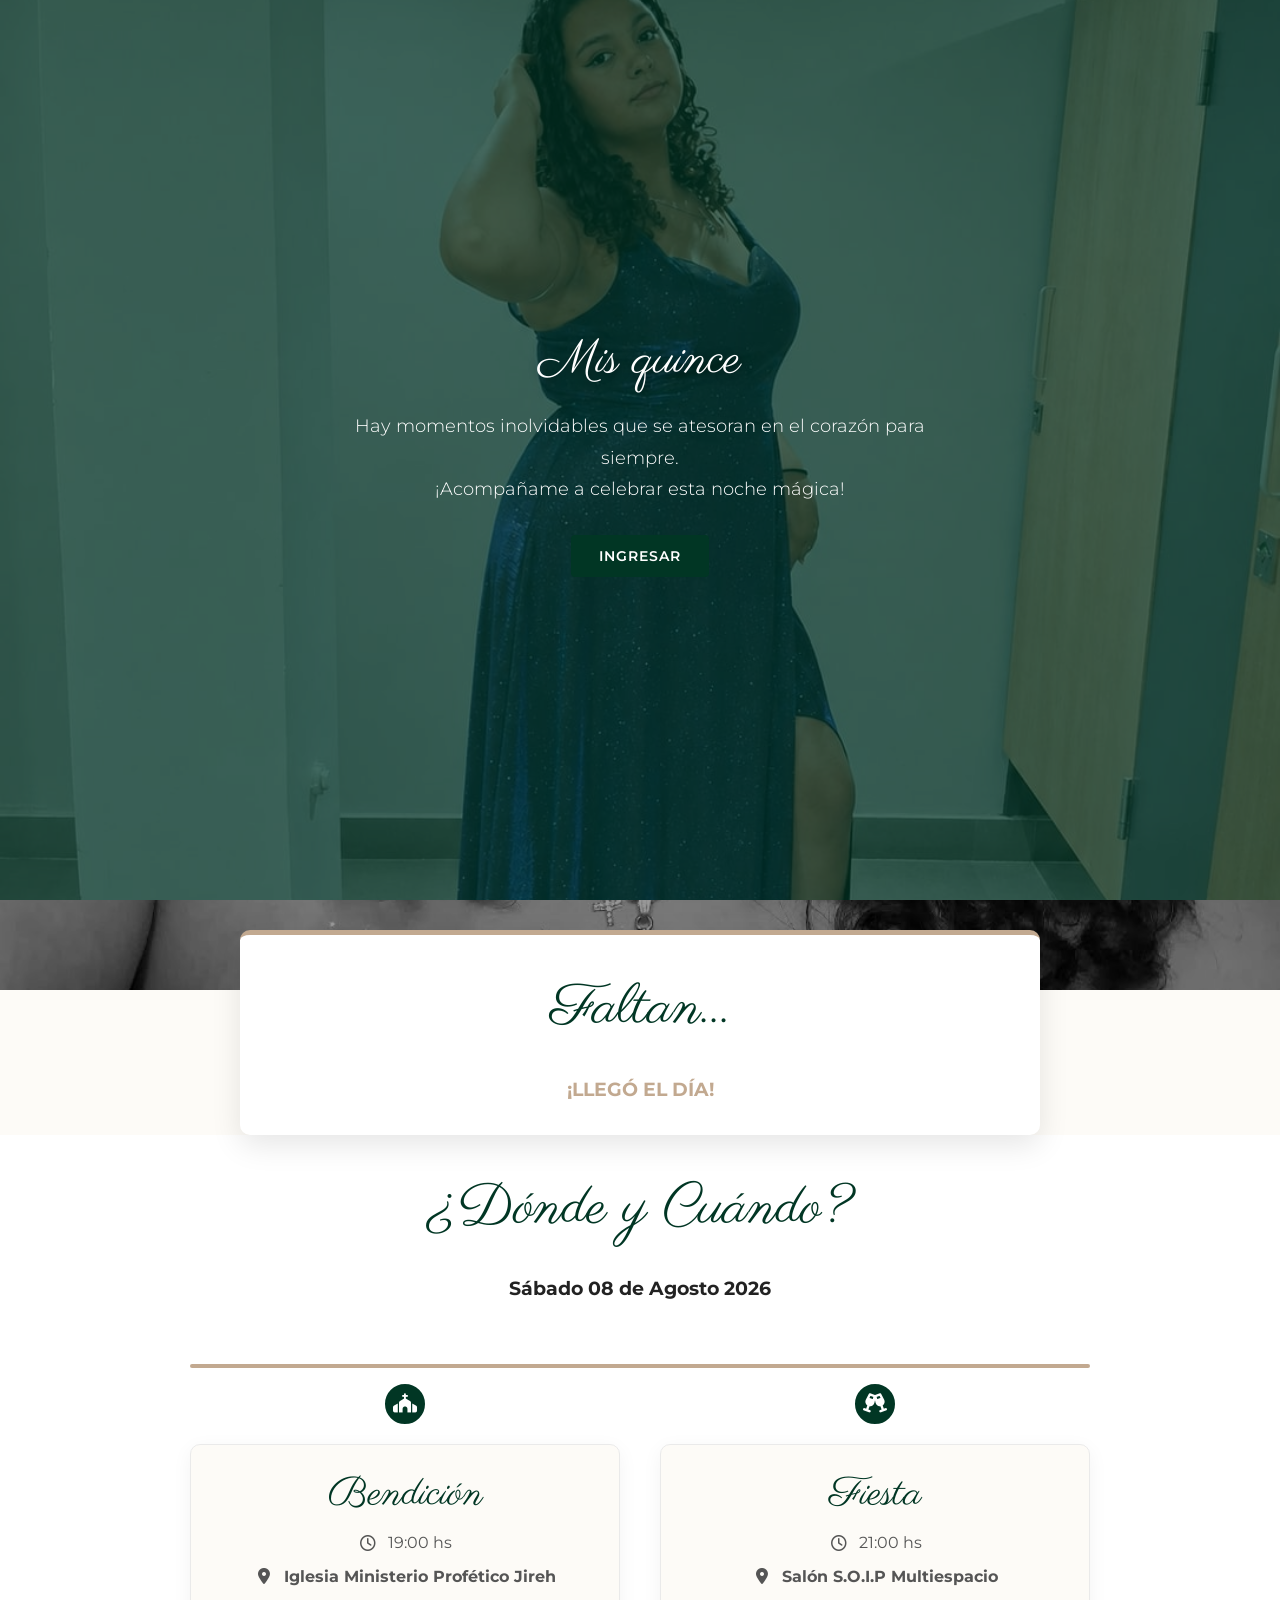
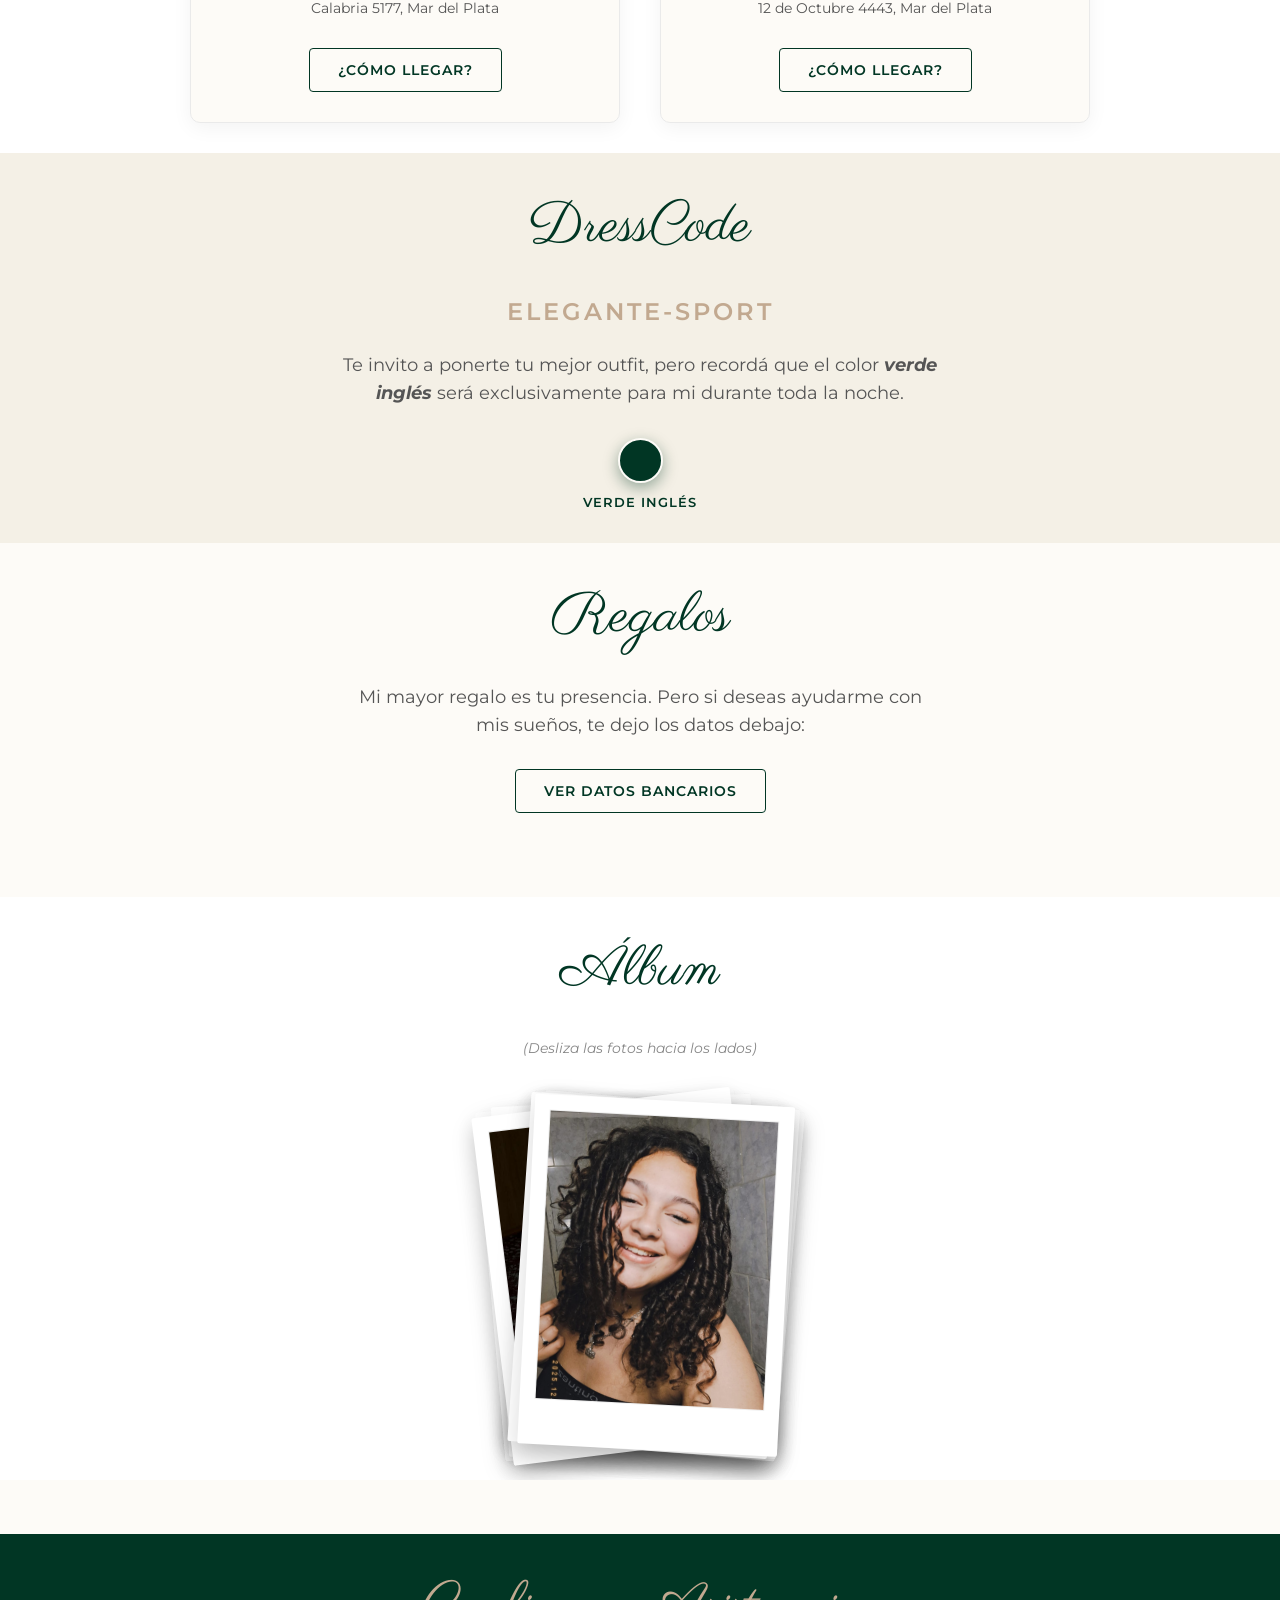
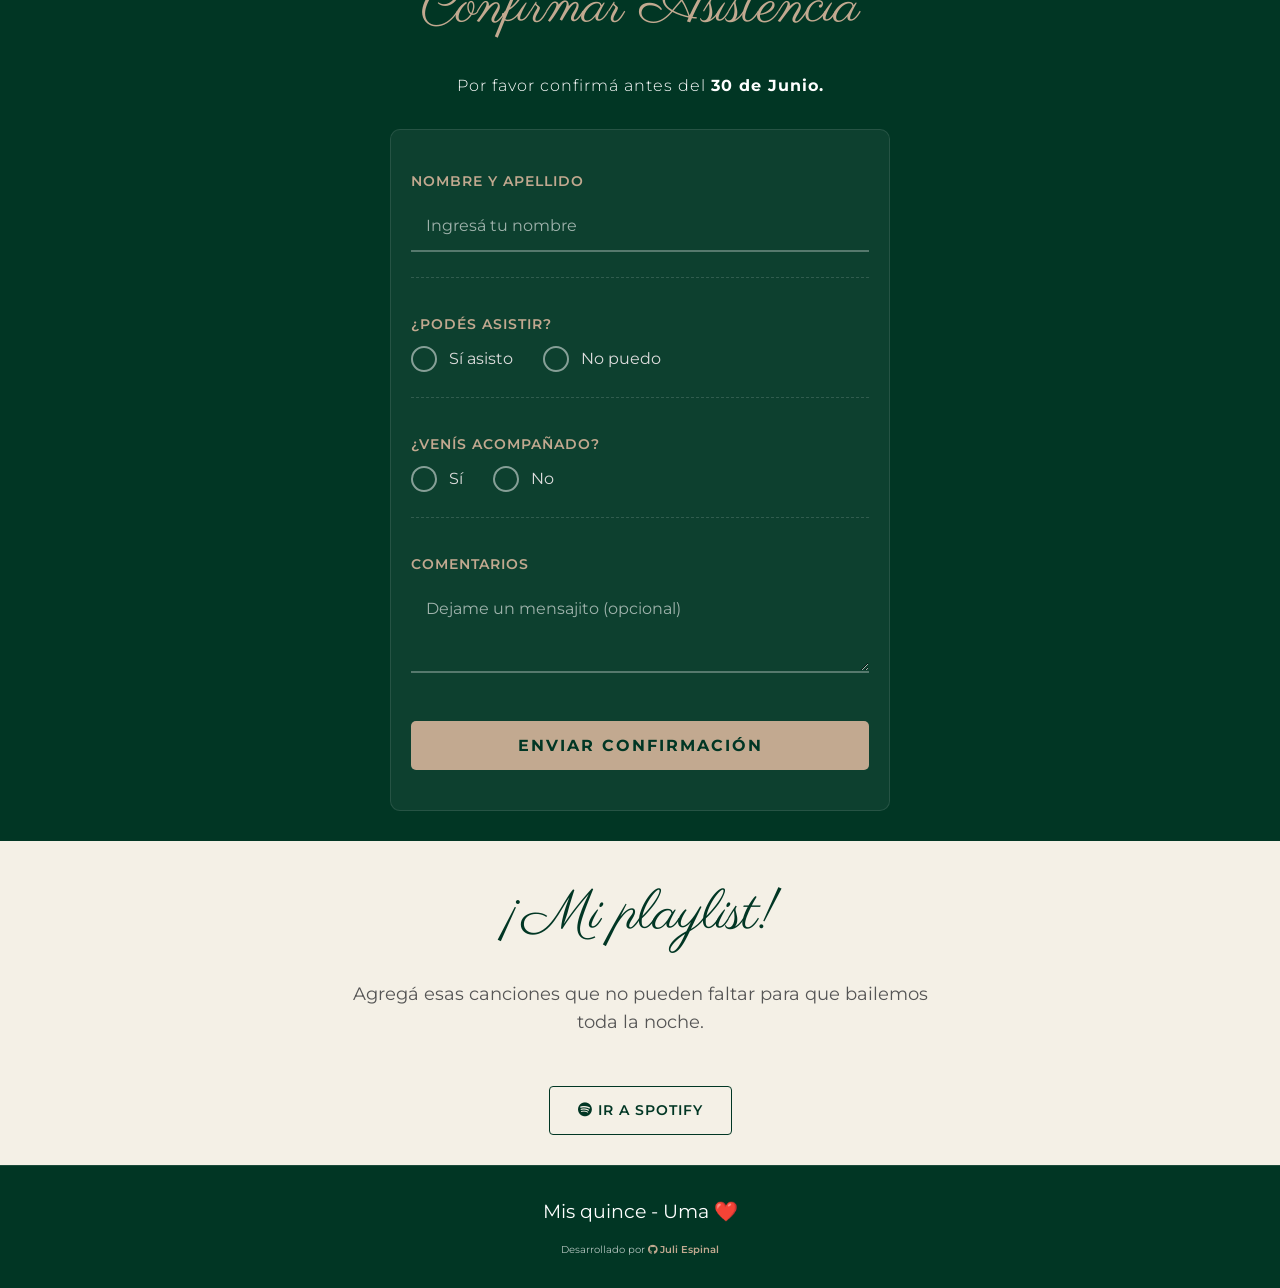
==== commit a163b78f: "Datos bancarios modificados" ====
--- a/invitaciones/Uma/index.html
+++ b/invitaciones/Uma/index.html
@@ -302,10 +302,11 @@
         <div class="modal__content modal__content--dark">
             <button class="modal__close">&times;</button>
             <h3 style="margin-bottom: 15px;">Datos Bancarios</h3>
-            <p><strong>Alias:</strong> UMII.PONCE.MDQ</p>
+            <p><strong>Alias:</strong> UMI.PONCE</p>
             <p><strong>CVU:</strong> 0000003100055174983695</p>
             <p><strong>Banco:</strong> MercadoPago</p>
             <p><strong>Titular:</strong> Uma Nerea Ponce</p>
+	    <p><strong>DNI:</strong> 51.177.904</p>
         </div>
     </div>
     
